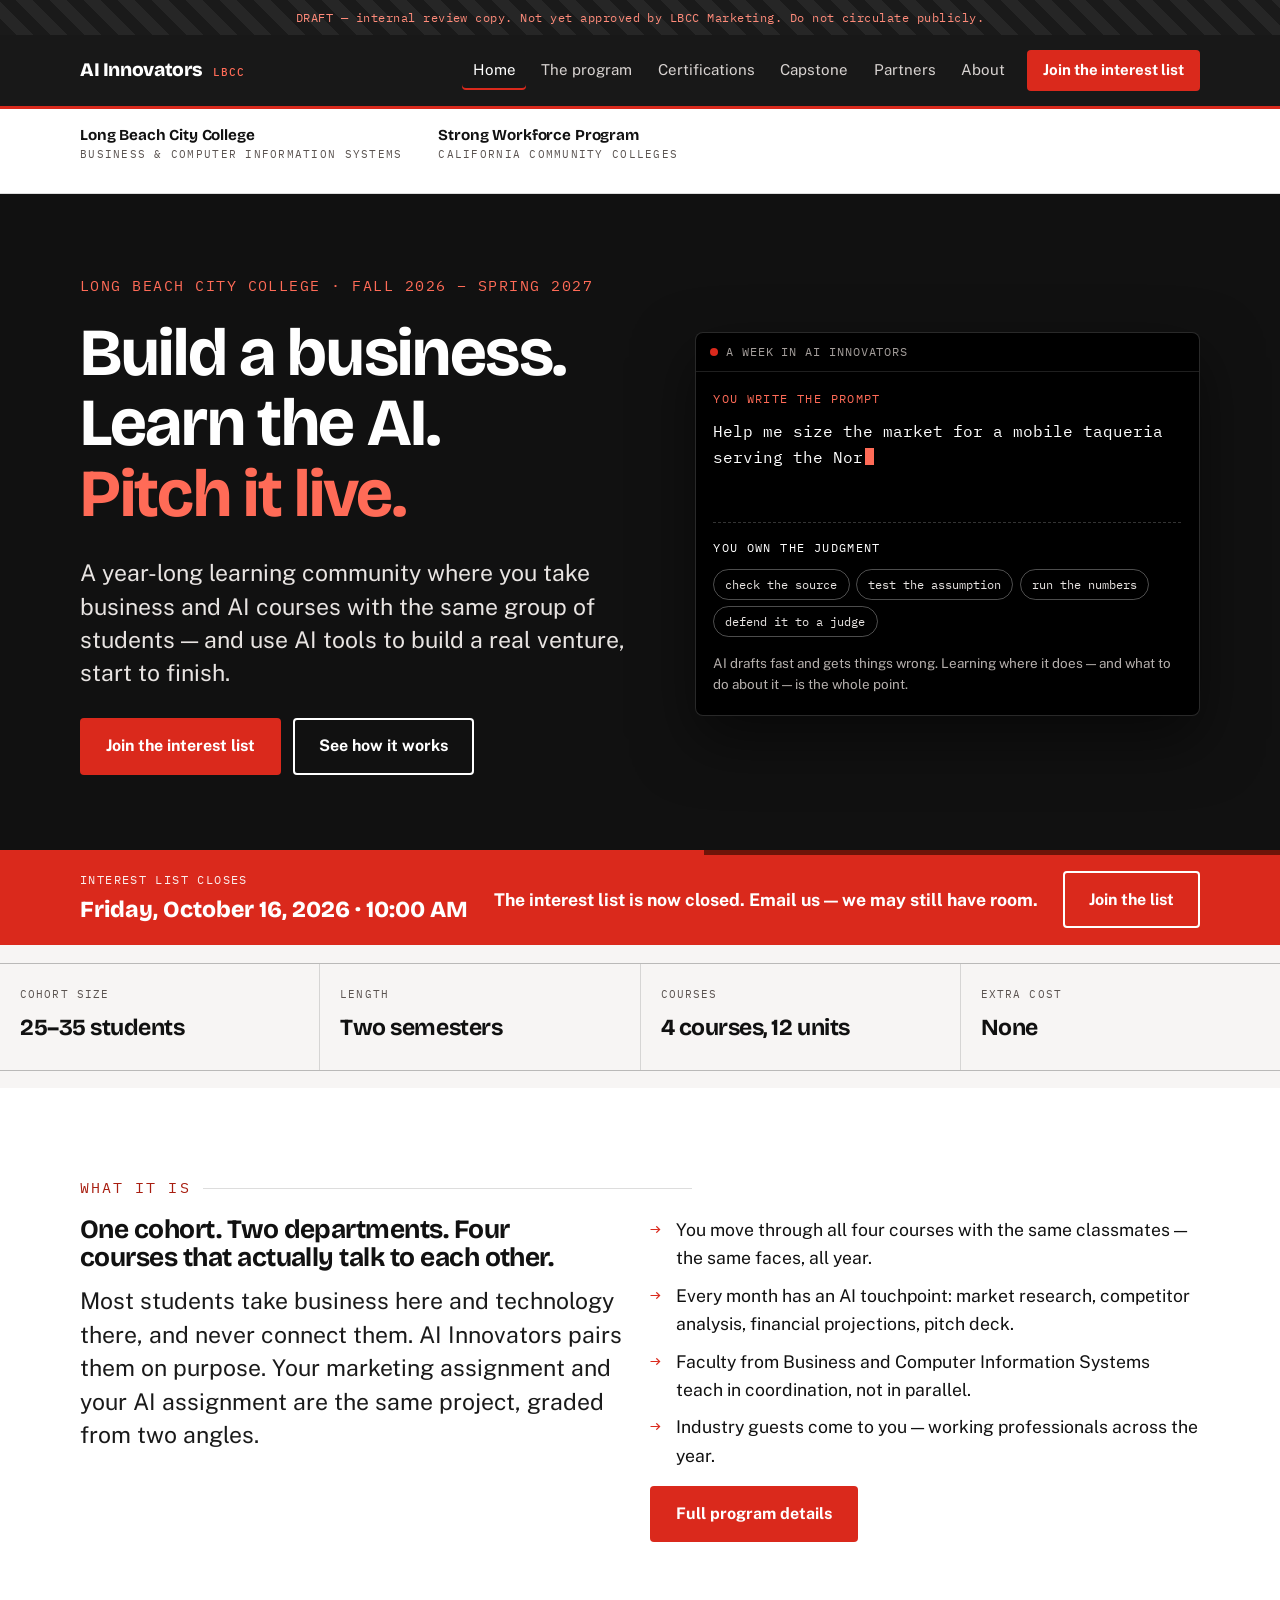
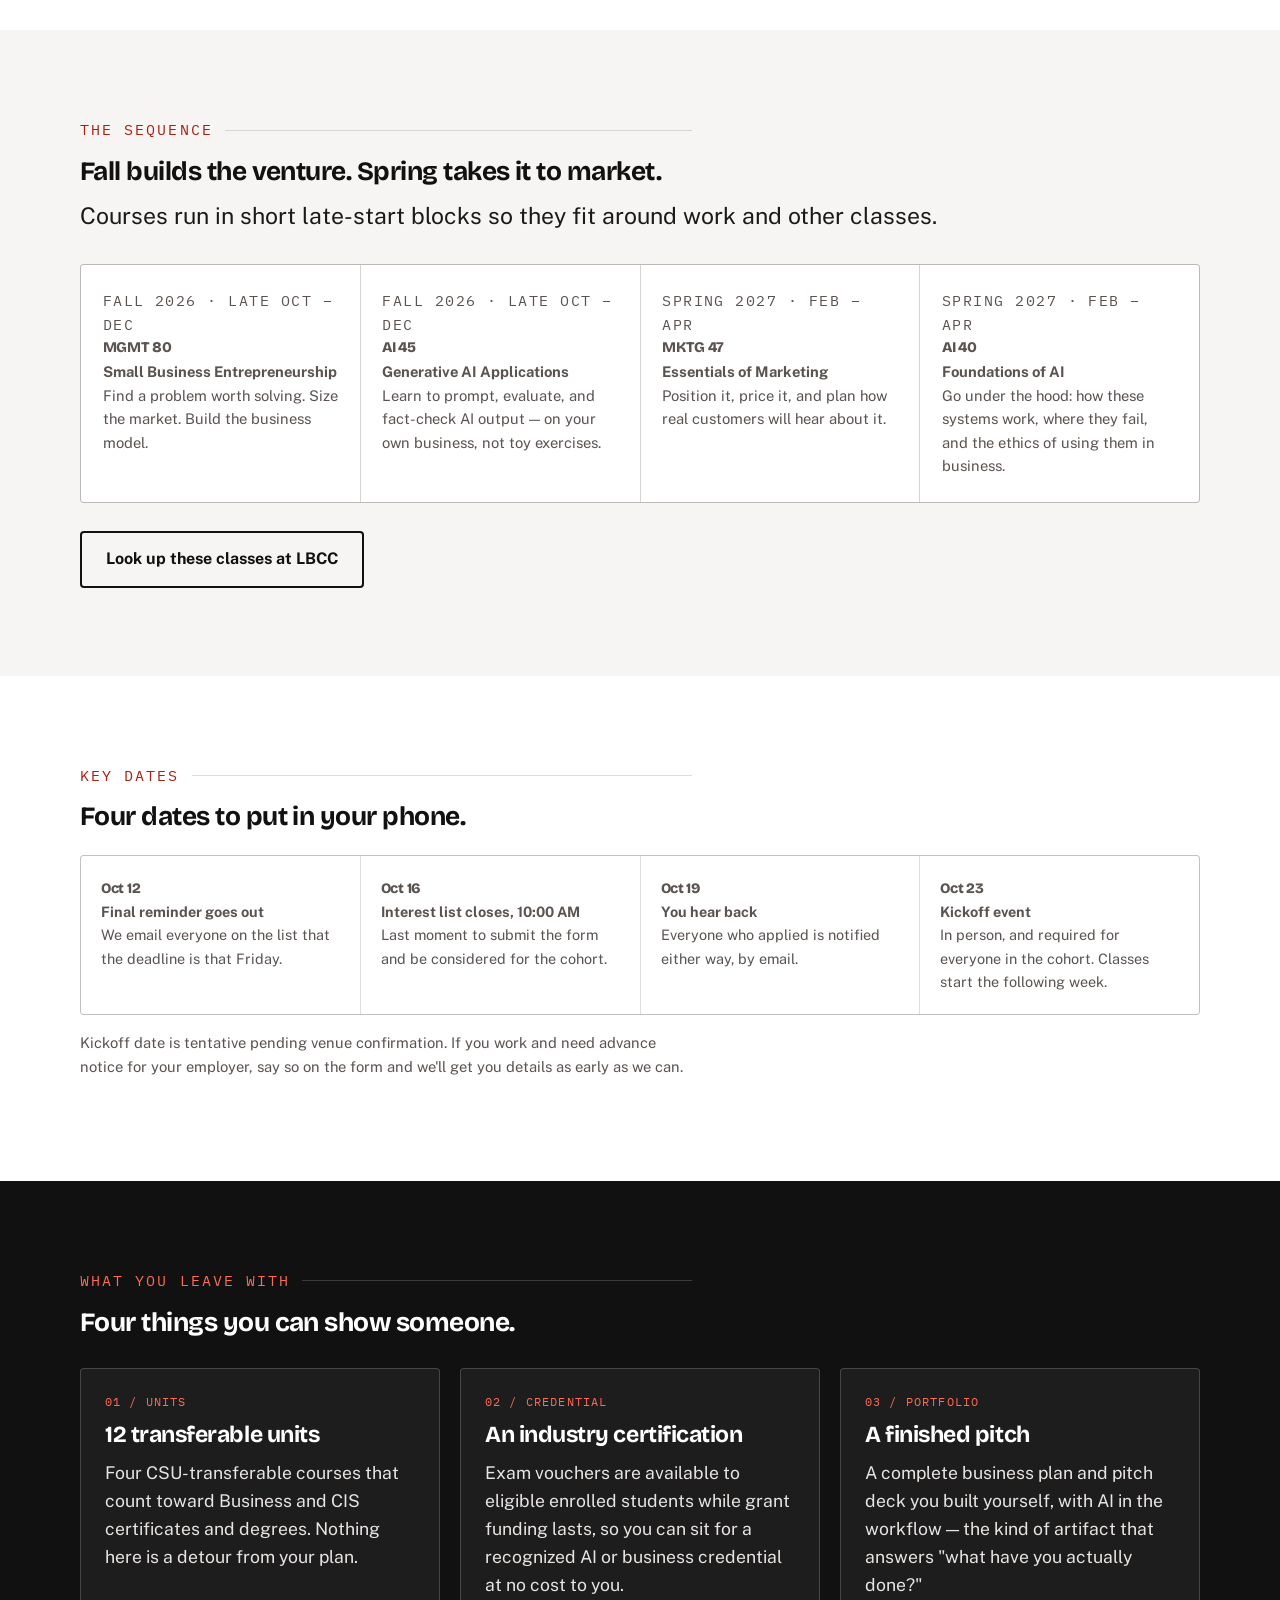
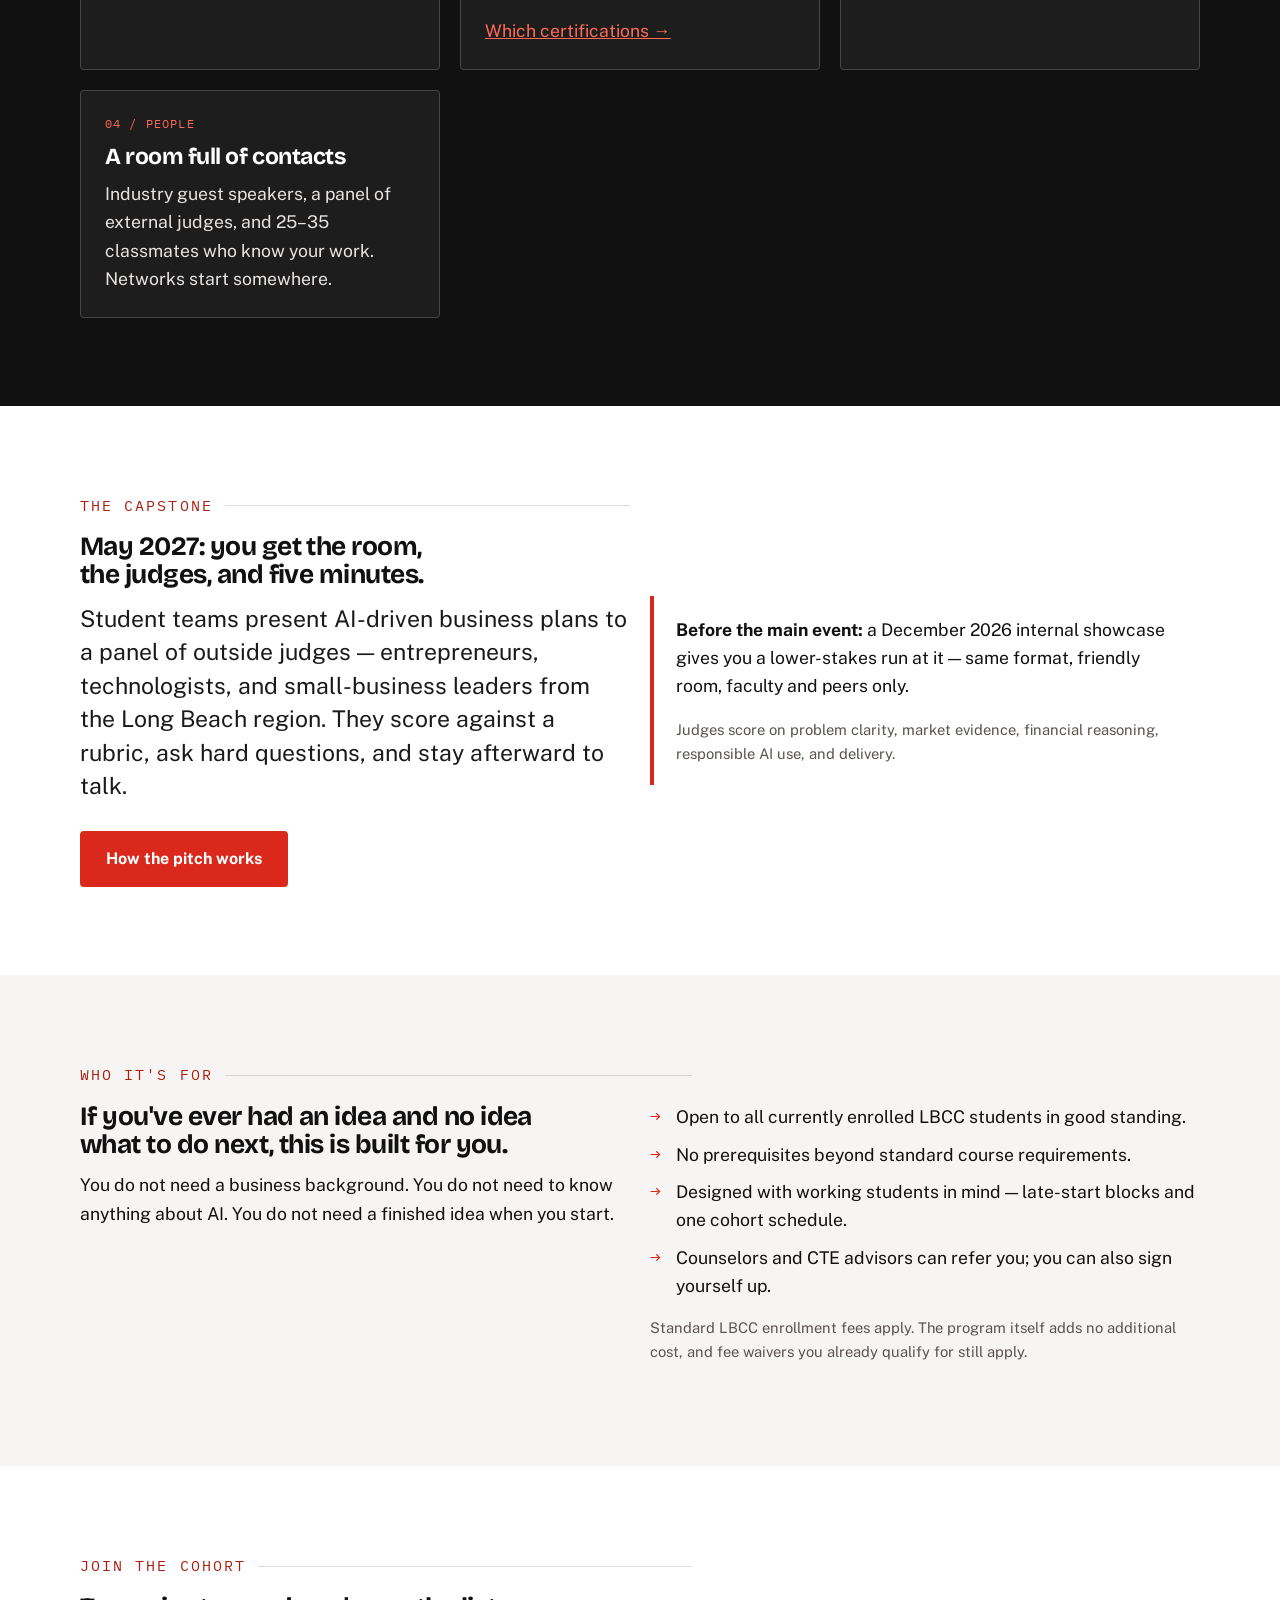
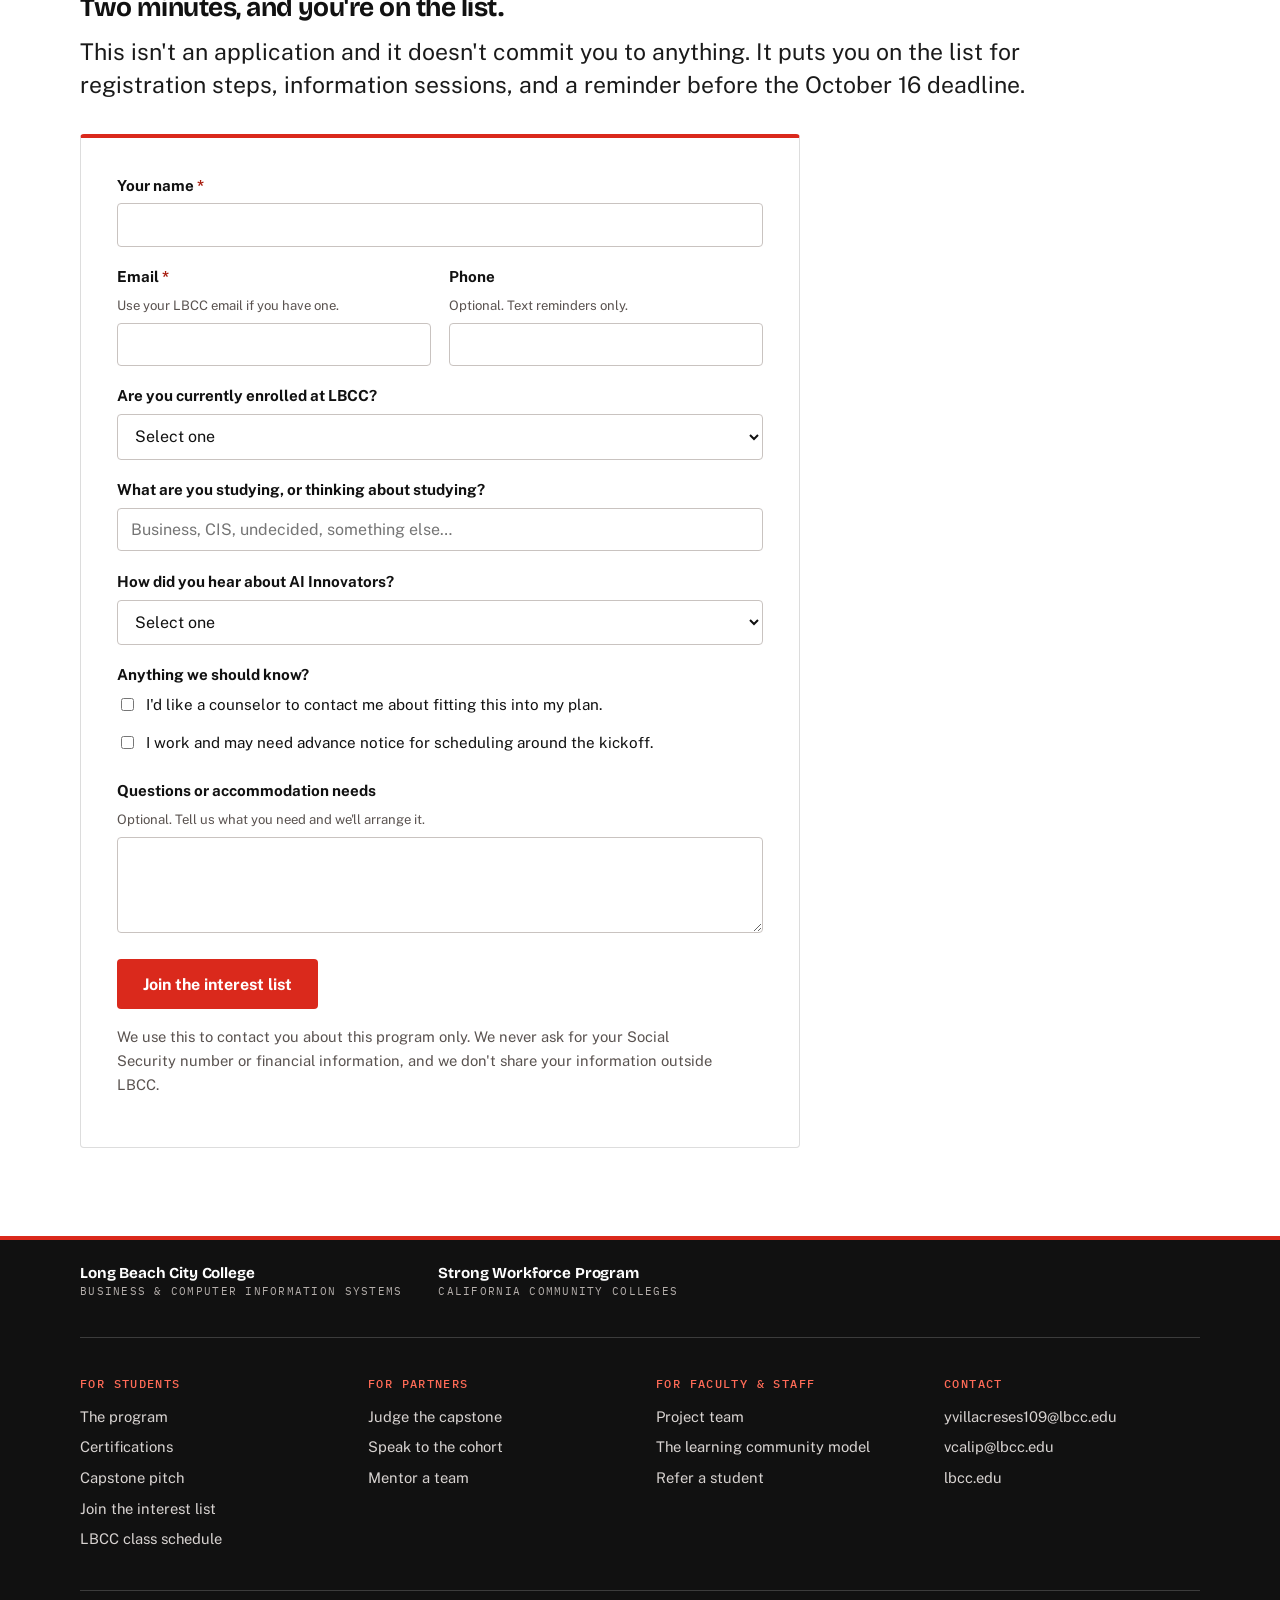
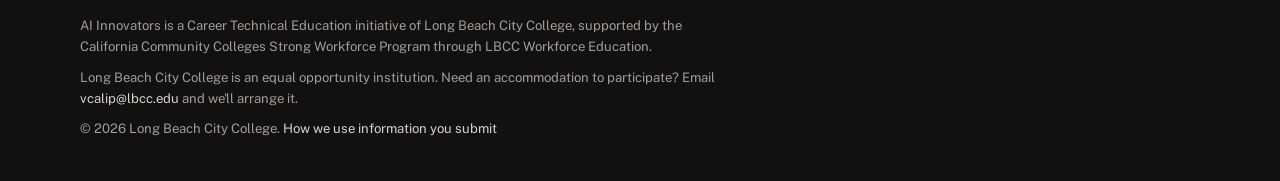
==== index.html @ e6c4a79d "Add files via upload" ====
<!DOCTYPE html>
<html lang="en">
<head>
<meta charset="utf-8">
<meta name="viewport" content="width=device-width, initial-scale=1">
<title>AI Innovators — Long Beach City College</title>
<meta name="description" content="A year-long learning community at Long Beach City College where students build a real business using AI tools and pitch it to industry judges. Interest list closes October 16, 2026.">
<link rel="preconnect" href="https://fonts.googleapis.com">
<link rel="preconnect" href="https://fonts.gstatic.com" crossorigin>
<link href="https://fonts.googleapis.com/css2?family=Bricolage+Grotesque:opsz,wght@12..96,400;12..96,700;12..96,800&family=IBM+Plex+Mono:wght@400;500&family=Public+Sans:ital,wght@0,400;0,600;0,700;1,400&display=swap" rel="stylesheet">
<link rel="stylesheet" href="styles.css">
</head>
<body>
<a class="skip" href="#main">Skip to main content</a>

<!-- REMOVE BEFORE LAUNCH: delete this one line -->
<div class="draft-flag">DRAFT — internal review copy. Not yet approved by LBCC Marketing. Do not circulate publicly.</div>

<header class="site-header">
  <div class="wrap nav-bar">
    <a class="brand" href="index.html">AI&nbsp;Innovators <span class="brand-mark">LBCC</span></a>
    <button class="nav-toggle" type="button" aria-expanded="false" aria-controls="nav-list">Menu</button>
    <ul class="nav-list" id="nav-list">
      <li><a href="index.html" aria-current="page">Home</a></li>
      <li><a href="program.html">The program</a></li>
      <li><a href="certifications.html">Certifications</a></li>
      <li><a href="capstone.html">Capstone</a></li>
      <li><a href="partners.html">Partners</a></li>
      <li><a href="about.html">About</a></li>
      <li><a class="nav-cta" href="apply.html">Join the interest list</a></li>
    </ul>
  </div>
</header>

<div class="lockup--bar">
  <div class="wrap lockup">
    <!-- Replace with: <img src="assets/lbcc-logo.svg" alt="Long Beach City College"> -->
    <p class="lockup__text">Long Beach City College<span>Business &amp; Computer Information Systems</span></p>
    <!-- Replace with: <img src="assets/strong-workforce-logo.svg" alt="California Community Colleges Strong Workforce Program"> -->
    <p class="lockup__text">Strong Workforce Program<span>California Community Colleges</span></p>
  </div>
</div>

<main id="main">

  <!-- ============ HERO ============ -->
  <section class="hero">
    <div class="wrap hero-grid">
      <div>
        <p class="hero-meta">Long Beach City College &middot; Fall 2026 – Spring 2027</p>
        <h1>Build a business. Learn the AI. <em>Pitch it live.</em></h1>
        <p class="lede">A year-long learning community where you take business and AI courses with the same group of students — and use AI tools to build a real venture, start to finish.</p>
        <div class="btn-row">
          <a class="btn btn--primary" href="#join">Join the interest list</a>
          <a class="btn btn--ghost" href="program.html">See how it works</a>
        </div>
      </div>

      <!-- Signature element: the prompt panel -->
      <div class="prompt-panel">
        <div class="prompt-panel__bar">
          <span class="prompt-panel__dot" aria-hidden="true"></span>
          <span>A week in AI Innovators</span>
        </div>
        <div class="prompt-panel__body">
          <p class="prompt-label">You write the prompt</p>
          <p class="prompt-line" id="prompt-line">Help me size the market for a mobile taqueria serving the North Long Beach lunch crowd.<span class="caret" aria-hidden="true"></span></p>
          <div class="prompt-out">
            <p class="prompt-out__label">You own the judgment</p>
            <ul class="chip-row">
              <li class="chip">check the source</li>
              <li class="chip">test the assumption</li>
              <li class="chip">run the numbers</li>
              <li class="chip">defend it to a judge</li>
            </ul>
            <p class="prompt-foot">AI drafts fast and gets things wrong. Learning where it does — and what to do about it — is the whole point.</p>
          </div>
        </div>
      </div>
    </div>
  </section>

  <section class="deadline-bar">
    <div class="wrap">
      <div>
        <p class="deadline-bar__label">Interest list closes</p>
        <p class="deadline-bar__date">Friday, October 16, 2026 &middot; 10:00 AM</p>
      </div>
      <ul class="countdown" id="countdown" aria-label="Time remaining to join the interest list">
        <li><b>&mdash;</b><span>days</span></li>
      </ul>
      <p id="deadline-closed" class="is-hidden" style="margin:0;font-weight:700">The interest list is now closed. Email us — we may still have room.</p>
      <a class="btn btn--ghost" href="apply.html">Join the list</a>
    </div>
  </section>

  <!-- ============ FACTS ============ -->
  <dl class="facts">
    <div class="fact"><dt>Cohort size</dt><dd>25–35 students</dd></div>
    <div class="fact"><dt>Length</dt><dd>Two semesters</dd></div>
    <div class="fact"><dt>Courses</dt><dd>4 courses, 12 units</dd></div>
    <div class="fact"><dt>Extra cost</dt><dd>None</dd></div>
  </dl>

  <!-- ============ WHAT IT IS ============ -->
  <section class="section section--paper">
    <div class="wrap">
      <p class="eyebrow">What it is</p>
      <div class="grid grid--2" style="align-items:start">
        <div>
          <h2>One cohort. Two departments. Four courses that actually talk to each other.</h2>
          <p class="lede">Most students take business here and technology there, and never connect them. AI Innovators pairs them on purpose. Your marketing assignment and your AI assignment are the same project, graded from two angles.</p>
        </div>
        <div>
          <ul class="ticks">
            <li>You move through all four courses with the same classmates — the same faces, all year.</li>
            <li>Every month has an AI touchpoint: market research, competitor analysis, financial projections, pitch deck.</li>
            <li>Faculty from Business and Computer Information Systems teach in coordination, not in parallel.</li>
            <li>Industry guests come to you — working professionals across the year.</li>
          </ul>
          <a class="btn btn--primary" href="program.html">Full program details</a>
        </div>
      </div>
    </div>
  </section>

  <!-- ============ SEQUENCE ============ -->
  <section class="section">
    <div class="wrap">
      <p class="eyebrow">The sequence</p>
      <h2>Fall builds the venture. Spring takes it to market.</h2>
      <p class="lede" style="margin-bottom:2rem">Courses run in short late-start blocks so they fit around work and other classes.</p>

      <!-- TODO: confirm official catalog titles for AI 45 and AI 40, and the exact Fall B start date, against the LBCC class schedule -->
      <div class="seq">
        <div class="seq-step">
          <p class="seq-step__when">Fall 2026 &middot; late Oct – Dec</p>
          <p class="seq-step__code">MGMT 80</p>
          <p class="seq-step__title">Small Business Entrepreneurship</p>
          <p>Find a problem worth solving. Size the market. Build the business model.</p>
        </div>
        <div class="seq-step">
          <p class="seq-step__when">Fall 2026 &middot; late Oct – Dec</p>
          <p class="seq-step__code">AI 45</p>
          <p class="seq-step__title">Generative AI Applications</p>
          <p>Learn to prompt, evaluate, and fact-check AI output — on your own business, not toy exercises.</p>
        </div>
        <div class="seq-step">
          <p class="seq-step__when">Spring 2027 &middot; Feb – Apr</p>
          <p class="seq-step__code">MKTG 47</p>
          <p class="seq-step__title">Essentials of Marketing</p>
          <p>Position it, price it, and plan how real customers will hear about it.</p>
        </div>
        <div class="seq-step">
          <p class="seq-step__when">Spring 2027 &middot; Feb – Apr</p>
          <p class="seq-step__code">AI 40</p>
          <p class="seq-step__title">Foundations of AI</p>
          <p>Go under the hood: how these systems work, where they fail, and the ethics of using them in business.</p>
        </div>
      </div>
      <div class="btn-row">
        <a class="btn btn--ghost" href="https://www.lbcc.edu/class-schedule">Look up these classes at LBCC</a>
      </div>
    </div>
  </section>

  <section class="section section--paper">
    <div class="wrap">
      <p class="eyebrow">Key dates</p>
      <h2>Four dates to put in your phone.</h2>
      <div class="dates" style="margin-top:1.5rem">
        <div class="date-step">
          <p class="date-step__when">Oct 12</p>
          <p class="date-step__what">Final reminder goes out</p>
          <p>We email everyone on the list that the deadline is that Friday.</p>
        </div>
        <div class="date-step">
          <p class="date-step__when">Oct 16</p>
          <p class="date-step__what">Interest list closes, 10:00 AM</p>
          <p>Last moment to submit the form and be considered for the cohort.</p>
        </div>
        <div class="date-step">
          <p class="date-step__when">Oct 19</p>
          <p class="date-step__what">You hear back</p>
          <p>Everyone who applied is notified either way, by email.</p>
        </div>
        <div class="date-step">
          <p class="date-step__when">Oct 23</p>
          <p class="date-step__what">Kickoff event</p>
          <p>In person, and required for everyone in the cohort. Classes start the following week.</p>
        </div>
      </div>
      <p class="small muted" style="margin-top:1rem">Kickoff date is tentative pending venue confirmation. If you work and need advance notice for your employer, say so on the form and we'll get you details as early as we can.</p>
    </div>
  </section>

  <!-- ============ WHAT YOU LEAVE WITH ============ -->
  <section class="section section--dark">
    <div class="wrap">
      <p class="eyebrow">What you leave with</p>
      <h2>Four things you can show someone.</h2>
      <div class="grid grid--2" style="margin-top:2rem">
        <div class="card">
          <p class="card__key">01 / Units</p>
          <h3>12 transferable units</h3>
          <p>Four CSU-transferable courses that count toward Business and CIS certificates and degrees. Nothing here is a detour from your plan.</p>
        </div>
        <div class="card">
          <p class="card__key">02 / Credential</p>
          <h3>An industry certification</h3>
          <p>Exam vouchers are available to eligible enrolled students while grant funding lasts, so you can sit for a recognized AI or business credential at no cost to you.</p>
          <p><a href="certifications.html">Which certifications &rarr;</a></p>
        </div>
        <div class="card">
          <p class="card__key">03 / Portfolio</p>
          <h3>A finished pitch</h3>
          <p>A complete business plan and pitch deck you built yourself, with AI in the workflow — the kind of artifact that answers "what have you actually done?"</p>
        </div>
        <div class="card">
          <p class="card__key">04 / People</p>
          <h3>A room full of contacts</h3>
          <p>Industry guest speakers, a panel of external judges, and 25–35 classmates who know your work. Networks start somewhere.</p>
        </div>
      </div>
    </div>
  </section>

  <!-- ============ CAPSTONE TEASER ============ -->
  <section class="section section--paper">
    <div class="wrap grid grid--2" style="align-items:center">
      <div>
        <p class="eyebrow">The capstone</p>
        <h2>May 2027: you get the room, the judges, and five minutes.</h2>
        <p class="lede">Student teams present AI-driven business plans to a panel of outside judges — entrepreneurs, technologists, and small-business leaders from the Long Beach region. They score against a rubric, ask hard questions, and stay afterward to talk.</p>
        <div class="btn-row">
          <a class="btn btn--primary" href="capstone.html">How the pitch works</a>
        </div>
      </div>
      <div class="callout">
        <p><strong>Before the main event:</strong> a December 2026 internal showcase gives you a lower-stakes run at it — same format, friendly room, faculty and peers only.</p>
        <p class="small muted">Judges score on problem clarity, market evidence, financial reasoning, responsible AI use, and delivery.</p>
      </div>
    </div>
  </section>

  <!-- ============ WHO IT'S FOR ============ -->
  <section class="section">
    <div class="wrap">
      <p class="eyebrow">Who it's for</p>
      <div class="grid grid--2" style="align-items:start">
        <div>
          <h2>If you've ever had an idea and no idea what to do next, this is built for you.</h2>
          <p>You do not need a business background. You do not need to know anything about AI. You do not need a finished idea when you start.</p>
        </div>
        <div>
          <ul class="ticks">
            <li>Open to all currently enrolled LBCC students in good standing.</li>
            <li>No prerequisites beyond standard course requirements.</li>
            <li>Designed with working students in mind — late-start blocks and one cohort schedule.</li>
            <li>Counselors and CTE advisors can refer you; you can also sign yourself up.</li>
          </ul>
          <p class="small muted">Standard LBCC enrollment fees apply. The program itself adds no additional cost, and fee waivers you already qualify for still apply.</p>
        </div>
      </div>
    </div>
  </section>

  <!-- ============ FORM ============ -->
  <section class="section section--paper" id="join">
    <div class="wrap">
      <p class="eyebrow">Join the cohort</p>
      <h2>Two minutes, and you're on the list.</h2>
      <p class="lede" style="margin-bottom:2rem">This isn't an application and it doesn't commit you to anything. It puts you on the list for registration steps, information sessions, and a reminder before the October 16 deadline.</p>
      <form class="form-card" data-sheet-form="interest" id="home" novalidate>
        <div class="field">
          <label for="home-name">Your name <span class="req" aria-hidden="true">*</span></label>
          <input type="text" id="home-name" name="name" autocomplete="name" required>
        </div>
        <div class="field-row">
          <div class="field">
            <label for="home-email">Email <span class="req" aria-hidden="true">*</span></label>
            <span class="hint">Use your LBCC email if you have one.</span>
            <input type="email" id="home-email" name="email" autocomplete="email" required>
          </div>
          <div class="field">
            <label for="home-phone">Phone</label>
            <span class="hint">Optional. Text reminders only.</span>
            <input type="tel" id="home-phone" name="phone" autocomplete="tel">
          </div>
        </div>
        <div class="field">
          <label for="home-status">Are you currently enrolled at LBCC?</label>
          <select id="home-status" name="lbcc_status">
            <option value="">Select one</option>
            <option>Yes, currently enrolled</option>
            <option>Applied, not yet enrolled</option>
            <option>Not yet — interested in applying</option>
            <option>Former LBCC student returning</option>
          </select>
        </div>
        <div class="field">
          <label for="home-study">What are you studying, or thinking about studying?</label>
          <input type="text" id="home-study" name="program_of_study" placeholder="Business, CIS, undecided, something else…">
        </div>
        <div class="field">
          <label for="home-heard">How did you hear about AI Innovators?</label>
          <select id="home-heard" name="heard_from">
            <option value="">Select one</option>
            <option>Counselor or advisor</option>
            <option>Instructor or class visit</option>
            <option>Flyer or QR code on campus</option>
            <option>Friend or classmate</option>
            <option>Email from LBCC</option>
            <option>Social media</option>
            <option>Other</option>
          </select>
        </div>
        <div class="field">
          <label>Anything we should know?</label>
          <div class="choice">
            <input type="checkbox" id="home-counselor" name="wants_counselor" value="Yes">
            <label for="home-counselor" style="font-weight:400">I'd like a counselor to contact me about fitting this into my plan.</label>
          </div>
          <div class="choice">
            <input type="checkbox" id="home-working" name="working_student" value="Yes">
            <label for="home-working" style="font-weight:400">I work and may need advance notice for scheduling around the kickoff.</label>
          </div>
        </div>
        <div class="field">
          <label for="home-notes">Questions or accommodation needs</label>
          <span class="hint">Optional. Tell us what you need and we'll arrange it.</span>
          <textarea id="home-notes" name="notes"></textarea>
        </div>
        <div class="honey" aria-hidden="true">
          <label for="home-website">Leave this field empty</label>
          <input type="text" id="home-website" name="_website" tabindex="-1" autocomplete="off">
        </div>
        <button class="btn btn--primary" type="submit">Join the interest list</button>
        <p class="form-status" aria-live="polite"></p>
        <p class="small muted" style="margin-top:1rem">We use this to contact you about this program only. We never ask for your Social Security number or financial information, and we don't share your information outside LBCC.</p>
      </form>
    </div>
  </section>
</main>

<footer class="site-footer">
  <div class="wrap">
    <div class="footer-lockup lockup">
      <!-- Replace with approved logo files once Marketing signs off -->
      <p class="lockup__text">Long Beach City College<span>Business &amp; Computer Information Systems</span></p>
      <p class="lockup__text">Strong Workforce Program<span>California Community Colleges</span></p>
    </div>
    <div class="footer-grid">
      <div>
        <h2>For students</h2>
        <ul>
          <li><a href="program.html">The program</a></li>
          <li><a href="certifications.html">Certifications</a></li>
          <li><a href="capstone.html">Capstone pitch</a></li>
          <li><a href="apply.html">Join the interest list</a></li>
          <li><a href="https://www.lbcc.edu/class-schedule">LBCC class schedule</a></li>
        </ul>
      </div>
      <div>
        <h2>For partners</h2>
        <ul>
          <li><a href="partners.html">Judge the capstone</a></li>
          <li><a href="partners.html#speak">Speak to the cohort</a></li>
          <li><a href="partners.html#mentor">Mentor a team</a></li>
        </ul>
      </div>
      <div>
        <h2>For faculty &amp; staff</h2>
        <ul>
          <li><a href="about.html">Project team</a></li>
          <li><a href="about.html#model">The learning community model</a></li>
          <li><a href="apply.html#refer">Refer a student</a></li>
        </ul>
      </div>
      <div>
        <h2>Contact</h2>
        <ul>
          <li><a href="mailto:yvillacreses109@lbcc.edu">yvillacreses109@lbcc.edu</a></li>
          <li><a href="mailto:vcalip@lbcc.edu">vcalip@lbcc.edu</a></li>
          <li><a href="https://www.lbcc.edu">lbcc.edu</a></li>
        </ul>
      </div>
    </div>
    <div class="footer-legal">
      <p>AI Innovators is a Career Technical Education initiative of Long Beach City College, supported by the California Community Colleges Strong Workforce Program through LBCC Workforce Education.</p>
      <p>Long Beach City College is an equal opportunity institution. Need an accommodation to participate? Email <a href="mailto:vcalip@lbcc.edu">vcalip@lbcc.edu</a> and we'll arrange it.</p>
      <p>&copy; 2026 Long Beach City College. <a href="about.html#privacy">How we use information you submit</a></p>
    </div>
  </div>
</footer>

<script src="main.js"></script>
</body>
</html>
---- styles.css ----
/* ============================================================
   AI Innovators — Long Beach City College
   Shared stylesheet. Edit tokens below to restyle the whole site.

   Palette follows LBCC brand guidelines: PMS 485 red, process
   black, white. Hex values below are the standard PMS 485
   conversion — confirm against the official brand PDF at
   lbcc.edu/branding-style-guides before launch.
   ============================================================ */

:root {
  /* Brand */
  --red:        #DA291C;   /* PMS 485 — fills, rules, large display accents */
  --red-deep:   #A81E10;   /* small text and links on white (7.3:1) */
  --red-bright: #FF6B57;   /* accents on black surfaces (6.2:1) */
  --ink:        #111111;   /* process black */
  --ink-800:    #1A1A1A;
  --ink-600:    #5A5350;   /* muted text on white (7.5:1) */
  --ink-400:    #8C8582;
  --paper:      #F7F5F4;
  --paper-2:    #FFFFFF;
  --on-dark:    #E8E4E2;   /* body text on black (15:1) */
  --rule:       rgba(17, 17, 17, 0.14);
  --rule-light: rgba(255, 255, 255, 0.18);

  /* Type */
  --display: "Bricolage Grotesque", "Trebuchet MS", sans-serif;
  --body:    "Public Sans", -apple-system, BlinkMacSystemFont, "Segoe UI", sans-serif;
  --mono:    "IBM Plex Mono", ui-monospace, "Courier New", monospace;

  /* Scale */
  --step--1: clamp(0.83rem, 0.80rem + 0.15vw, 0.92rem);
  --step-0:  clamp(1.00rem, 0.96rem + 0.20vw, 1.10rem);
  --step-1:  clamp(1.20rem, 1.12rem + 0.40vw, 1.44rem);
  --step-2:  clamp(1.50rem, 1.35rem + 0.75vw, 2.00rem);
  --step-3:  clamp(1.90rem, 1.60rem + 1.50vw, 2.90rem);
  --step-4:  clamp(2.40rem, 1.80rem + 3.00vw, 4.30rem);

  --wrap: 1120px;
  --gutter: clamp(1.25rem, 4vw, 3rem);
  --radius: 4px;
}

/* ---------- Reset ---------- */
*, *::before, *::after { box-sizing: border-box; }
html { -webkit-text-size-adjust: 100%; scroll-behavior: smooth; }
body {
  margin: 0;
  background: var(--paper);
  color: var(--ink);
  font-family: var(--body);
  font-size: var(--step-0);
  line-height: 1.6;
  -webkit-font-smoothing: antialiased;
}
img { max-width: 100%; display: block; }
h1, h2, h3, h4 {
  font-family: var(--display);
  font-weight: 700;
  line-height: 1.05;
  letter-spacing: -0.02em;
  margin: 0 0 0.5em;
  text-wrap: balance;
}
p { margin: 0 0 1em; max-width: 68ch; }
a { color: var(--red-deep); }
.section--dark a { color: var(--red-bright); }

/* ---------- Accessibility ---------- */
.skip {
  position: absolute; left: -9999px; top: 0; z-index: 200;
  background: var(--red); color: #fff;
  padding: 0.75rem 1.25rem; font-weight: 700; text-decoration: none;
}
.skip:focus { left: 0; }
:focus-visible { outline: 3px solid var(--red); outline-offset: 3px; border-radius: 2px; }
.section--dark :focus-visible { outline-color: var(--red-bright); }
.visually-hidden {
  position: absolute; width: 1px; height: 1px; overflow: hidden;
  clip: rect(0 0 0 0); clip-path: inset(50%); white-space: nowrap;
}

/* ---------- Layout ---------- */
.wrap { width: min(var(--wrap), 100% - (var(--gutter) * 2)); margin-inline: auto; }
.section { padding-block: clamp(3rem, 7vw, 5.5rem); }
.section--tight { padding-block: clamp(2rem, 4vw, 3rem); }
.section--dark { background: var(--ink); color: var(--on-dark); }
.section--dark h2, .section--dark h3 { color: #fff; }
.section--paper { background: var(--paper-2); }

.eyebrow {
  font-family: var(--mono); font-size: var(--step--1);
  letter-spacing: 0.14em; text-transform: uppercase;
  color: var(--red-deep); margin: 0 0 1rem;
  display: flex; align-items: center; gap: 0.75rem;
}
.eyebrow::after { content: ""; flex: 1; height: 1px; background: var(--rule); }
.section--dark .eyebrow { color: var(--red-bright); }
.section--dark .eyebrow::after { background: var(--rule-light); }

.lede { font-size: var(--step-1); color: var(--ink-800); line-height: 1.45; }
.section--dark .lede { color: var(--on-dark); }
.muted { color: var(--ink-600); }
.section--dark .muted { color: #B5AFAC; }
.small { font-size: var(--step--1); }

/* ---------- Header / nav ---------- */
.site-header {
  position: sticky; top: 0; z-index: 100;
  background: rgba(17, 17, 17, 0.97);
  backdrop-filter: blur(8px);
  color: #fff;
  border-bottom: 3px solid var(--red);
}
.nav-bar {
  display: flex; align-items: center; justify-content: space-between;
  gap: 1rem; padding-block: 0.9rem;
}
.brand {
  display: flex; align-items: baseline; gap: 0.6rem;
  text-decoration: none; color: #fff;
  font-family: var(--display); font-weight: 800;
  font-size: 1.2rem; letter-spacing: -0.02em;
}
.brand-mark {
  font-family: var(--mono); font-size: 0.7rem; font-weight: 500;
  color: var(--red-bright); letter-spacing: 0.1em; text-transform: uppercase;
}
.nav-toggle {
  display: none; background: none; border: 1px solid var(--rule-light);
  color: inherit; font-family: var(--mono); font-size: 0.8rem;
  padding: 0.5rem 0.8rem; border-radius: var(--radius); cursor: pointer;
}
.nav-list { display: flex; align-items: center; gap: 0.3rem; list-style: none; margin: 0; padding: 0; }
.nav-list a {
  display: block; text-decoration: none; padding: 0.5rem 0.65rem;
  font-size: 0.94rem; border-radius: var(--radius); color: #D8D3D1;
}
.nav-list a:hover { color: #fff; background: rgba(255,255,255,0.09); }
.nav-list a[aria-current="page"] { color: #fff; box-shadow: inset 0 -2px 0 var(--red); }
.nav-list .nav-cta {
  background: var(--red); color: #fff; font-weight: 700;
  padding: 0.55rem 1rem; margin-left: 0.4rem;
}
.nav-list .nav-cta:hover { background: #F03B2D; color: #fff; }

@media (max-width: 940px) {
  .nav-toggle { display: block; }
  .nav-list {
    display: none; position: absolute; left: 0; right: 0; top: 100%;
    flex-direction: column; align-items: stretch; gap: 0;
    background: var(--ink); padding: 0.5rem var(--gutter) 1.25rem;
    border-bottom: 3px solid var(--red);
  }
  .nav-list.is-open { display: flex; }
  .nav-list a { padding: 0.85rem 0.2rem; border-bottom: 1px solid var(--rule-light); }
  .nav-list .nav-cta { margin: 0.75rem 0 0; text-align: center; border-bottom: 0; }
}

/* ---------- Buttons ---------- */
.btn {
  display: inline-block; text-decoration: none; cursor: pointer;
  font-family: var(--body); font-weight: 700; font-size: 1rem;
  padding: 0.85rem 1.5rem; border-radius: var(--radius);
  border: 2px solid transparent; transition: transform 0.12s ease, background 0.15s ease;
}
.btn:hover { transform: translateY(-2px); }
.btn--primary { background: var(--red); color: #fff; }
.btn--primary:hover { background: #F03B2D; color: #fff; }
.btn--ghost { border-color: currentColor; background: transparent; color: inherit; }
.btn--ghost:hover { background: rgba(17,17,17,0.06); }
.section--dark .btn--ghost:hover, .hero .btn--ghost:hover { background: rgba(255,255,255,0.12); }
.btn-row { display: flex; flex-wrap: wrap; gap: 0.75rem; margin-top: 1.75rem; }

/* ---------- Institutional lockup ---------- */
.lockup { display: flex; flex-wrap: wrap; align-items: center; gap: 1.25rem 2.25rem; padding-block: 1.1rem; }
.lockup img { max-height: 46px; width: auto; }
.lockup__text { font-family: var(--display); font-weight: 700; font-size: 0.95rem; line-height: 1.2; letter-spacing: -0.01em; }
.lockup__text span {
  display: block; font-family: var(--mono); font-weight: 400;
  font-size: 0.66rem; letter-spacing: 0.12em; text-transform: uppercase;
  color: var(--ink-600); margin-top: 0.2rem;
}
.lockup--bar { background: var(--paper-2); border-bottom: 1px solid var(--rule); }
.footer-lockup .lockup__text { color: #fff; }
.footer-lockup .lockup__text span { color: #B5AFAC; }

/* ---------- Hero ---------- */
.hero {
  background: var(--ink); color: #fff;
  padding-block: clamp(2.5rem, 7vw, 5rem);
  position: relative; overflow: hidden;
}
.hero::after {
  content: ""; position: absolute; inset: auto 0 0 0; height: 5px;
  background: linear-gradient(90deg, var(--red) 0 55%, #6E1409 55% 100%);
}
.hero-grid { display: grid; gap: clamp(2rem, 5vw, 3.5rem); grid-template-columns: 1fr; align-items: center; }
@media (min-width: 950px) { .hero-grid { grid-template-columns: 1.05fr 0.95fr; } }
.hero h1 { font-size: var(--step-4); margin-bottom: 0.4em; color: #fff; }
.hero h1 em { font-style: normal; color: var(--red-bright); }
.hero .lede { max-width: 46ch; color: var(--on-dark); }
.hero-meta {
  font-family: var(--mono); font-size: var(--step--1);
  color: var(--red-bright); letter-spacing: 0.1em; text-transform: uppercase;
  margin-bottom: 1.25rem;
}

/* ---------- Signature: prompt panel ---------- */
.prompt-panel {
  background: #000; border: 1px solid rgba(255,255,255,0.16);
  border-radius: 8px; box-shadow: 0 24px 60px rgba(0,0,0,0.5); overflow: hidden;
}
.prompt-panel__bar {
  display: flex; align-items: center; gap: 0.5rem;
  padding: 0.6rem 0.9rem; border-bottom: 1px solid rgba(255,255,255,0.12);
  font-family: var(--mono); font-size: 0.72rem;
  color: #A39D9A; letter-spacing: 0.08em; text-transform: uppercase;
}
.prompt-panel__dot { width: 8px; height: 8px; border-radius: 50%; background: var(--red); }
.prompt-panel__body { padding: 1.15rem 1.1rem 1.35rem; }
.prompt-label {
  font-family: var(--mono); font-size: 0.72rem; letter-spacing: 0.12em;
  text-transform: uppercase; color: var(--red-bright); margin-bottom: 0.55rem;
}
.prompt-line {
  font-family: var(--mono); font-size: 1.02rem; line-height: 1.6;
  color: #FFFFFF; min-height: 5.2em; margin: 0 0 1.25rem;
}
.caret {
  display: inline-block; width: 0.55em; height: 1.05em;
  background: var(--red-bright); vertical-align: -0.16em; margin-left: 2px;
  animation: blink 1.05s steps(1) infinite;
}
@keyframes blink { 50% { opacity: 0; } }
.prompt-out { border-top: 1px dashed rgba(255,255,255,0.2); padding-top: 1rem; }
.prompt-out__label {
  font-family: var(--mono); font-size: 0.72rem; letter-spacing: 0.12em;
  text-transform: uppercase; color: #fff; margin-bottom: 0.7rem;
}
.chip-row { display: flex; flex-wrap: wrap; gap: 0.4rem; margin: 0; padding: 0; list-style: none; }
.chip {
  font-family: var(--mono); font-size: 0.76rem;
  border: 1px solid rgba(255,255,255,0.3); border-radius: 999px;
  padding: 0.3rem 0.7rem; color: #E8E4E2;
}
.prompt-foot { margin: 1rem 0 0; font-size: 0.84rem; color: #B5AFAC; line-height: 1.5; }

/* ---------- Deadline bar + countdown ---------- */
.deadline-bar { background: var(--red); color: #fff; }
.deadline-bar .wrap {
  display: flex; flex-wrap: wrap; align-items: center; justify-content: space-between;
  gap: 1rem 1.5rem; padding-block: 1rem;
}
.deadline-bar__label {
  font-family: var(--mono); font-size: 0.72rem; letter-spacing: 0.12em;
  text-transform: uppercase; margin: 0 0 0.2rem; opacity: 0.92;
}
.deadline-bar__date { font-family: var(--display); font-weight: 800; font-size: var(--step-1); margin: 0; color: #fff; }
.deadline-bar .btn--ghost { border-color: #fff; color: #fff; }
.deadline-bar .btn--ghost:hover { background: rgba(255,255,255,0.18); }

.countdown { display: flex; gap: 0.5rem; margin: 0; padding: 0; list-style: none; }
.countdown li {
  background: rgba(0,0,0,0.25); border-radius: var(--radius);
  padding: 0.45rem 0.7rem; text-align: center; min-width: 62px;
}
.countdown b {
  display: block; font-family: var(--display); font-size: 1.35rem;
  font-weight: 800; line-height: 1.1; font-variant-numeric: tabular-nums;
}
.countdown span {
  font-family: var(--mono); font-size: 0.6rem;
  letter-spacing: 0.1em; text-transform: uppercase; opacity: 0.88;
}

/* ---------- Key dates ---------- */
.dates { display: grid; gap: 1px; background: var(--rule); border: 1px solid var(--rule); border-radius: var(--radius); overflow: hidden; }
@media (min-width: 760px) { .dates { grid-template-columns: repeat(4, 1fr); } }
.date-step { background: var(--paper-2); padding: 1.35rem 1.25rem; }
.date-step__when { font-family: var(--display); font-weight: 800; font-size: var(--step-1); color: var(--red-deep); margin-bottom: 0.3rem; letter-spacing: -0.02em; }
.date-step__what { font-weight: 700; font-size: 0.95rem; margin-bottom: 0.4rem; }
.date-step p { font-size: 0.9rem; color: var(--ink-600); margin: 0; }

/* ---------- Sequence ---------- */
.seq { display: grid; gap: 1px; background: var(--rule); border: 1px solid var(--rule); border-radius: var(--radius); overflow: hidden; }
@media (min-width: 800px) { .seq { grid-template-columns: repeat(4, 1fr); } }
.seq-step { background: var(--paper-2); padding: 1.5rem 1.35rem; }
.seq-step__when { font-family: var(--mono); font-size: 0.72rem; letter-spacing: 0.1em; text-transform: uppercase; color: var(--red-deep); margin-bottom: 0.75rem; }
.seq-step__code { font-family: var(--display); font-size: var(--step-1); font-weight: 800; letter-spacing: -0.02em; margin-bottom: 0.15rem; }
.seq-step__title { font-weight: 700; font-size: 0.95rem; margin-bottom: 0.6rem; }
.seq-step p { font-size: 0.92rem; color: var(--ink-600); margin: 0; }

/* ---------- Cards ---------- */
.grid { display: grid; gap: 1.25rem; }
.grid--2 { grid-template-columns: repeat(auto-fit, minmax(280px, 1fr)); }
.grid--3 { grid-template-columns: repeat(auto-fit, minmax(250px, 1fr)); }
.card { background: var(--paper-2); border: 1px solid var(--rule); border-radius: var(--radius); padding: 1.5rem; }
.card h3 { font-size: var(--step-1); }
.card p:last-child { margin-bottom: 0; }
.card__key { font-family: var(--mono); font-size: 0.72rem; letter-spacing: 0.1em; text-transform: uppercase; color: var(--red-deep); margin-bottom: 0.7rem; }
.section--dark .card { background: rgba(255,255,255,0.05); border-color: var(--rule-light); color: var(--on-dark); }
.section--dark .card__key { color: var(--red-bright); }

/* ---------- Facts ---------- */
.facts { display: grid; gap: 1px; background: var(--rule); border-block: 1px solid var(--rule); grid-template-columns: repeat(auto-fit, minmax(180px, 1fr)); }
.fact { background: var(--paper); padding: 1.4rem 1.25rem; }
.fact dt { font-family: var(--mono); font-size: 0.7rem; letter-spacing: 0.1em; text-transform: uppercase; color: var(--ink-600); margin-bottom: 0.4rem; }
.fact dd { margin: 0; font-family: var(--display); font-weight: 700; font-size: var(--step-1); letter-spacing: -0.02em; }

/* ---------- Lists ---------- */
.ticks { list-style: none; margin: 0 0 1rem; padding: 0; }
.ticks li { position: relative; padding-left: 1.6rem; margin-bottom: 0.6rem; max-width: 66ch; }
.ticks li::before { content: "\2192"; position: absolute; left: 0; top: 0; font-family: var(--mono); color: var(--red); }

/* ---------- Callout ---------- */
.callout { border-left: 4px solid var(--red); background: var(--paper-2); padding: 1.25rem 1.4rem; border-radius: 0 var(--radius) var(--radius) 0; }
.callout p:last-child { margin-bottom: 0; }
.section--dark .callout { background: rgba(255,255,255,0.06); }

/* ---------- CTA band ---------- */
.cta-band { background: var(--red); color: #fff; }
.cta-band h2 { color: #fff; font-size: var(--step-3); }
.cta-band .lede { color: #fff; }
.cta-band .btn--primary { background: #fff; color: var(--red-deep); }
.cta-band .btn--primary:hover { background: #FFF0EE; color: var(--red-deep); }
.cta-band .btn--ghost { border-color: #fff; color: #fff; }
.cta-band .btn--ghost:hover { background: rgba(255,255,255,0.18); }

/* ---------- Native form ---------- */
.form-card {
  background: var(--paper-2); border: 1px solid var(--rule);
  border-top: 4px solid var(--red); border-radius: var(--radius);
  padding: clamp(1.5rem, 4vw, 2.25rem); max-width: 720px;
}
.field { margin-bottom: 1.15rem; }
.field label { display: block; font-weight: 700; font-size: 0.95rem; margin-bottom: 0.35rem; }
.field .hint { display: block; font-size: 0.82rem; color: var(--ink-600); margin-bottom: 0.4rem; font-weight: 400; }
.field input[type="text"],
.field input[type="email"],
.field input[type="tel"],
.field select,
.field textarea {
  width: 100%; font-family: var(--body); font-size: 1rem; color: var(--ink);
  padding: 0.7rem 0.8rem; border: 1.5px solid #C9C3C0;
  border-radius: var(--radius); background: #fff;
}
.field textarea { min-height: 96px; resize: vertical; }
.field input:focus, .field select:focus, .field textarea:focus { border-color: var(--red); }
.field-row { display: grid; gap: 1.15rem; grid-template-columns: 1fr; }
@media (min-width: 620px) { .field-row { grid-template-columns: 1fr 1fr; } }
.choice { display: flex; align-items: flex-start; gap: 0.55rem; margin-bottom: 0.5rem; font-size: 0.95rem; }
.choice input { margin-top: 0.3rem; flex: 0 0 auto; }
.req { color: var(--red-deep); font-weight: 700; }
.honey { position: absolute; left: -9999px; width: 1px; height: 1px; overflow: hidden; }

.form-status { margin-top: 1rem; padding: 0.9rem 1.1rem; border-radius: var(--radius); font-size: 0.95rem; display: none; }
.form-status.is-error { display: block; background: #FDECEA; border-left: 4px solid var(--red); color: #7A1409; }
.form-status.is-ok { display: block; background: #ECF6EE; border-left: 4px solid #2E7D4F; color: #1C5233; }
.is-hidden { display: none !important; }

/* ---------- FAQ ---------- */
.faq { border-top: 1px solid var(--rule); }
.faq details { border-bottom: 1px solid var(--rule); padding: 1.1rem 0; }
.faq summary {
  cursor: pointer; font-family: var(--display); font-weight: 700;
  font-size: var(--step-1); letter-spacing: -0.02em; list-style: none;
  display: flex; justify-content: space-between; gap: 1rem; align-items: baseline;
}
.faq summary::-webkit-details-marker { display: none; }
.faq summary::after { content: "+"; font-family: var(--mono); color: var(--red); }
.faq details[open] summary::after { content: "\2013"; }
.faq details > *:not(summary) { margin-top: 0.85rem; }

/* ---------- Table ---------- */
.table-wrap { overflow-x: auto; border: 1px solid var(--rule); border-radius: var(--radius); background: var(--paper-2); }
table { border-collapse: collapse; width: 100%; font-size: 0.95rem; }
th, td { text-align: left; padding: 0.85rem 1rem; border-bottom: 1px solid var(--rule); vertical-align: top; }
th { font-family: var(--mono); font-size: 0.72rem; letter-spacing: 0.08em; text-transform: uppercase; color: var(--ink-600); background: var(--paper); }
tbody tr:last-child td { border-bottom: 0; }

/* ---------- Notice ---------- */
.notice {
  background: #FFF6F5; border: 1px solid #F3C4BE; border-left: 4px solid var(--red);
  border-radius: var(--radius); padding: 1rem 1.25rem; margin-bottom: 1.75rem;
}
.notice p { margin: 0; font-size: 0.95rem; }

/* ---------- Team ---------- */
.person { display: flex; gap: 1rem; align-items: flex-start; }
.person__initials {
  flex: 0 0 auto; width: 52px; height: 52px; border-radius: 50%;
  background: var(--red); color: #fff; display: grid; place-items: center;
  font-family: var(--mono); font-weight: 600; font-size: 0.95rem;
}
.person__role { font-family: var(--mono); font-size: 0.72rem; letter-spacing: 0.08em; text-transform: uppercase; color: var(--ink-600); }

/* ---------- Footer ---------- */
.site-footer { background: var(--ink); color: #B5AFAC; padding-block: 0 2rem; font-size: 0.92rem; border-top: 4px solid var(--red); }
.footer-grid { display: grid; gap: 2rem; grid-template-columns: repeat(auto-fit, minmax(210px, 1fr)); padding-block: 2.5rem 2rem; border-bottom: 1px solid var(--rule-light); }
.site-footer h2 { font-family: var(--mono); font-size: 0.72rem; font-weight: 500; letter-spacing: 0.12em; text-transform: uppercase; color: var(--red-bright); margin-bottom: 0.9rem; }
.site-footer ul { list-style: none; margin: 0; padding: 0; }
.site-footer li { margin-bottom: 0.45rem; }
.site-footer a { color: #D8D3D1; text-decoration: none; }
.site-footer a:hover { color: #fff; text-decoration: underline; }
.footer-lockup { padding-block: 1.5rem; border-bottom: 1px solid var(--rule-light); }
.footer-legal { padding-top: 1.5rem; font-size: 0.82rem; color: #A39D9A; }
.footer-legal p { max-width: 80ch; margin-bottom: 0.6rem; }

/* ---------- Draft banner (remove before launch) ---------- */
.draft-flag {
  background: repeating-linear-gradient(45deg, #1A1A1A, #1A1A1A 12px, #262626 12px, #262626 24px);
  color: #FF8B7A; font-family: var(--mono); font-size: 0.75rem;
  text-align: center; padding: 0.5rem 1rem; letter-spacing: 0.04em;
}

/* ---------- Motion ---------- */
@media (prefers-reduced-motion: reduce) {
  html { scroll-behavior: auto; }
  *, *::before, *::after {
    animation-duration: 0.01ms !important;
    animation-iteration-count: 1 !important;
    transition-duration: 0.01ms !important;
  }
  .btn:hover { transform: none; }
}
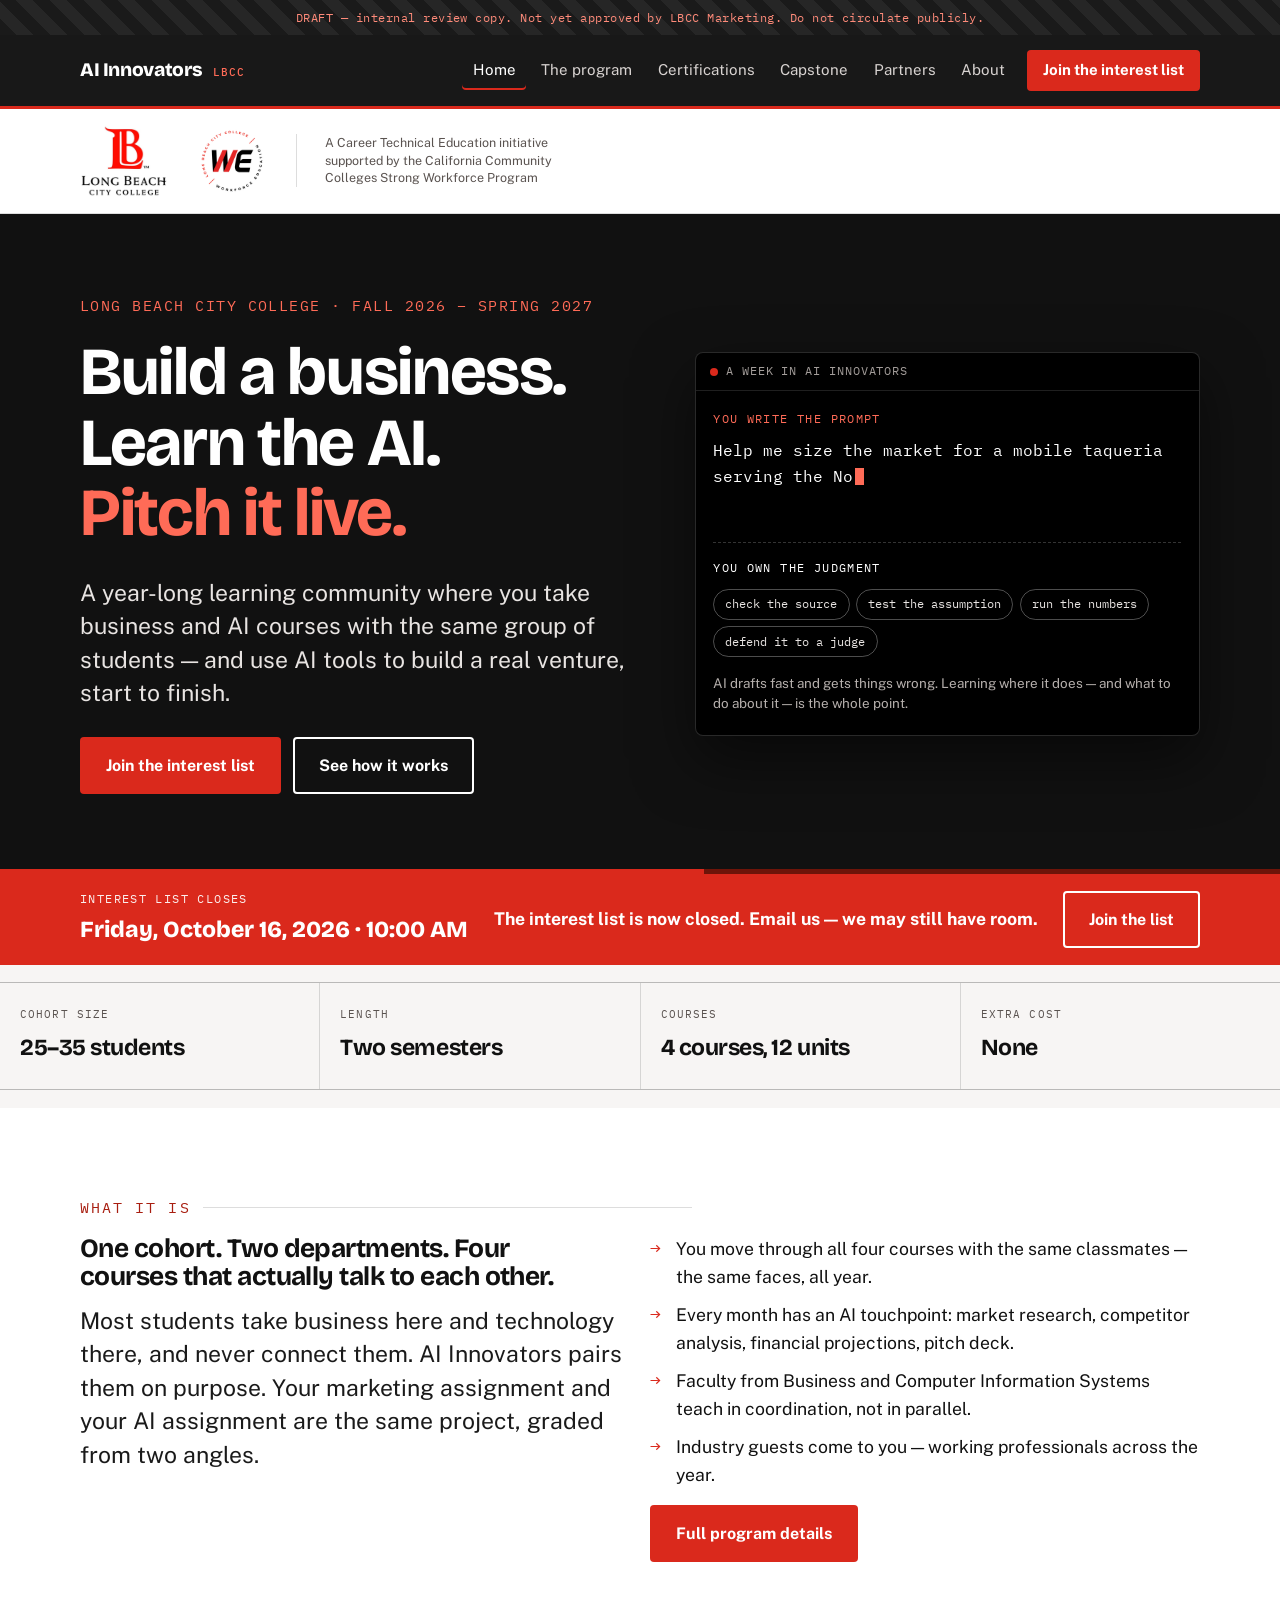
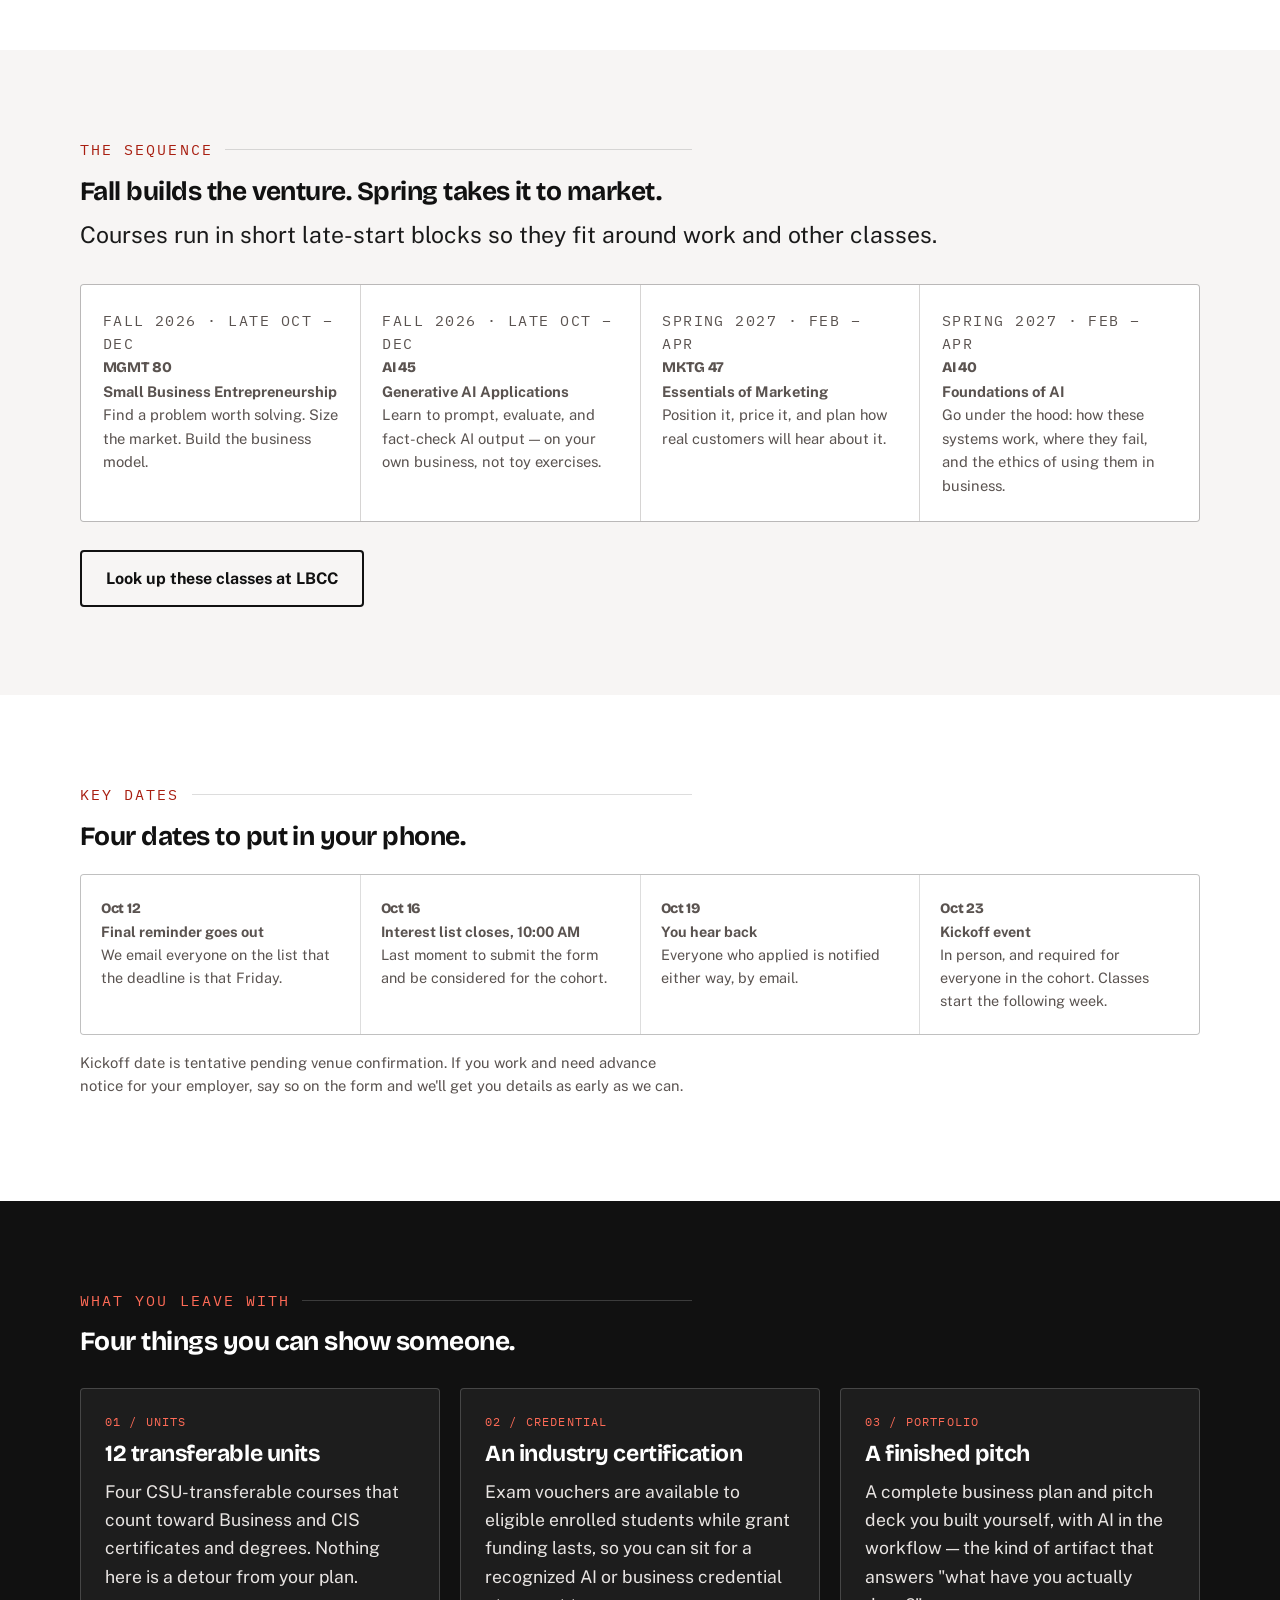
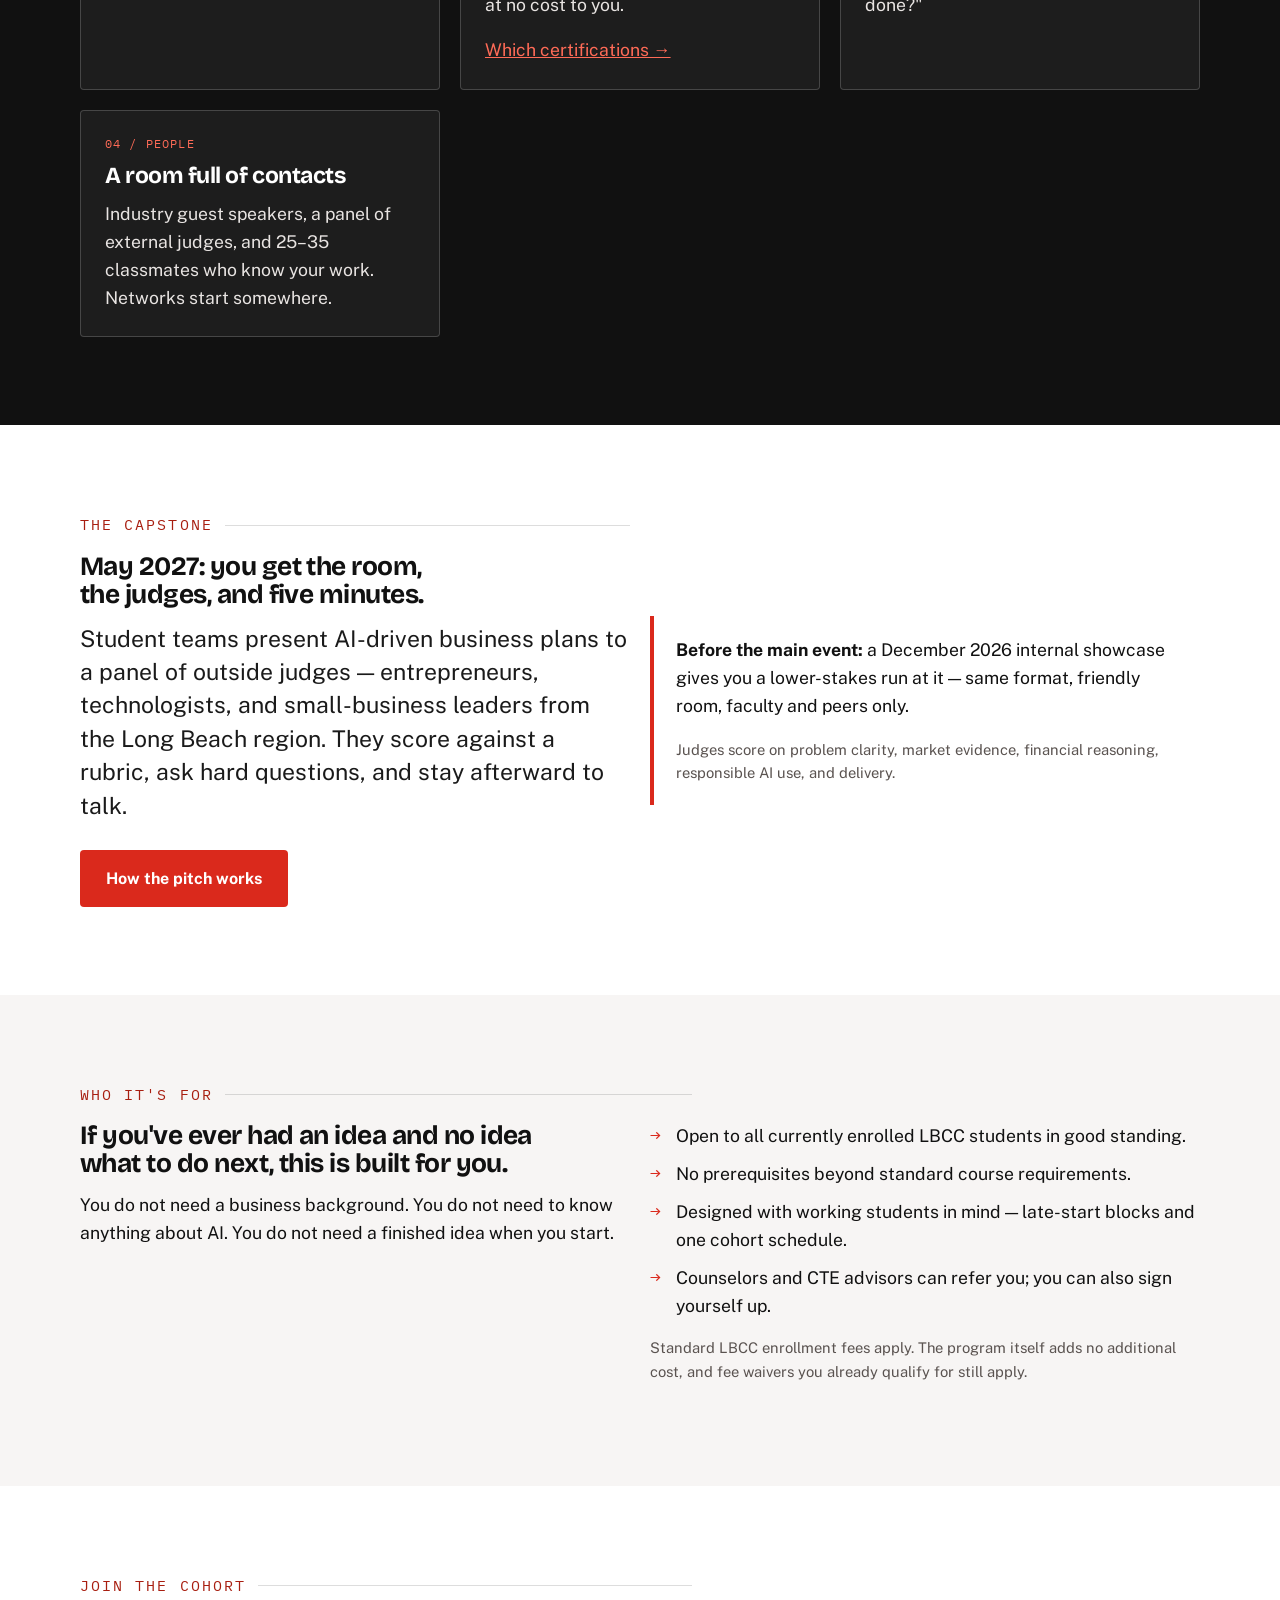
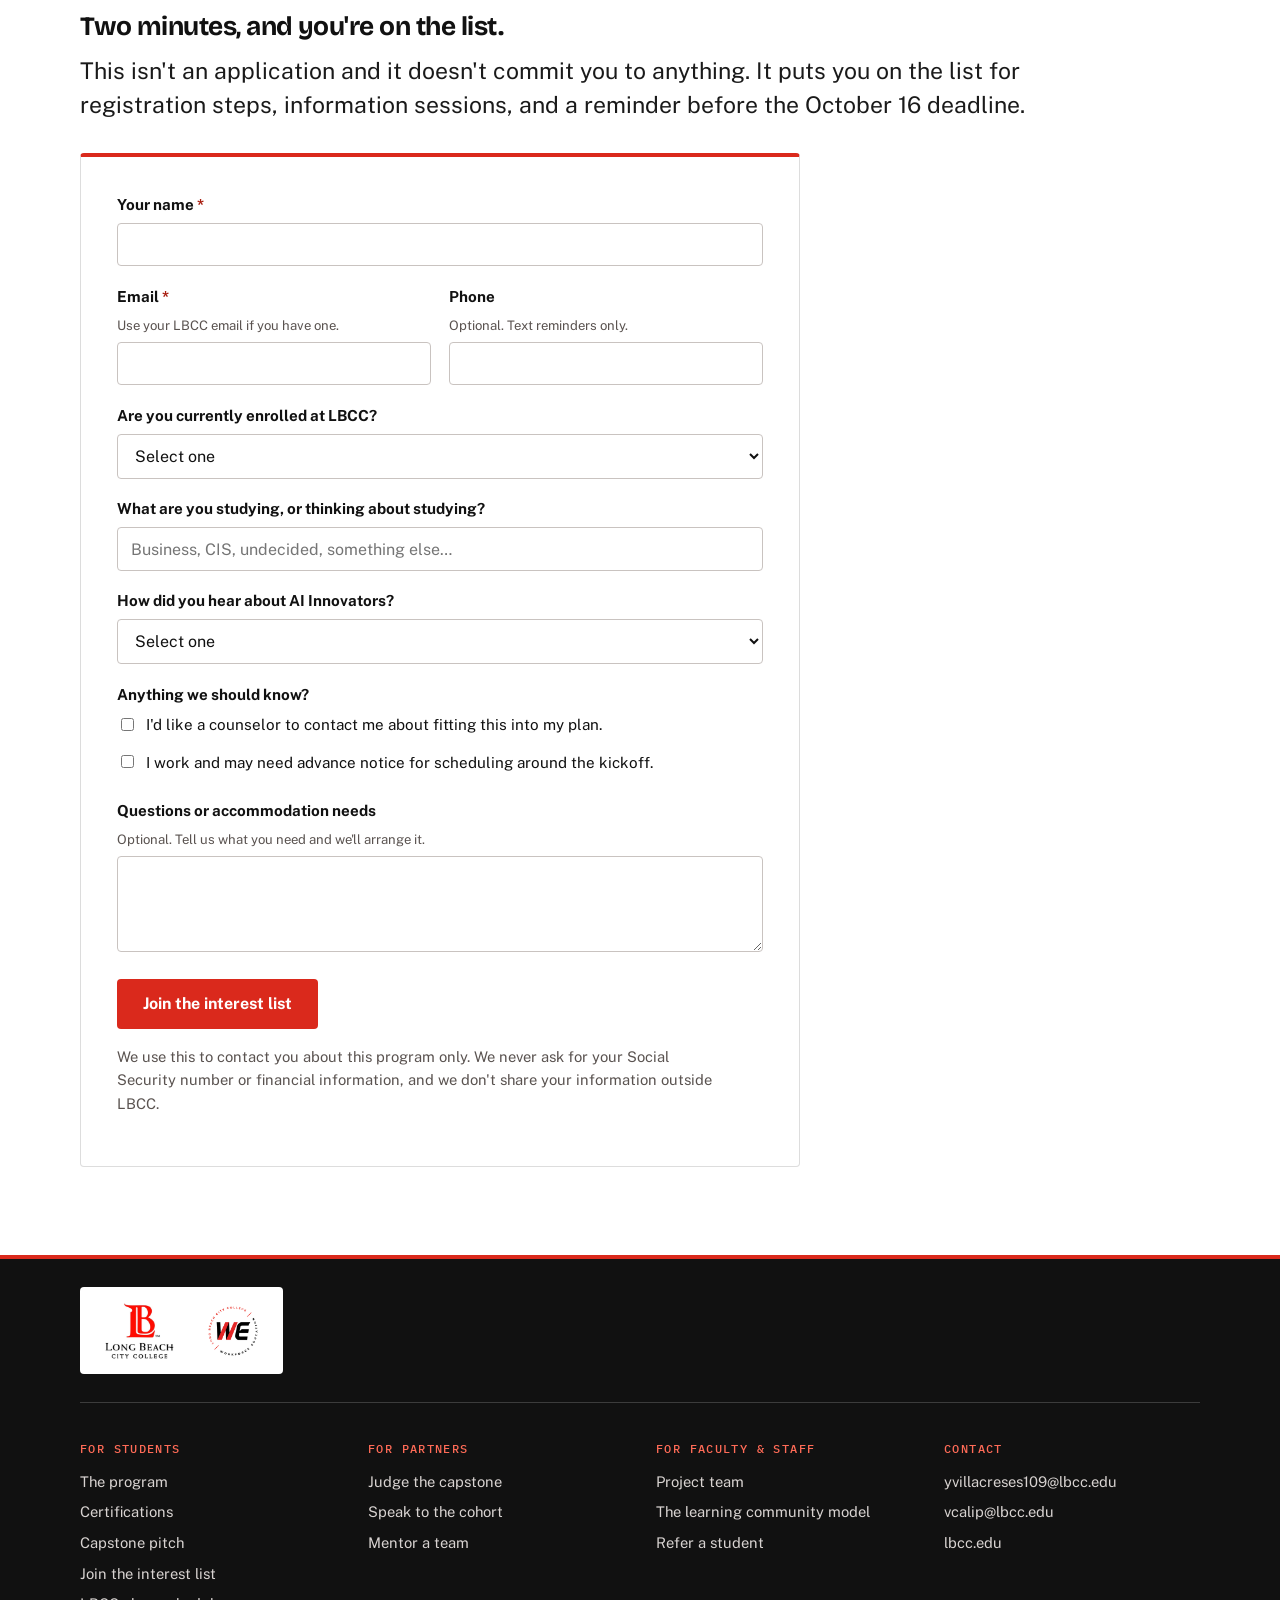
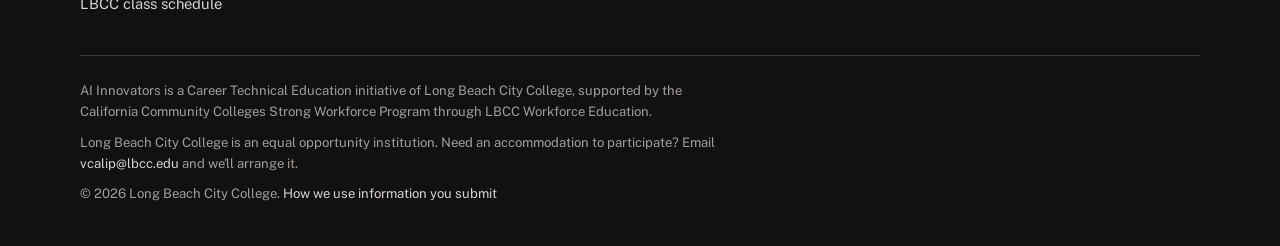
==== commit 48f20e0e: "Add files via upload" ====
--- a/index.html
+++ b/index.html
@@ -34,10 +34,9 @@
 
 <div class="lockup--bar">
   <div class="wrap lockup">
-    <!-- Replace with: <img src="assets/lbcc-logo.svg" alt="Long Beach City College"> -->
-    <p class="lockup__text">Long Beach City College<span>Business &amp; Computer Information Systems</span></p>
-    <!-- Replace with: <img src="assets/strong-workforce-logo.svg" alt="California Community Colleges Strong Workforce Program"> -->
-    <p class="lockup__text">Strong Workforce Program<span>California Community Colleges</span></p>
+    <img class="lockup__logo lockup__logo--lbcc" src="assets/lbcc-logo.png" width="220" height="180" alt="Long Beach City College">
+    <img class="lockup__logo lockup__logo--we" src="assets/lbcc-workforce-education-logo.png" width="180" height="180" alt="Long Beach City College Workforce Education">
+    <p class="lockup__note">A Career Technical Education initiative supported by the California Community Colleges Strong Workforce Program</p>
   </div>
 </div>
 
@@ -89,7 +88,7 @@
       <ul class="countdown" id="countdown" aria-label="Time remaining to join the interest list">
         <li><b>&mdash;</b><span>days</span></li>
       </ul>
-      <p id="deadline-closed" class="is-hidden" style="margin:0;font-weight:700">The interest list is now closed. Email us — we may still have room.</p>
+      <p id="deadline-closed" class="is-hidden" hidden style="margin:0;font-weight:700">The interest list is now closed. Email us — we may still have room.</p>
       <a class="btn btn--ghost" href="apply.html">Join the list</a>
     </div>
   </section>
@@ -345,10 +344,11 @@
 
 <footer class="site-footer">
   <div class="wrap">
-    <div class="footer-lockup lockup">
-      <!-- Replace with approved logo files once Marketing signs off -->
-      <p class="lockup__text">Long Beach City College<span>Business &amp; Computer Information Systems</span></p>
-      <p class="lockup__text">Strong Workforce Program<span>California Community Colleges</span></p>
+    <div class="footer-lockup">
+      <div class="lockup-panel">
+        <img class="lockup__logo lockup__logo--lbcc" src="assets/lbcc-logo.png" width="220" height="180" alt="Long Beach City College">
+        <img class="lockup__logo lockup__logo--we" src="assets/lbcc-workforce-education-logo.png" width="180" height="180" alt="Long Beach City College Workforce Education">
+      </div>
     </div>
     <div class="footer-grid">
       <div>
--- a/styles.css
+++ b/styles.css
@@ -172,18 +172,43 @@
 .section--dark .btn--ghost:hover, .hero .btn--ghost:hover { background: rgba(255,255,255,0.12); }
 .btn-row { display: flex; flex-wrap: wrap; gap: 0.75rem; margin-top: 1.75rem; }
 
-/* ---------- Institutional lockup ---------- */
-.lockup { display: flex; flex-wrap: wrap; align-items: center; gap: 1.25rem 2.25rem; padding-block: 1.1rem; }
-.lockup img { max-height: 46px; width: auto; }
-.lockup__text { font-family: var(--display); font-weight: 700; font-size: 0.95rem; line-height: 1.2; letter-spacing: -0.01em; }
-.lockup__text span {
-  display: block; font-family: var(--mono); font-weight: 400;
-  font-size: 0.66rem; letter-spacing: 0.12em; text-transform: uppercase;
-  color: var(--ink-600); margin-top: 0.2rem;
+/* ---------- Institutional lockup ----------
+   Both marks are supplied on white and are never recolored, cropped,
+   or placed on a tinted background. On the black footer they sit inside
+   a white panel so the artwork stays exactly as approved. */
+.lockup {
+  display: flex; flex-wrap: wrap; align-items: center;
+  gap: 1rem 2rem; padding-block: 1rem;
 }
 .lockup--bar { background: var(--paper-2); border-bottom: 1px solid var(--rule); }
-.footer-lockup .lockup__text { color: #fff; }
-.footer-lockup .lockup__text span { color: #B5AFAC; }
+
+.lockup__logo { width: auto; display: block; }
+.lockup__logo--lbcc { height: 72px; }
+.lockup__logo--we   { height: 64px; }  /* circular badge reads larger at equal height */
+
+.lockup__note {
+  margin: 0; max-width: 34ch;
+  font-size: 0.78rem; line-height: 1.4; color: var(--ink-600);
+  border-left: 1px solid var(--rule); padding-left: 1.75rem;
+}
+
+/* Footer: white panel keeps the marks on their required background */
+.footer-lockup { padding-block: 1.75rem; border-bottom: 1px solid var(--rule-light); }
+.lockup-panel {
+  display: inline-flex; align-items: center; gap: 2rem;
+  background: #fff; border-radius: var(--radius);
+  padding: 0.9rem 1.5rem;
+}
+.footer-lockup .lockup__logo--lbcc { height: 58px; }
+.footer-lockup .lockup__logo--we   { height: 52px; }
+
+@media (max-width: 700px) {
+  .lockup { gap: 1.25rem 1.5rem; }
+  .lockup__logo--lbcc { height: 56px; }
+  .lockup__logo--we   { height: 50px; }
+  .lockup__note { display: none; }
+  .lockup-panel { gap: 1.25rem; padding: 0.8rem 1.1rem; }
+}
 
 /* ---------- Hero ---------- */
 .hero {
@@ -403,7 +428,6 @@
 .site-footer li { margin-bottom: 0.45rem; }
 .site-footer a { color: #D8D3D1; text-decoration: none; }
 .site-footer a:hover { color: #fff; text-decoration: underline; }
-.footer-lockup { padding-block: 1.5rem; border-bottom: 1px solid var(--rule-light); }
 .footer-legal { padding-top: 1.5rem; font-size: 0.82rem; color: #A39D9A; }
 .footer-legal p { max-width: 80ch; margin-bottom: 0.6rem; }
 
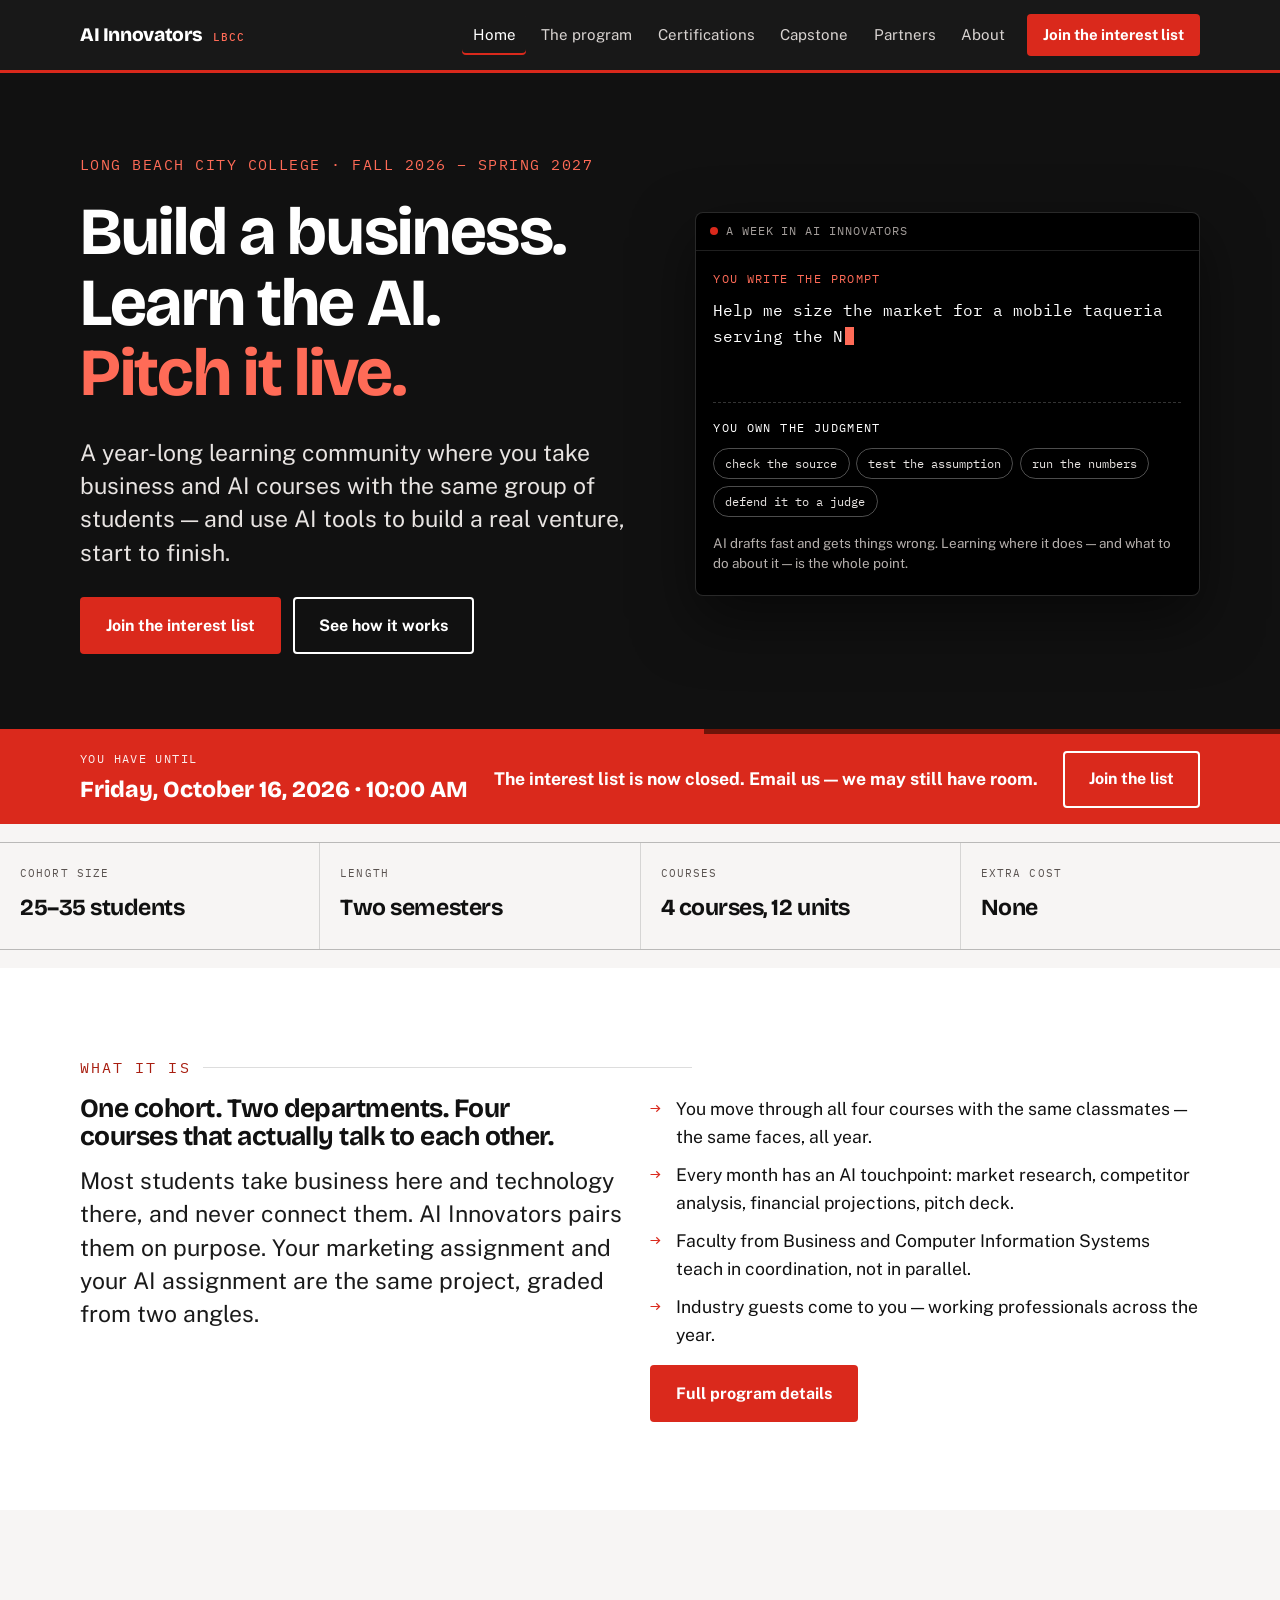
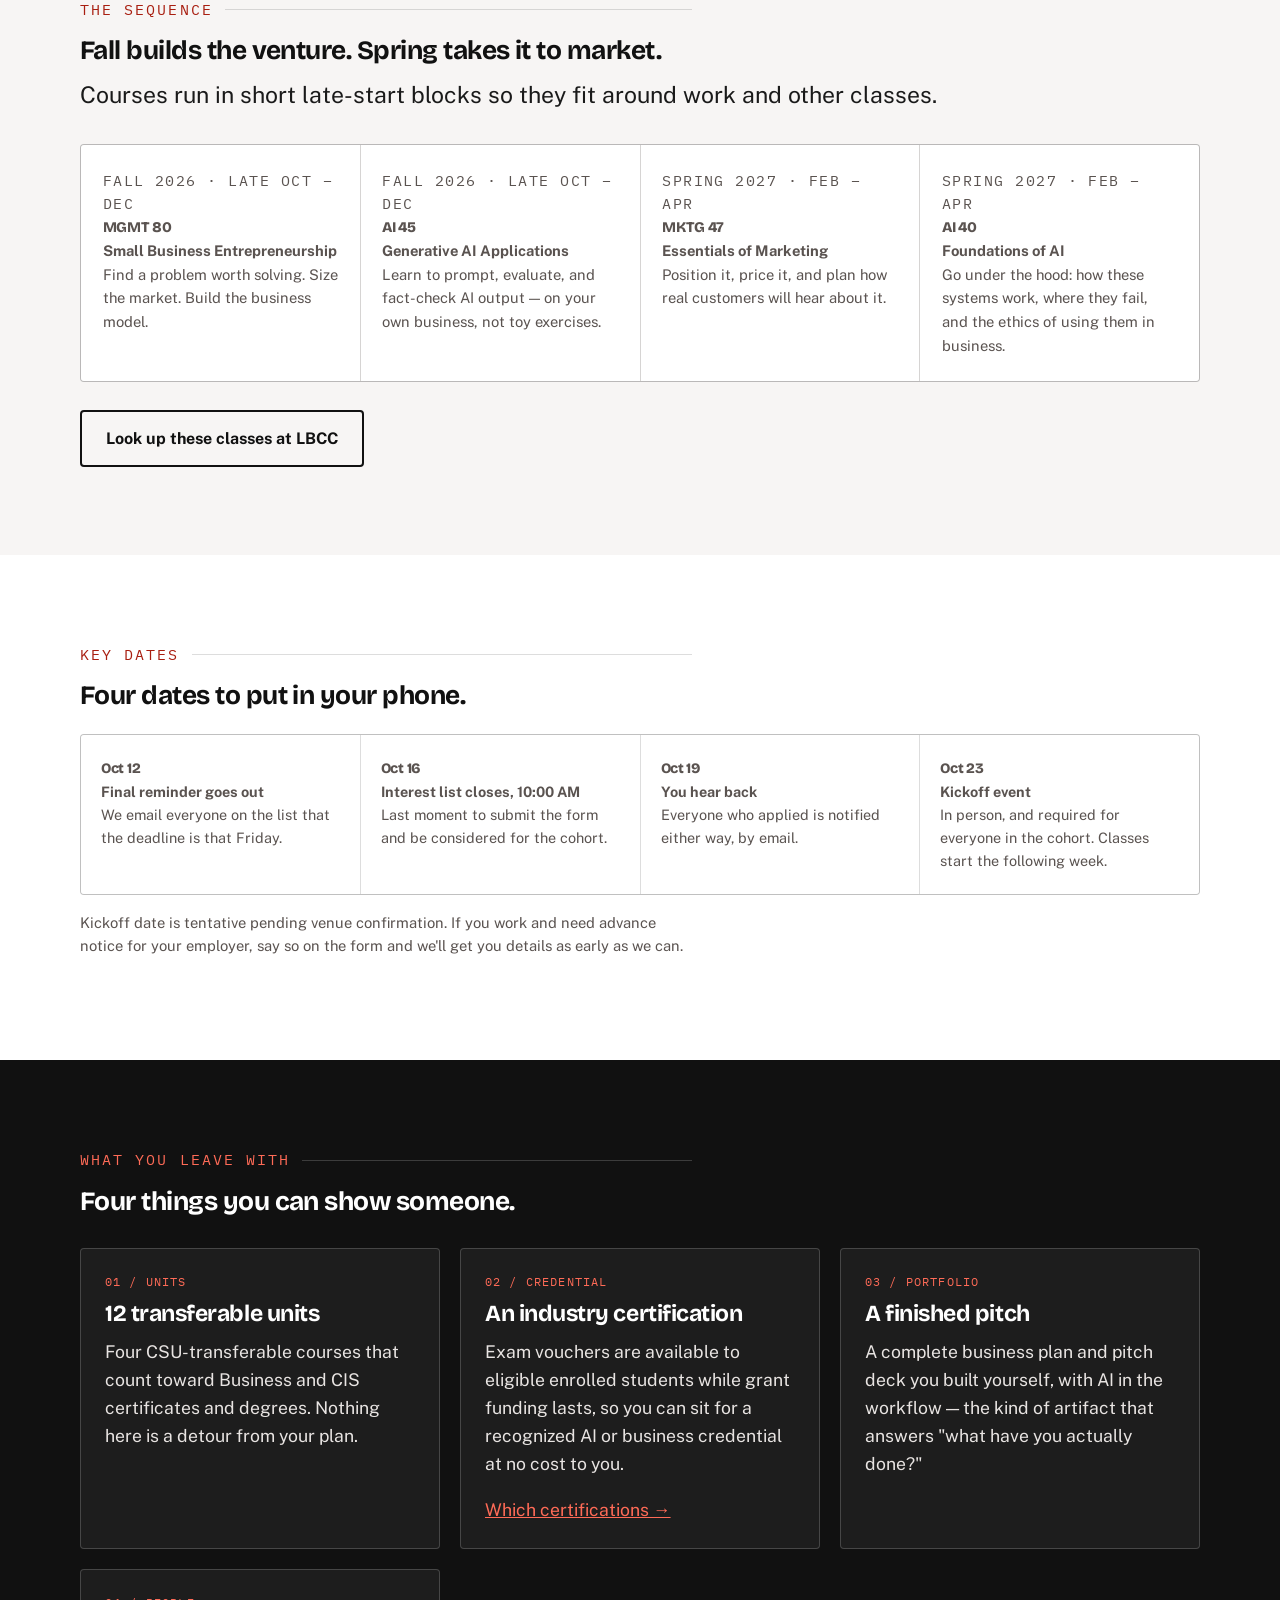
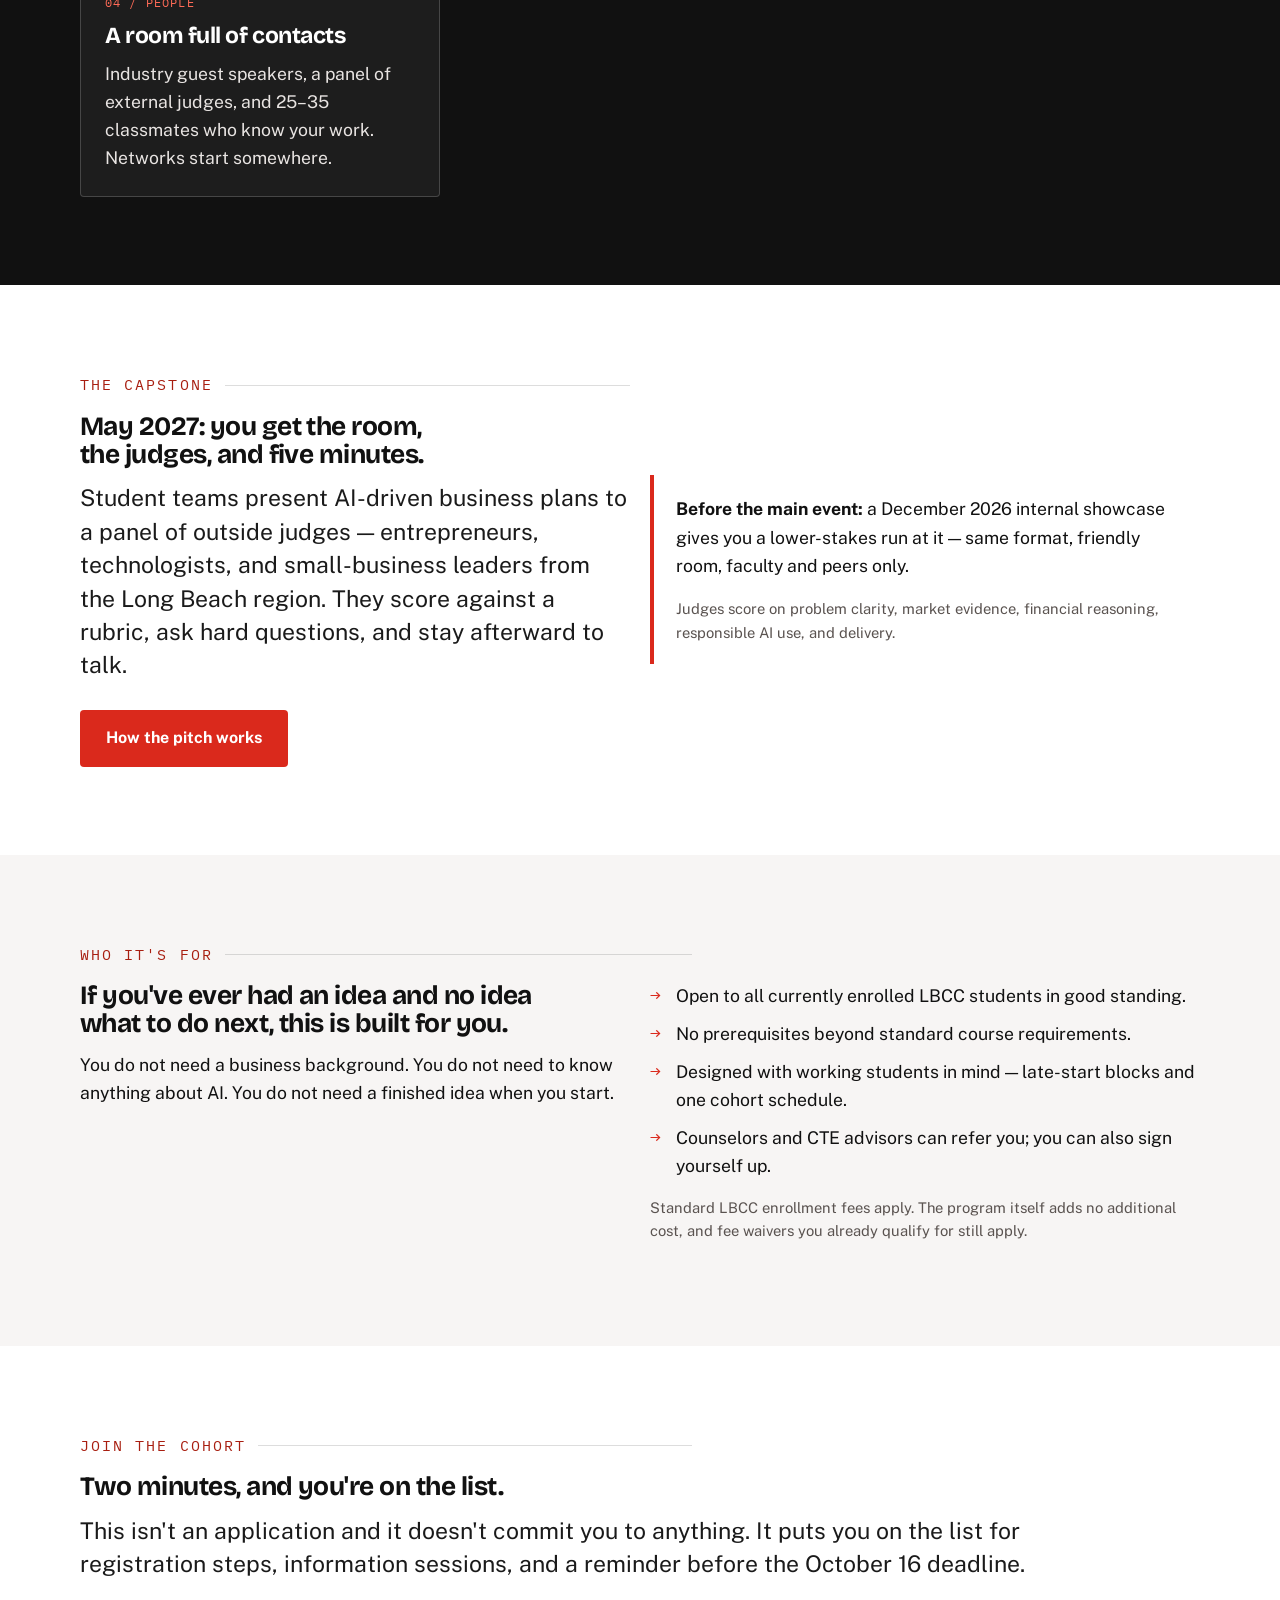
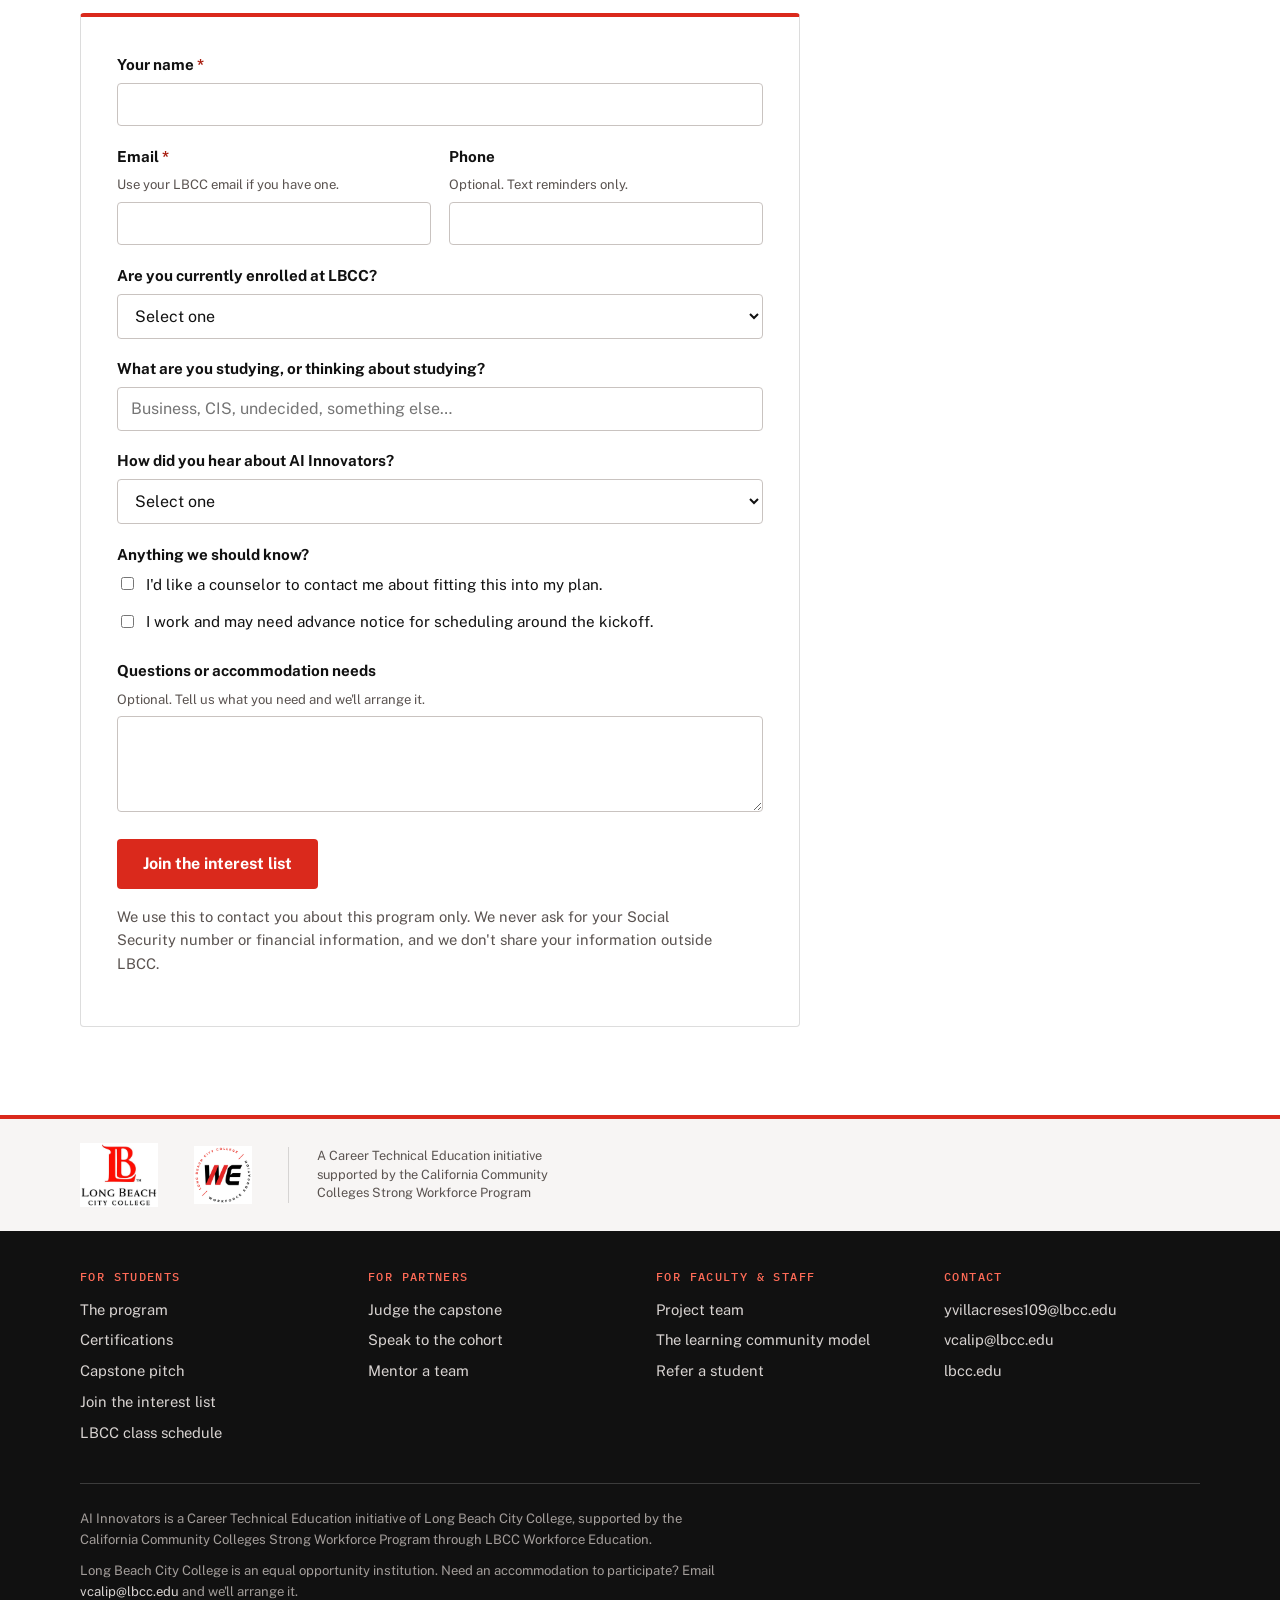
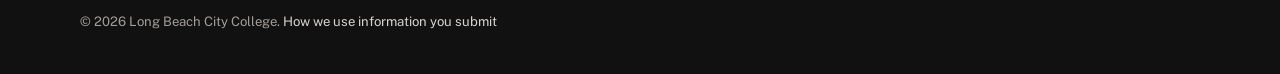
==== commit 9520c2dc: "Add files via upload" ====
--- a/index.html
+++ b/index.html
@@ -12,9 +12,6 @@
 </head>
 <body>
 <a class="skip" href="#main">Skip to main content</a>
-
-<!-- REMOVE BEFORE LAUNCH: delete this one line -->
-<div class="draft-flag">DRAFT — internal review copy. Not yet approved by LBCC Marketing. Do not circulate publicly.</div>
 
 <header class="site-header">
   <div class="wrap nav-bar">
@@ -32,14 +29,6 @@
   </div>
 </header>
 
-<div class="lockup--bar">
-  <div class="wrap lockup">
-    <img class="lockup__logo lockup__logo--lbcc" src="assets/lbcc-logo.png" width="220" height="180" alt="Long Beach City College">
-    <img class="lockup__logo lockup__logo--we" src="assets/lbcc-workforce-education-logo.png" width="180" height="180" alt="Long Beach City College Workforce Education">
-    <p class="lockup__note">A Career Technical Education initiative supported by the California Community Colleges Strong Workforce Program</p>
-  </div>
-</div>
-
 <main id="main">
 
   <!-- ============ HERO ============ -->
@@ -82,10 +71,10 @@
   <section class="deadline-bar">
     <div class="wrap">
       <div>
-        <p class="deadline-bar__label">Interest list closes</p>
+        <p class="deadline-bar__label">You have until</p>
         <p class="deadline-bar__date">Friday, October 16, 2026 &middot; 10:00 AM</p>
       </div>
-      <ul class="countdown" id="countdown" aria-label="Time remaining to join the interest list">
+      <ul class="countdown" id="countdown" aria-label="Time left to join the interest list">
         <li><b>&mdash;</b><span>days</span></li>
       </ul>
       <p id="deadline-closed" class="is-hidden" hidden style="margin:0;font-weight:700">The interest list is now closed. Email us — we may still have room.</p>
@@ -342,14 +331,16 @@
   </section>
 </main>
 
+<div class="lockup-band">
+  <div class="wrap lockup">
+    <img class="lockup__logo lockup__logo--lbcc" src="assets/lbcc-logo.png" width="220" height="180" alt="Long Beach City College">
+    <img class="lockup__logo lockup__logo--we" src="assets/lbcc-workforce-education-logo.png" width="180" height="180" alt="Long Beach City College Workforce Education">
+    <p class="lockup__note">A Career Technical Education initiative supported by the California Community Colleges Strong Workforce Program</p>
+  </div>
+</div>
+
 <footer class="site-footer">
   <div class="wrap">
-    <div class="footer-lockup">
-      <div class="lockup-panel">
-        <img class="lockup__logo lockup__logo--lbcc" src="assets/lbcc-logo.png" width="220" height="180" alt="Long Beach City College">
-        <img class="lockup__logo lockup__logo--we" src="assets/lbcc-workforce-education-logo.png" width="180" height="180" alt="Long Beach City College Workforce Education">
-      </div>
-    </div>
     <div class="footer-grid">
       <div>
         <h2>For students</h2>
--- a/styles.css
+++ b/styles.css
@@ -173,41 +173,33 @@
 .btn-row { display: flex; flex-wrap: wrap; gap: 0.75rem; margin-top: 1.75rem; }
 
 /* ---------- Institutional lockup ----------
-   Both marks are supplied on white and are never recolored, cropped,
-   or placed on a tinted background. On the black footer they sit inside
-   a white panel so the artwork stays exactly as approved. */
+   Sits in a light band between the red rule and the black footer.
+   Both marks are red AND black artwork on white: on a dark background
+   the black elements disappear, so they stay on a light band and are
+   never recolored, cropped, or knocked out. */
+.lockup-band {
+  background: var(--paper);
+  border-top: 4px solid var(--red);
+}
 .lockup {
   display: flex; flex-wrap: wrap; align-items: center;
-  gap: 1rem 2rem; padding-block: 1rem;
-}
-.lockup--bar { background: var(--paper-2); border-bottom: 1px solid var(--rule); }
-
+  gap: 1rem 2.25rem; padding-block: 1.5rem;
+}
 .lockup__logo { width: auto; display: block; }
-.lockup__logo--lbcc { height: 72px; }
-.lockup__logo--we   { height: 64px; }  /* circular badge reads larger at equal height */
+.lockup__logo--lbcc { height: 64px; }
+.lockup__logo--we   { height: 58px; }
 
 .lockup__note {
-  margin: 0; max-width: 34ch;
-  font-size: 0.78rem; line-height: 1.4; color: var(--ink-600);
+  margin: 0; max-width: 38ch;
+  font-size: 0.8rem; line-height: 1.45; color: var(--ink-600);
   border-left: 1px solid var(--rule); padding-left: 1.75rem;
 }
 
-/* Footer: white panel keeps the marks on their required background */
-.footer-lockup { padding-block: 1.75rem; border-bottom: 1px solid var(--rule-light); }
-.lockup-panel {
-  display: inline-flex; align-items: center; gap: 2rem;
-  background: #fff; border-radius: var(--radius);
-  padding: 0.9rem 1.5rem;
-}
-.footer-lockup .lockup__logo--lbcc { height: 58px; }
-.footer-lockup .lockup__logo--we   { height: 52px; }
-
 @media (max-width: 700px) {
-  .lockup { gap: 1.25rem 1.5rem; }
-  .lockup__logo--lbcc { height: 56px; }
-  .lockup__logo--we   { height: 50px; }
-  .lockup__note { display: none; }
-  .lockup-panel { gap: 1.25rem; padding: 0.8rem 1.1rem; }
+  .lockup { gap: 1.25rem 1.75rem; padding-block: 1.25rem; }
+  .lockup__logo--lbcc { height: 52px; }
+  .lockup__logo--we   { height: 47px; }
+  .lockup__note { border-left: 0; padding-left: 0; max-width: none; }
 }
 
 /* ---------- Hero ---------- */
@@ -285,18 +277,19 @@
 .deadline-bar .btn--ghost { border-color: #fff; color: #fff; }
 .deadline-bar .btn--ghost:hover { background: rgba(255,255,255,0.18); }
 
-.countdown { display: flex; gap: 0.5rem; margin: 0; padding: 0; list-style: none; }
-.countdown li {
-  background: rgba(0,0,0,0.25); border-radius: var(--radius);
-  padding: 0.45rem 0.7rem; text-align: center; min-width: 62px;
-}
+.countdown { display: flex; gap: 1.5rem; margin: 0; padding: 0; list-style: none; }
+.countdown li { text-align: center; min-width: 44px; }
 .countdown b {
-  display: block; font-family: var(--display); font-size: 1.35rem;
-  font-weight: 800; line-height: 1.1; font-variant-numeric: tabular-nums;
+  display: block; font-family: var(--display); font-size: 1.75rem;
+  font-weight: 800; line-height: 1; font-variant-numeric: tabular-nums;
 }
 .countdown span {
   font-family: var(--mono); font-size: 0.6rem;
-  letter-spacing: 0.1em; text-transform: uppercase; opacity: 0.88;
+  letter-spacing: 0.12em; text-transform: uppercase; opacity: 0.9;
+}
+@media (max-width: 560px) {
+  .countdown { gap: 1.1rem; }
+  .countdown b { font-size: 1.4rem; }
 }
 
 /* ---------- Key dates ---------- */
@@ -421,7 +414,7 @@
 .person__role { font-family: var(--mono); font-size: 0.72rem; letter-spacing: 0.08em; text-transform: uppercase; color: var(--ink-600); }
 
 /* ---------- Footer ---------- */
-.site-footer { background: var(--ink); color: #B5AFAC; padding-block: 0 2rem; font-size: 0.92rem; border-top: 4px solid var(--red); }
+.site-footer { background: var(--ink); color: #B5AFAC; padding-block: 0 2rem; font-size: 0.92rem; }
 .footer-grid { display: grid; gap: 2rem; grid-template-columns: repeat(auto-fit, minmax(210px, 1fr)); padding-block: 2.5rem 2rem; border-bottom: 1px solid var(--rule-light); }
 .site-footer h2 { font-family: var(--mono); font-size: 0.72rem; font-weight: 500; letter-spacing: 0.12em; text-transform: uppercase; color: var(--red-bright); margin-bottom: 0.9rem; }
 .site-footer ul { list-style: none; margin: 0; padding: 0; }
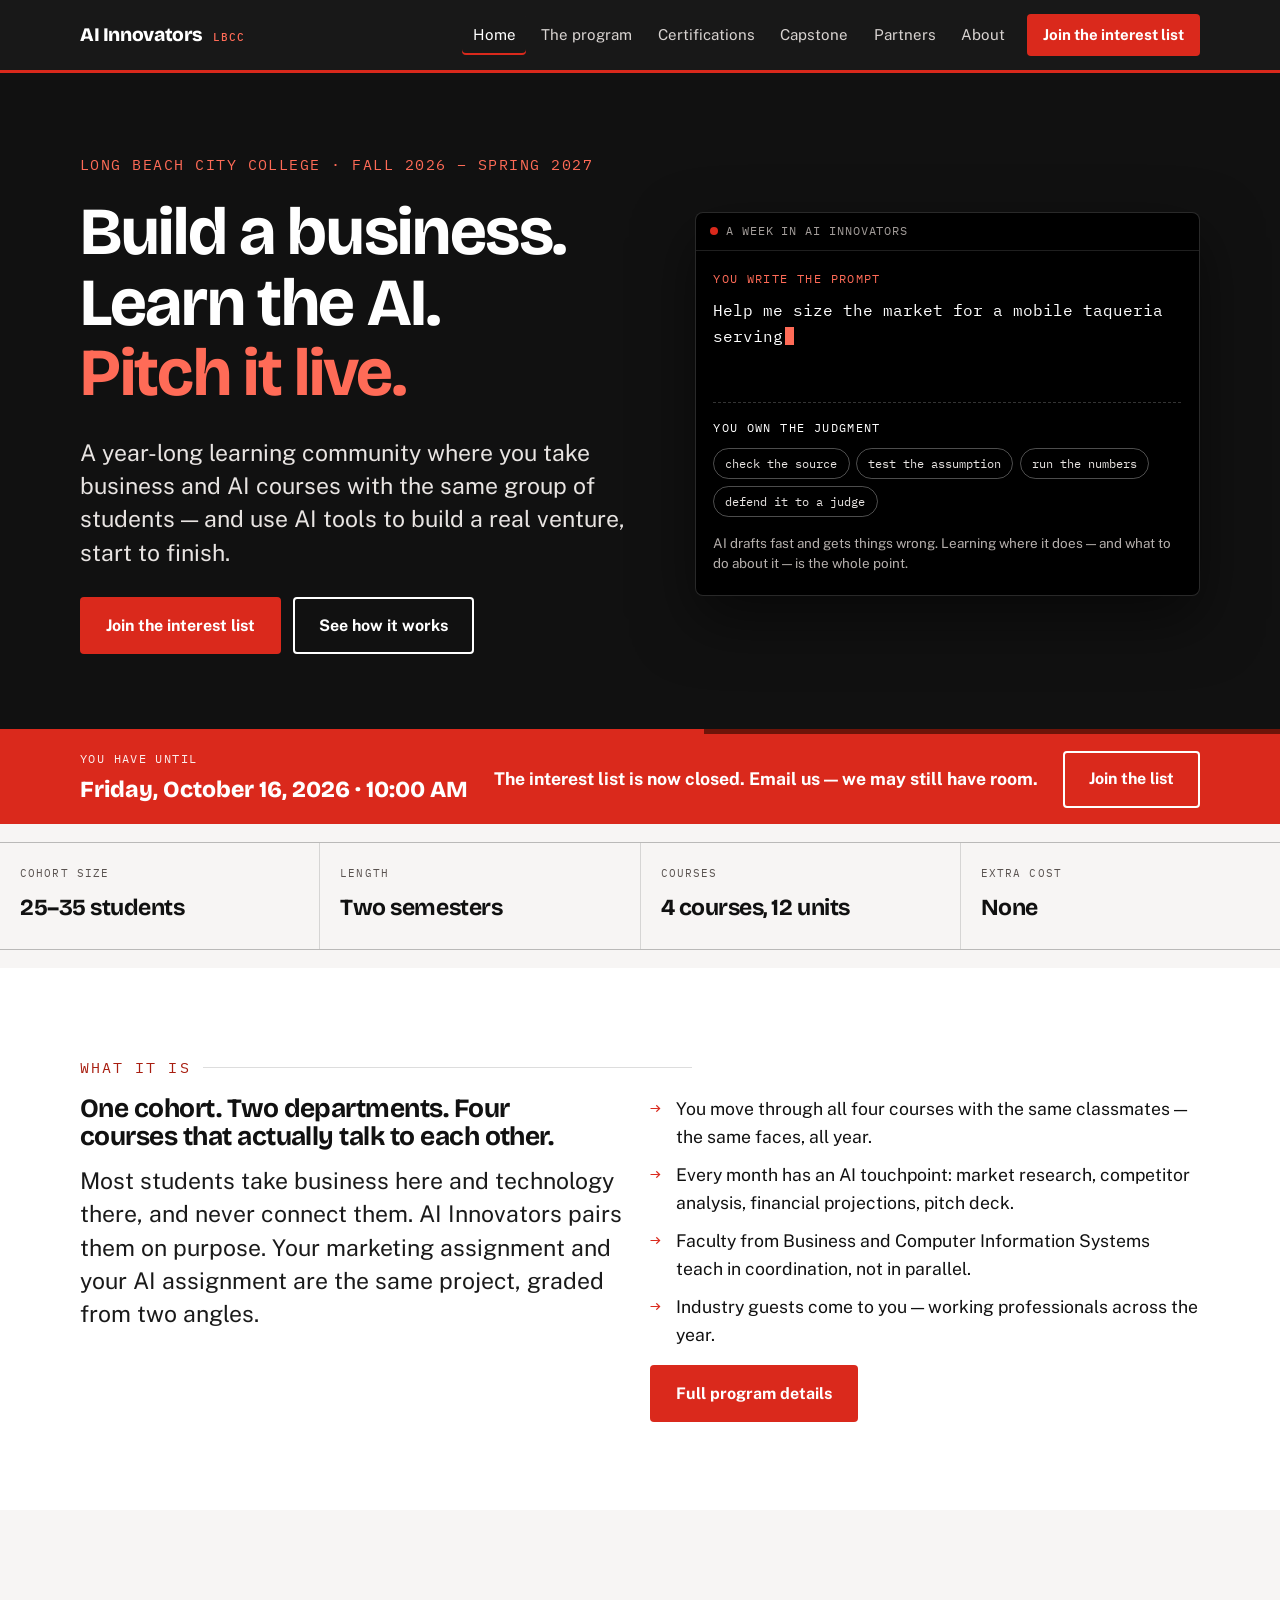
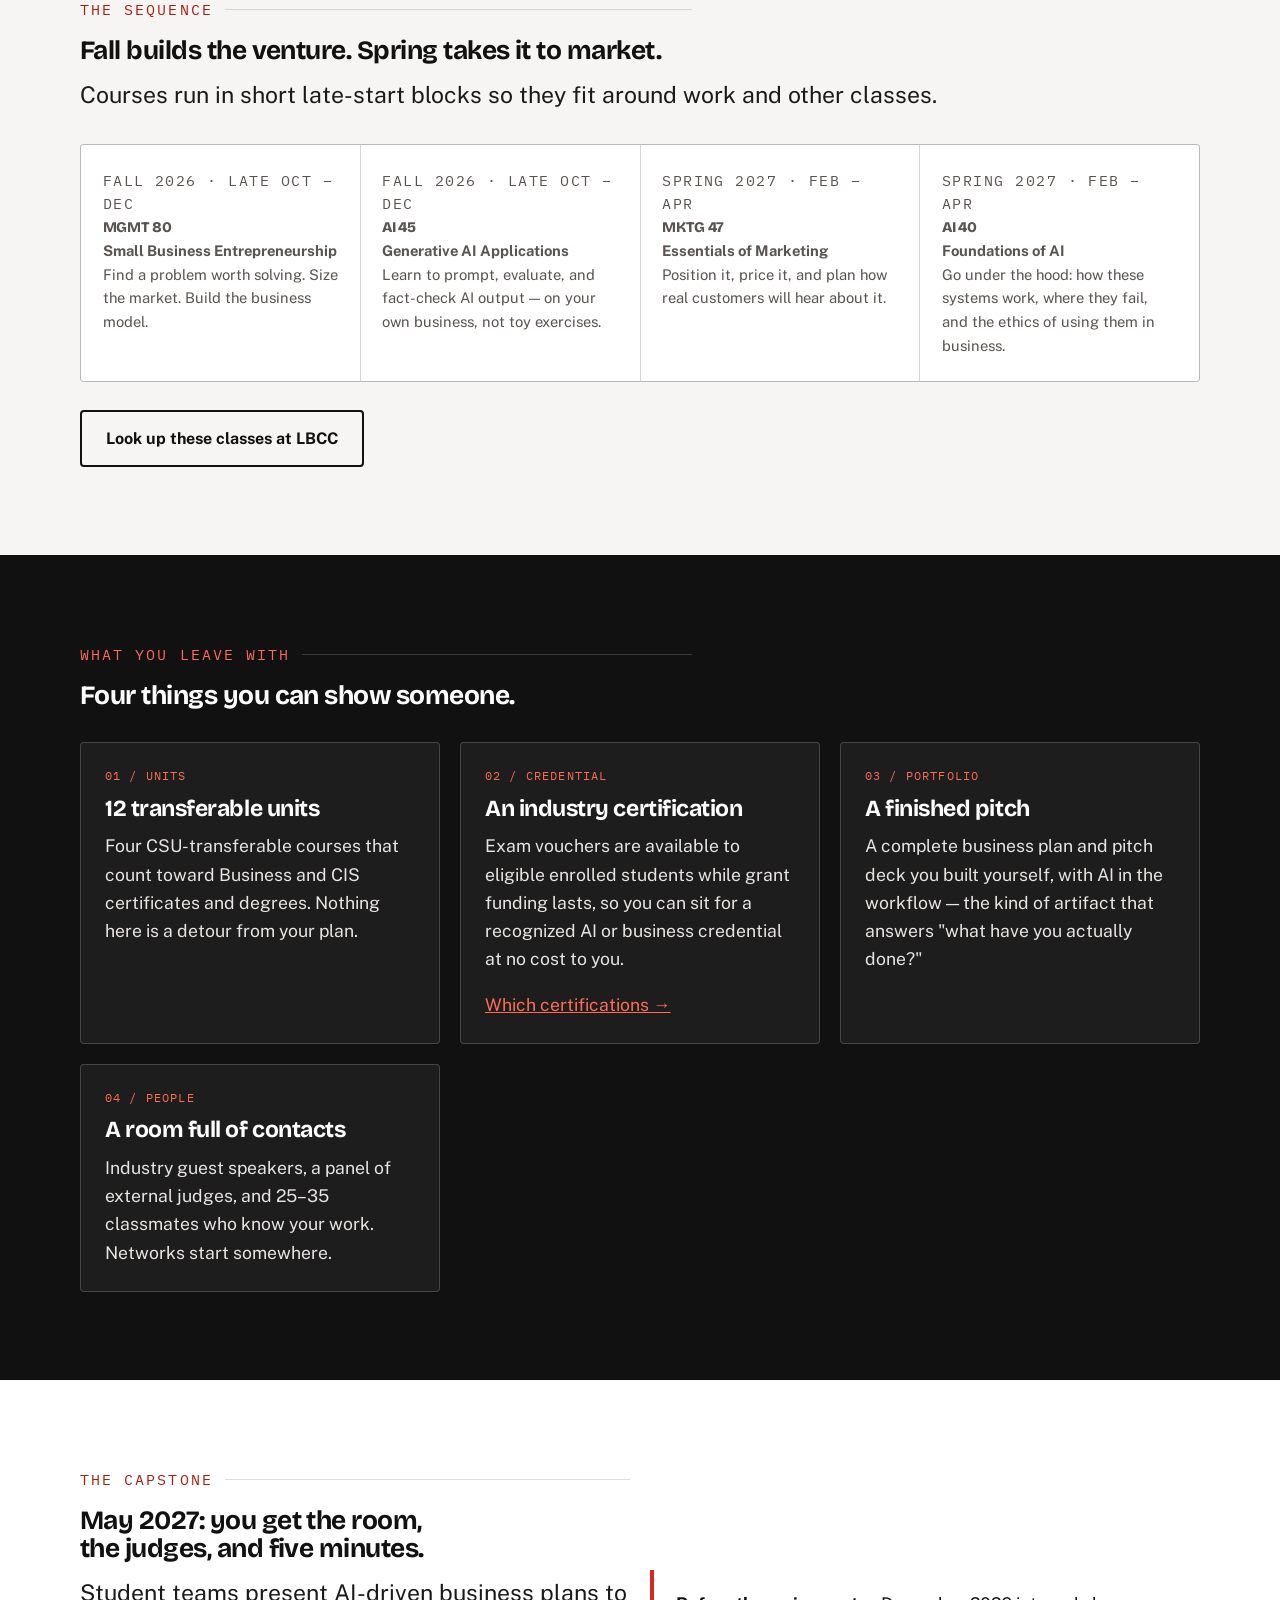
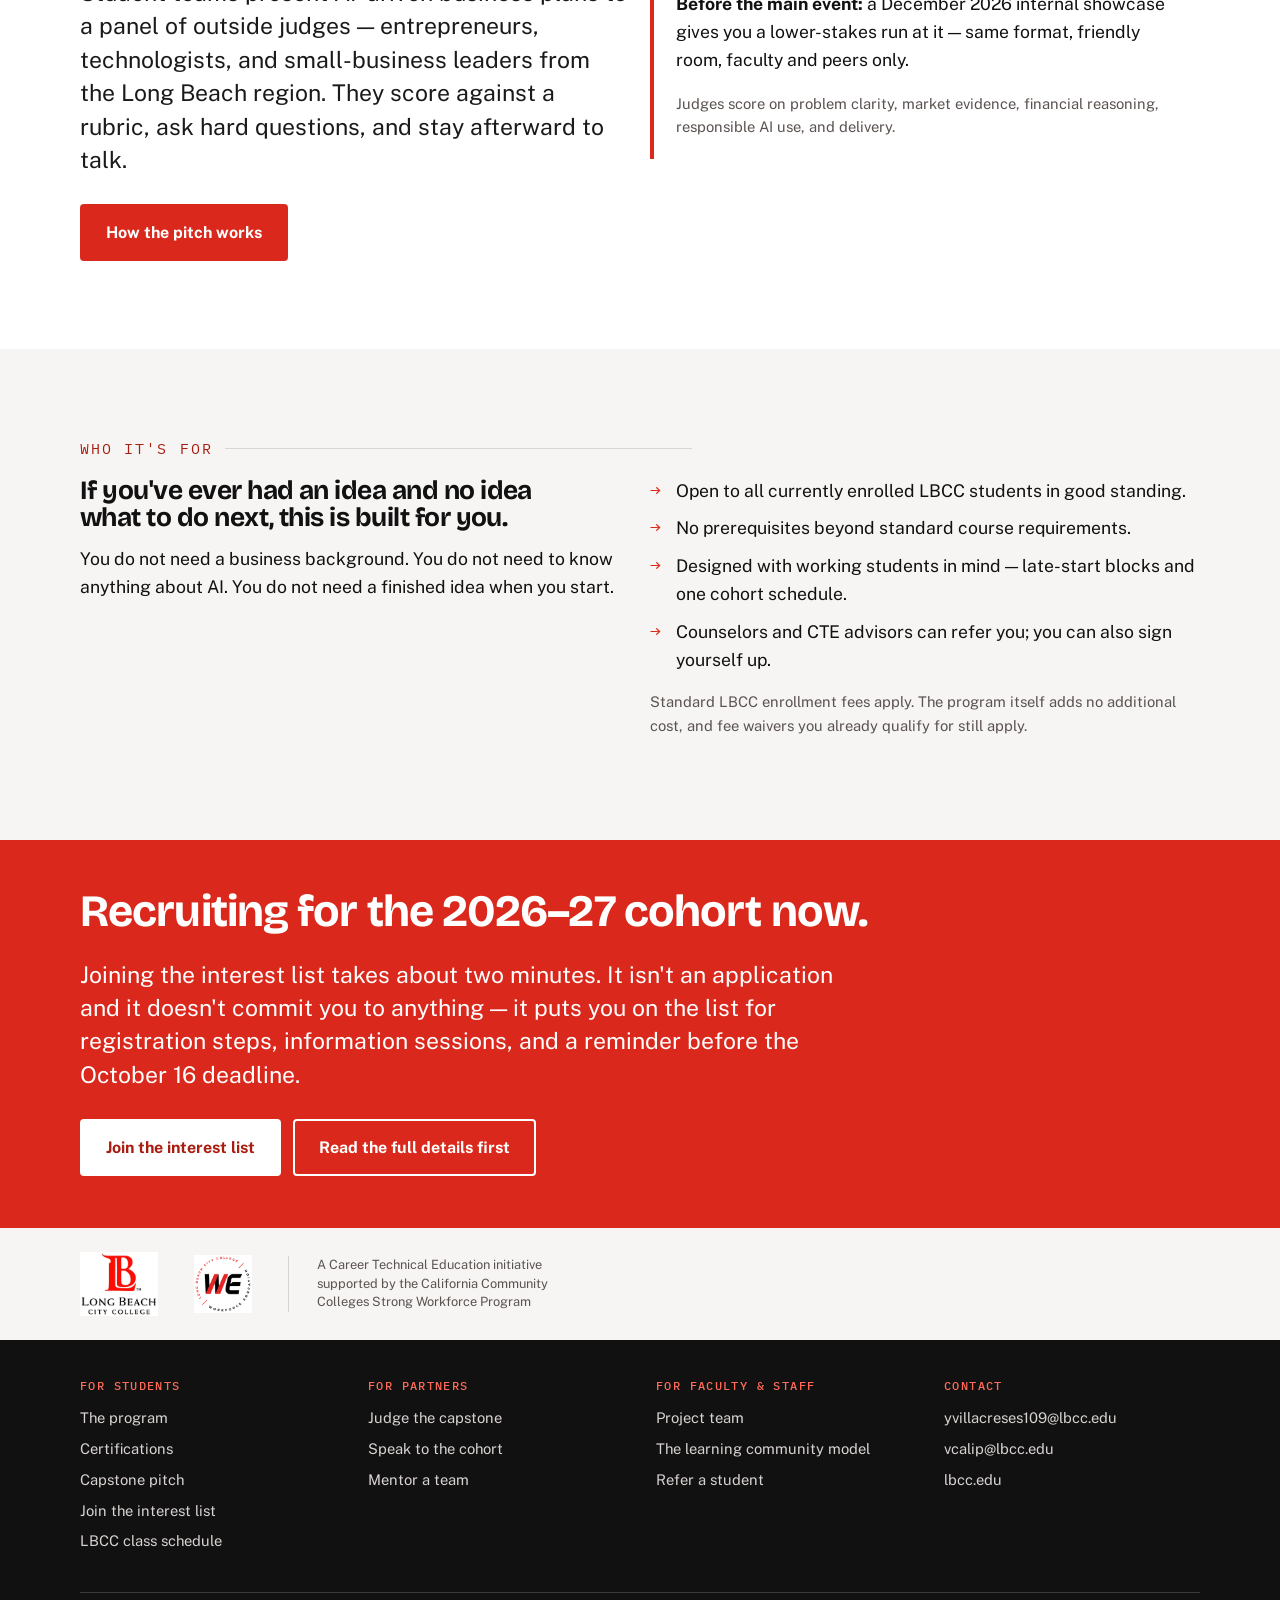
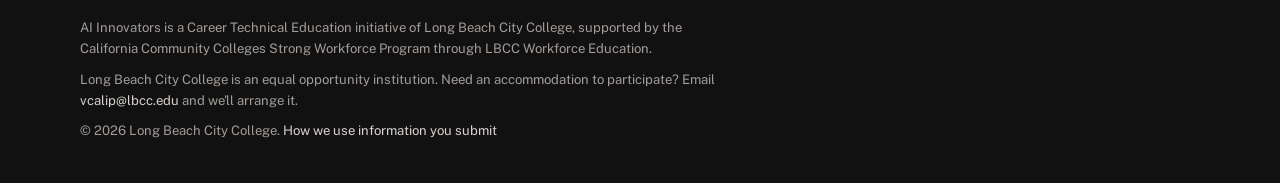
==== commit a90064fa: "Add files via upload" ====
--- a/index.html
+++ b/index.html
@@ -39,7 +39,7 @@
         <h1>Build a business. Learn the AI. <em>Pitch it live.</em></h1>
         <p class="lede">A year-long learning community where you take business and AI courses with the same group of students — and use AI tools to build a real venture, start to finish.</p>
         <div class="btn-row">
-          <a class="btn btn--primary" href="#join">Join the interest list</a>
+          <a class="btn btn--primary" href="apply.html">Join the interest list</a>
           <a class="btn btn--ghost" href="program.html">See how it works</a>
         </div>
       </div>
@@ -152,36 +152,6 @@
     </div>
   </section>
 
-  <section class="section section--paper">
-    <div class="wrap">
-      <p class="eyebrow">Key dates</p>
-      <h2>Four dates to put in your phone.</h2>
-      <div class="dates" style="margin-top:1.5rem">
-        <div class="date-step">
-          <p class="date-step__when">Oct 12</p>
-          <p class="date-step__what">Final reminder goes out</p>
-          <p>We email everyone on the list that the deadline is that Friday.</p>
-        </div>
-        <div class="date-step">
-          <p class="date-step__when">Oct 16</p>
-          <p class="date-step__what">Interest list closes, 10:00 AM</p>
-          <p>Last moment to submit the form and be considered for the cohort.</p>
-        </div>
-        <div class="date-step">
-          <p class="date-step__when">Oct 19</p>
-          <p class="date-step__what">You hear back</p>
-          <p>Everyone who applied is notified either way, by email.</p>
-        </div>
-        <div class="date-step">
-          <p class="date-step__when">Oct 23</p>
-          <p class="date-step__what">Kickoff event</p>
-          <p>In person, and required for everyone in the cohort. Classes start the following week.</p>
-        </div>
-      </div>
-      <p class="small muted" style="margin-top:1rem">Kickoff date is tentative pending venue confirmation. If you work and need advance notice for your employer, say so on the form and we'll get you details as early as we can.</p>
-    </div>
-  </section>
-
   <!-- ============ WHAT YOU LEAVE WITH ============ -->
   <section class="section section--dark">
     <div class="wrap">
@@ -253,82 +223,19 @@
     </div>
   </section>
 
-  <!-- ============ FORM ============ -->
-  <section class="section section--paper" id="join">
-    <div class="wrap">
-      <p class="eyebrow">Join the cohort</p>
-      <h2>Two minutes, and you're on the list.</h2>
-      <p class="lede" style="margin-bottom:2rem">This isn't an application and it doesn't commit you to anything. It puts you on the list for registration steps, information sessions, and a reminder before the October 16 deadline.</p>
-      <form class="form-card" data-sheet-form="interest" id="home" novalidate>
-        <div class="field">
-          <label for="home-name">Your name <span class="req" aria-hidden="true">*</span></label>
-          <input type="text" id="home-name" name="name" autocomplete="name" required>
-        </div>
-        <div class="field-row">
-          <div class="field">
-            <label for="home-email">Email <span class="req" aria-hidden="true">*</span></label>
-            <span class="hint">Use your LBCC email if you have one.</span>
-            <input type="email" id="home-email" name="email" autocomplete="email" required>
-          </div>
-          <div class="field">
-            <label for="home-phone">Phone</label>
-            <span class="hint">Optional. Text reminders only.</span>
-            <input type="tel" id="home-phone" name="phone" autocomplete="tel">
-          </div>
-        </div>
-        <div class="field">
-          <label for="home-status">Are you currently enrolled at LBCC?</label>
-          <select id="home-status" name="lbcc_status">
-            <option value="">Select one</option>
-            <option>Yes, currently enrolled</option>
-            <option>Applied, not yet enrolled</option>
-            <option>Not yet — interested in applying</option>
-            <option>Former LBCC student returning</option>
-          </select>
-        </div>
-        <div class="field">
-          <label for="home-study">What are you studying, or thinking about studying?</label>
-          <input type="text" id="home-study" name="program_of_study" placeholder="Business, CIS, undecided, something else…">
-        </div>
-        <div class="field">
-          <label for="home-heard">How did you hear about AI Innovators?</label>
-          <select id="home-heard" name="heard_from">
-            <option value="">Select one</option>
-            <option>Counselor or advisor</option>
-            <option>Instructor or class visit</option>
-            <option>Flyer or QR code on campus</option>
-            <option>Friend or classmate</option>
-            <option>Email from LBCC</option>
-            <option>Social media</option>
-            <option>Other</option>
-          </select>
-        </div>
-        <div class="field">
-          <label>Anything we should know?</label>
-          <div class="choice">
-            <input type="checkbox" id="home-counselor" name="wants_counselor" value="Yes">
-            <label for="home-counselor" style="font-weight:400">I'd like a counselor to contact me about fitting this into my plan.</label>
-          </div>
-          <div class="choice">
-            <input type="checkbox" id="home-working" name="working_student" value="Yes">
-            <label for="home-working" style="font-weight:400">I work and may need advance notice for scheduling around the kickoff.</label>
-          </div>
-        </div>
-        <div class="field">
-          <label for="home-notes">Questions or accommodation needs</label>
-          <span class="hint">Optional. Tell us what you need and we'll arrange it.</span>
-          <textarea id="home-notes" name="notes"></textarea>
-        </div>
-        <div class="honey" aria-hidden="true">
-          <label for="home-website">Leave this field empty</label>
-          <input type="text" id="home-website" name="_website" tabindex="-1" autocomplete="off">
-        </div>
-        <button class="btn btn--primary" type="submit">Join the interest list</button>
-        <p class="form-status" aria-live="polite"></p>
-        <p class="small muted" style="margin-top:1rem">We use this to contact you about this program only. We never ask for your Social Security number or financial information, and we don't share your information outside LBCC.</p>
-      </form>
-    </div>
-  </section>
+
+  <!-- ============ CTA ============ -->
+  <section class="section section--tight cta-band">
+    <div class="wrap">
+      <h2>Recruiting for the 2026–27 cohort now.</h2>
+      <p class="lede" style="max-width:56ch">Joining the interest list takes about two minutes. It isn't an application and it doesn't commit you to anything — it puts you on the list for registration steps, information sessions, and a reminder before the October 16 deadline.</p>
+      <div class="btn-row">
+        <a class="btn btn--primary" href="apply.html">Join the interest list</a>
+        <a class="btn btn--ghost" href="program.html">Read the full details first</a>
+      </div>
+    </div>
+  </section>
+
 </main>
 
 <div class="lockup-band">
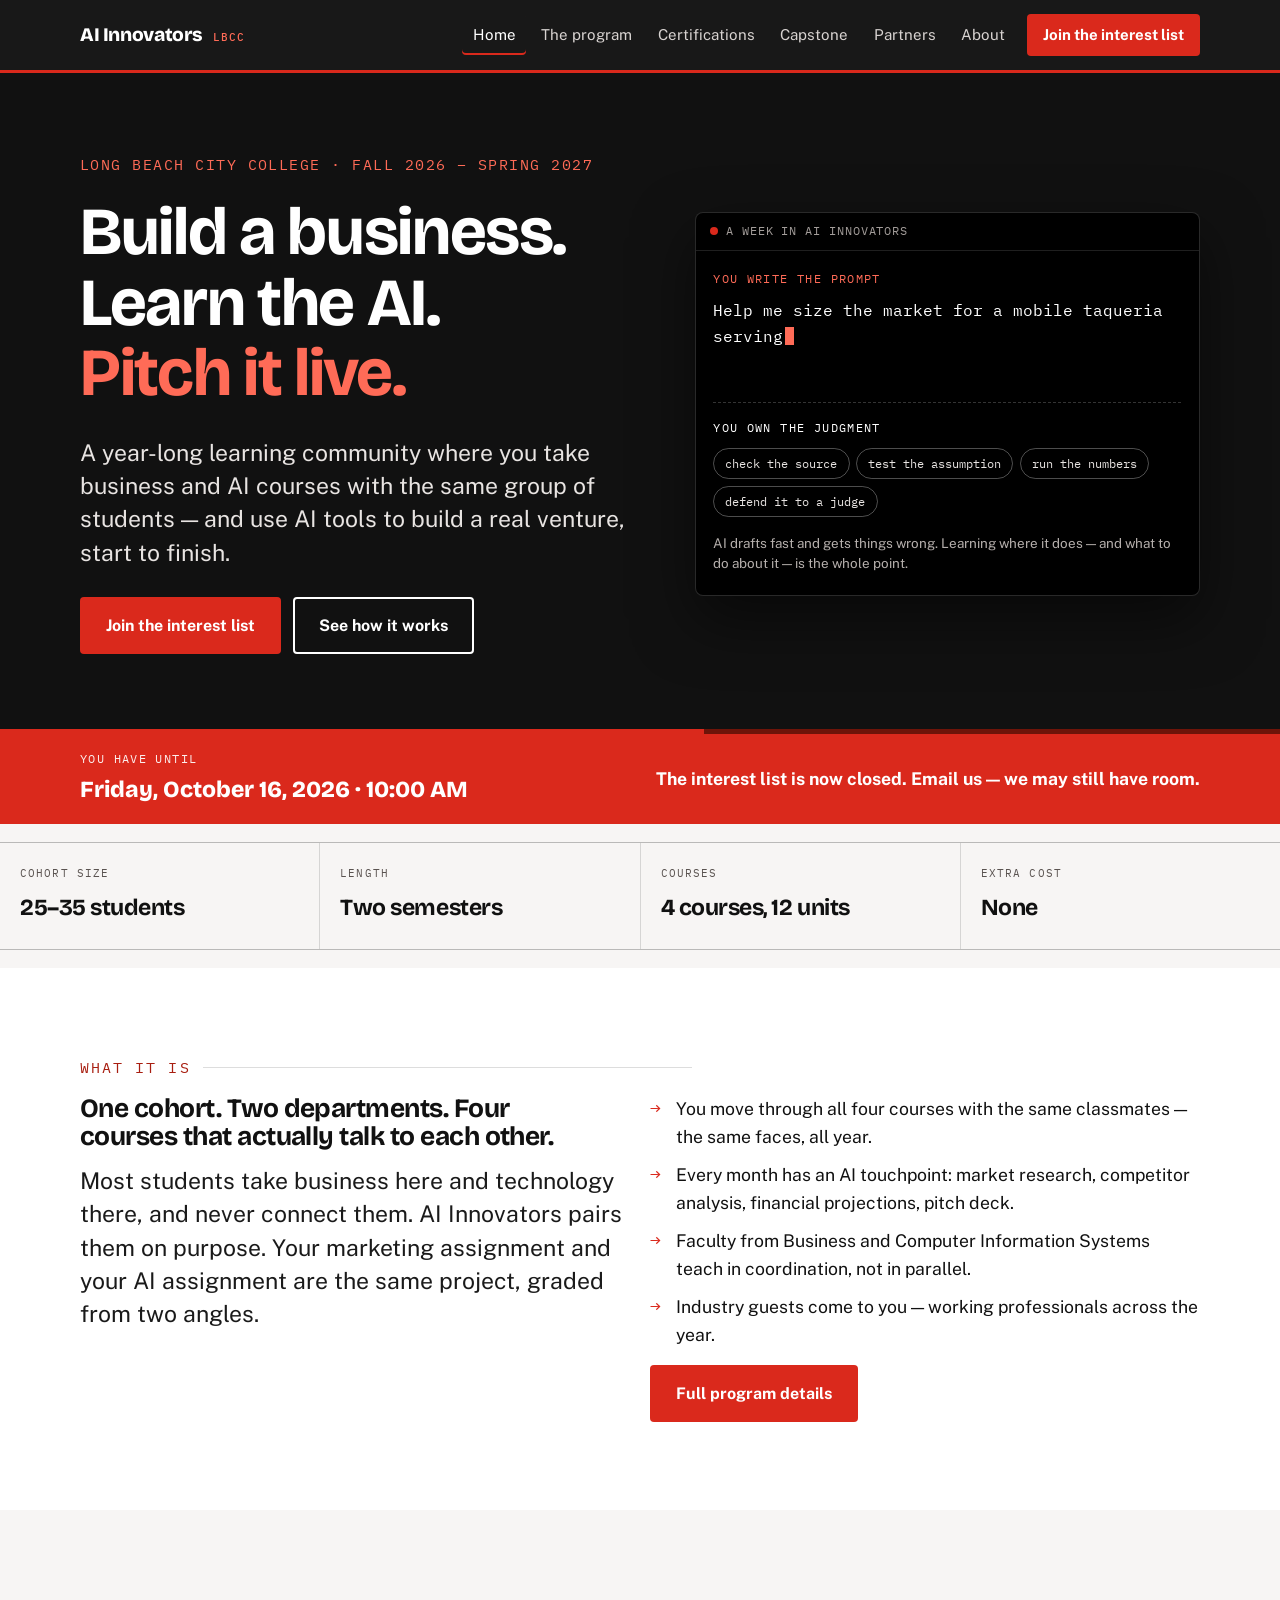
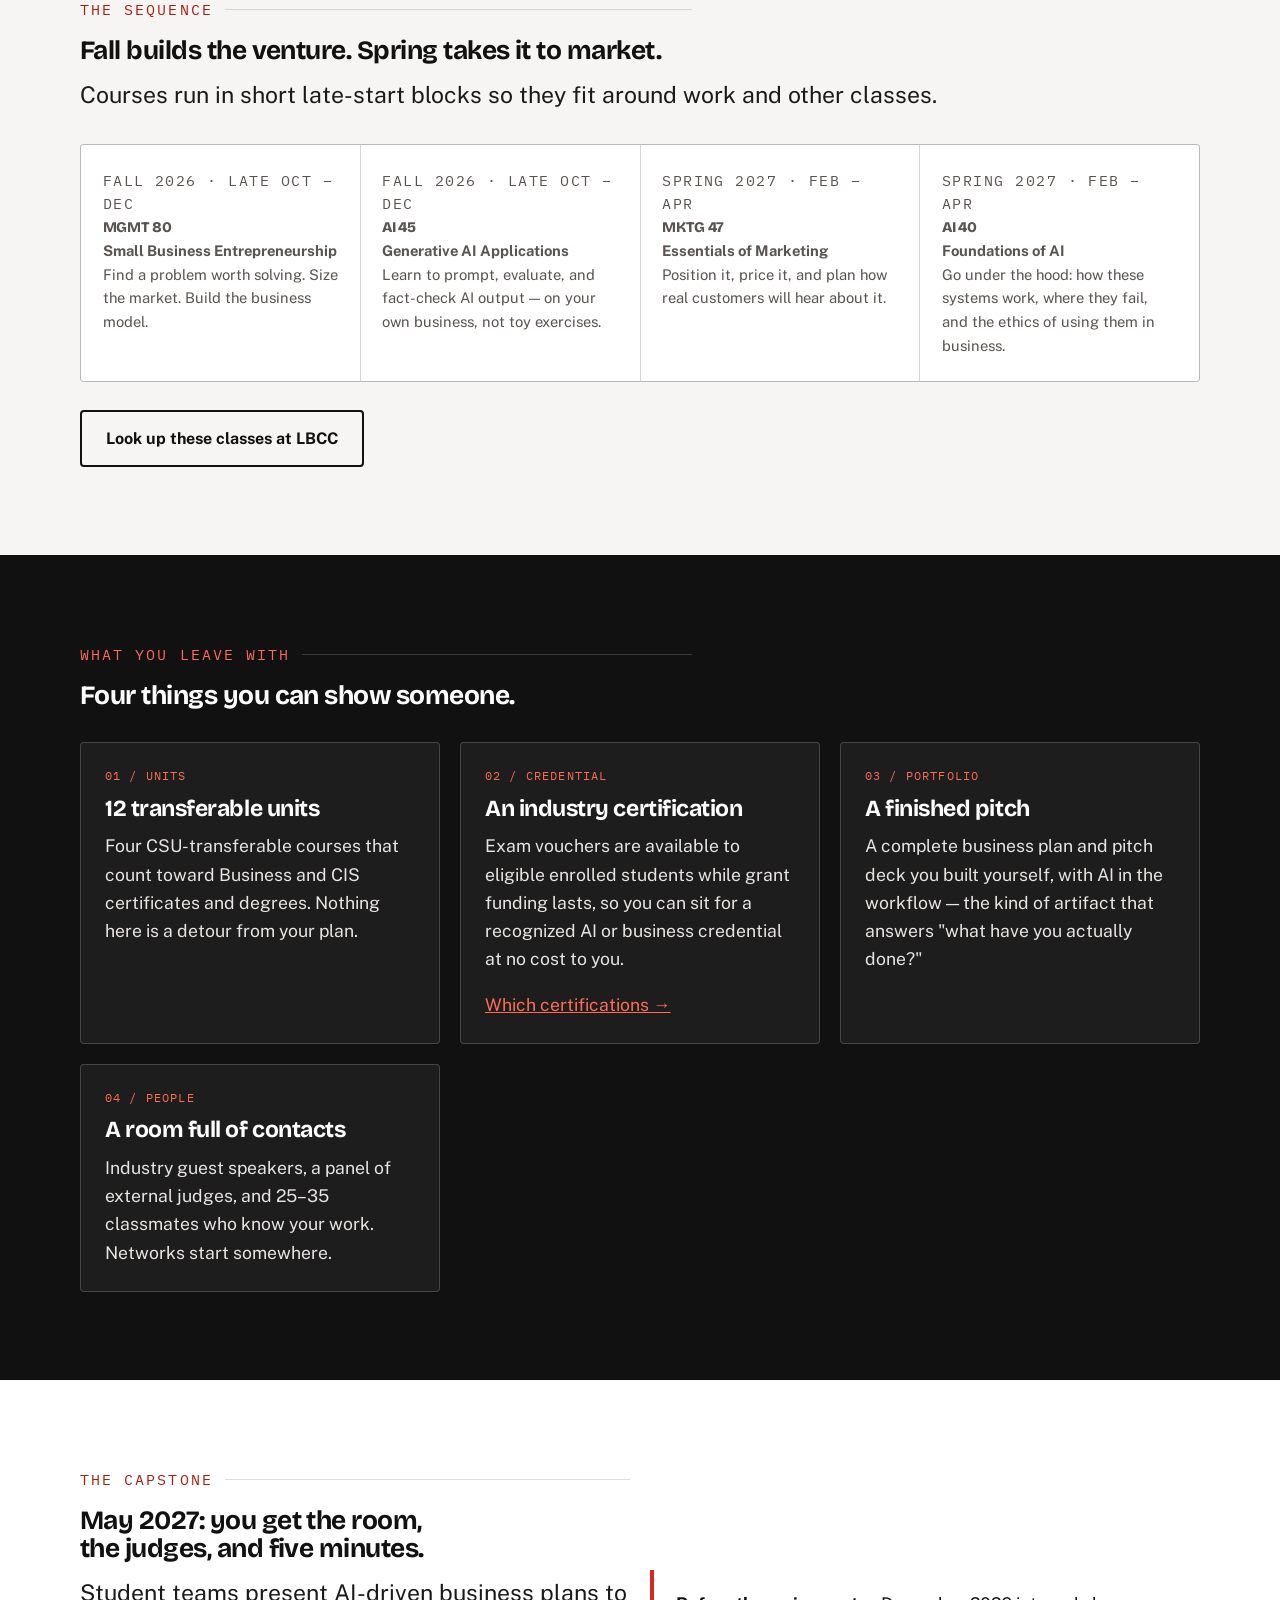
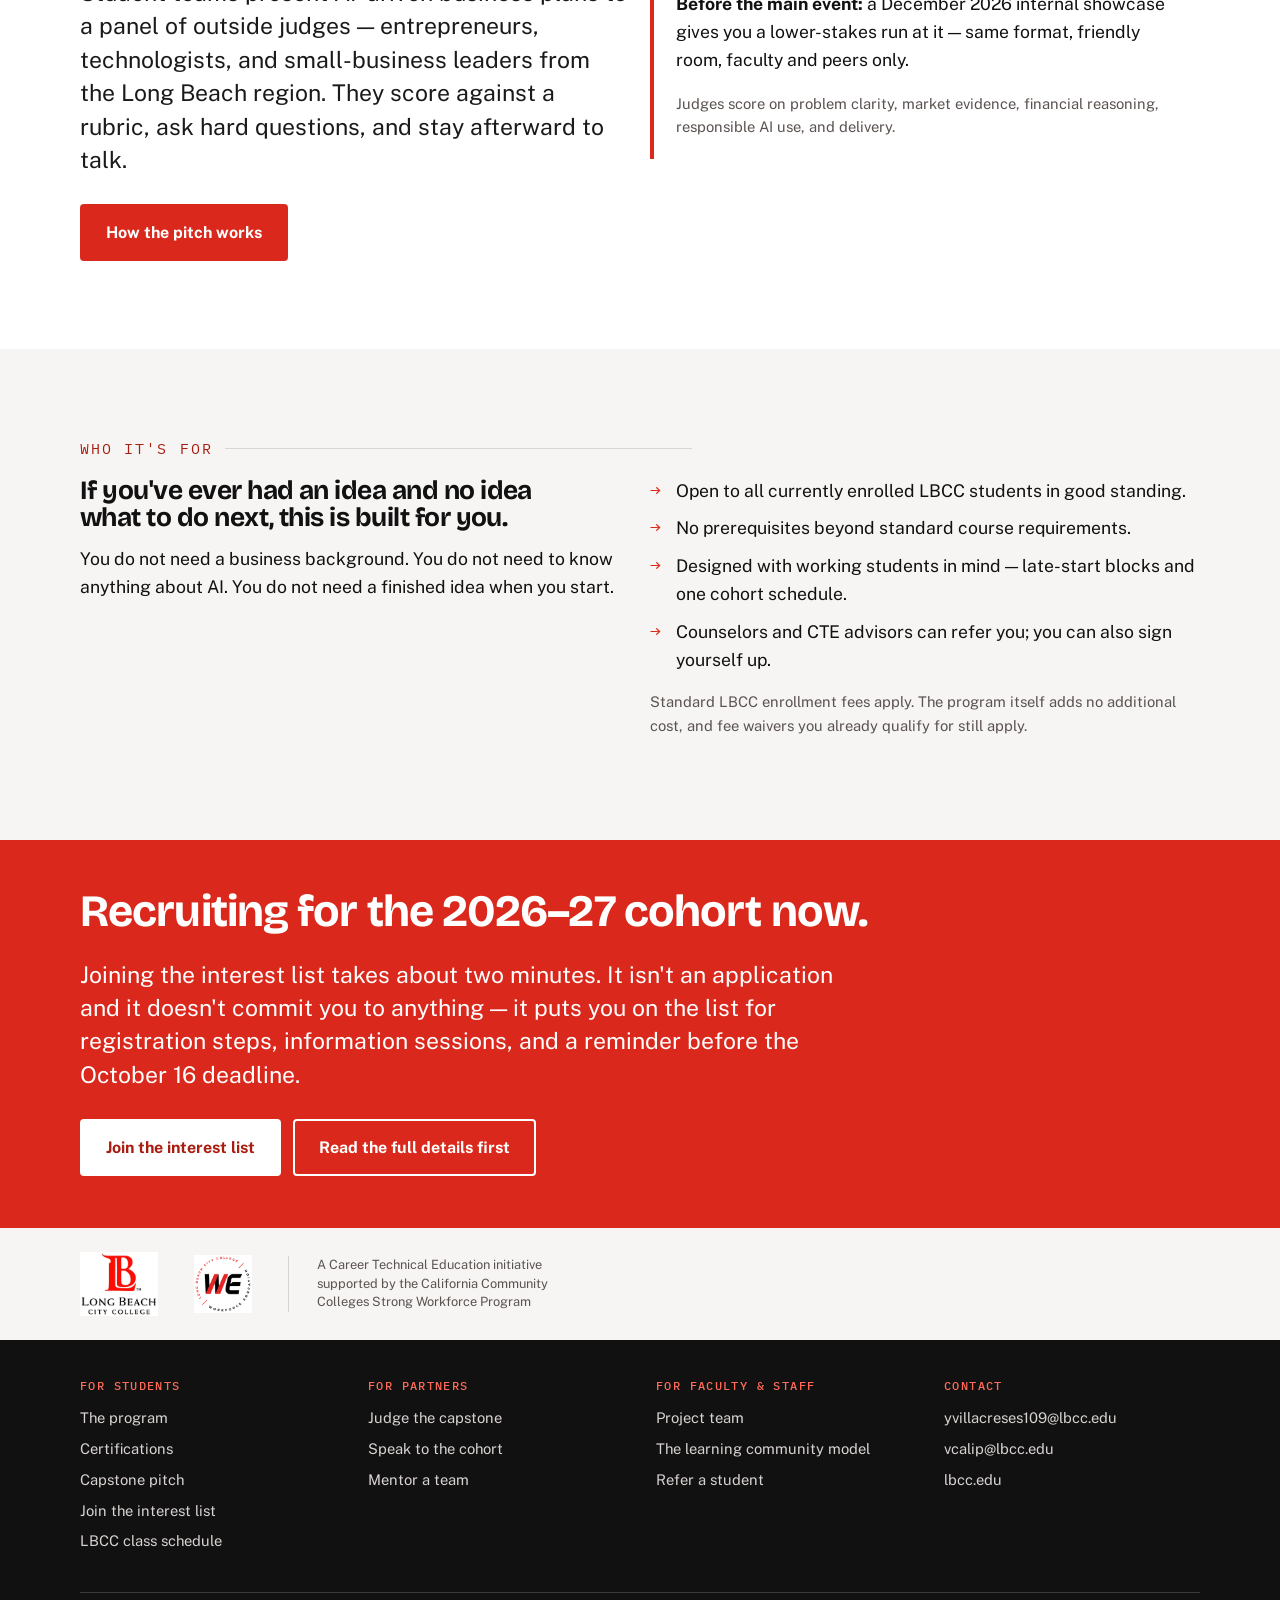
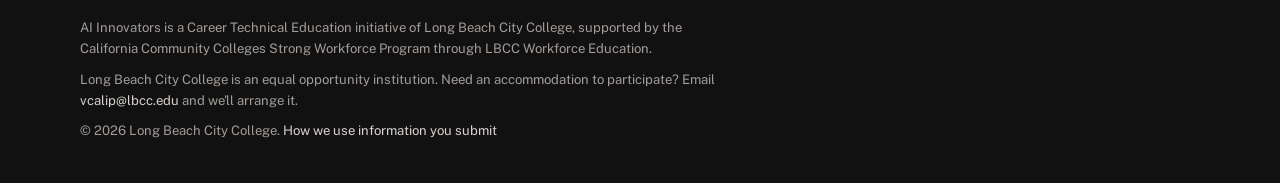
==== commit d8c37111: "Update index.html" ====
--- a/index.html
+++ b/index.html
@@ -78,7 +78,6 @@
         <li><b>&mdash;</b><span>days</span></li>
       </ul>
       <p id="deadline-closed" class="is-hidden" hidden style="margin:0;font-weight:700">The interest list is now closed. Email us — we may still have room.</p>
-      <a class="btn btn--ghost" href="apply.html">Join the list</a>
     </div>
   </section>
 
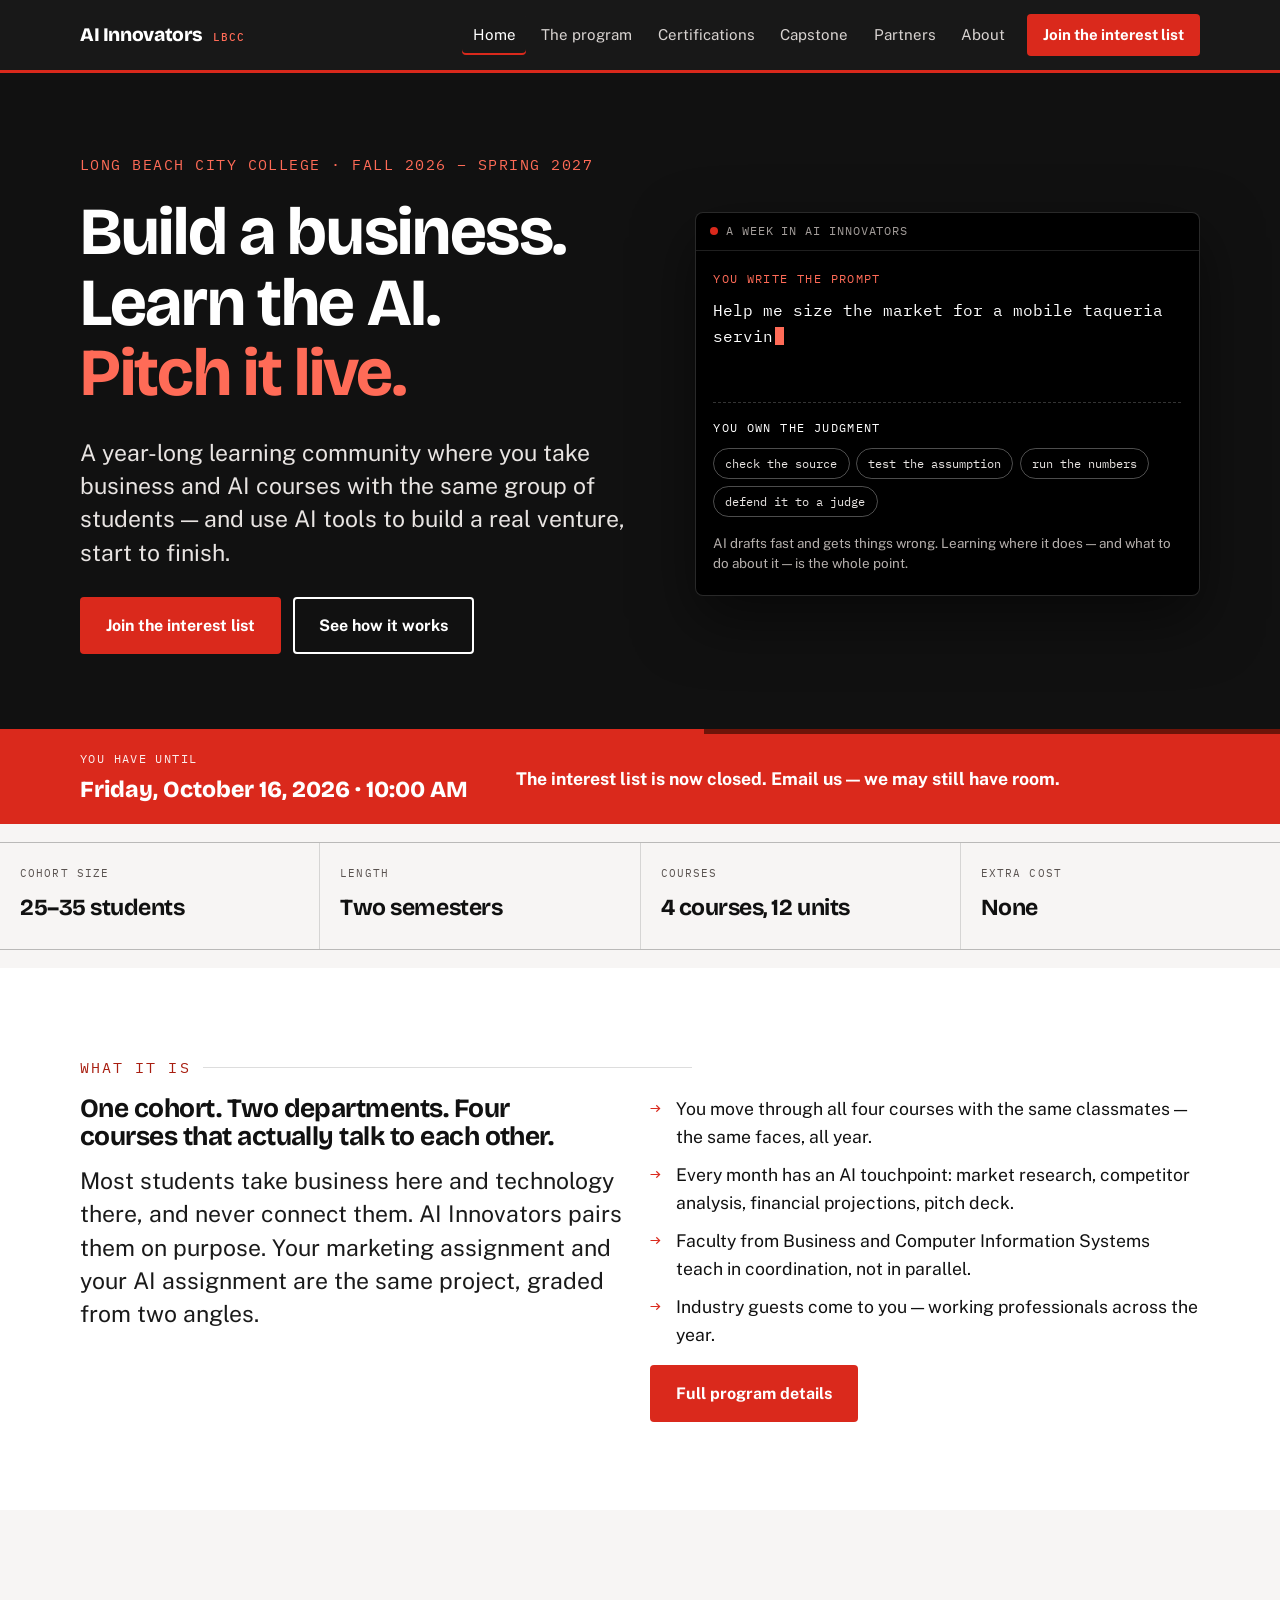
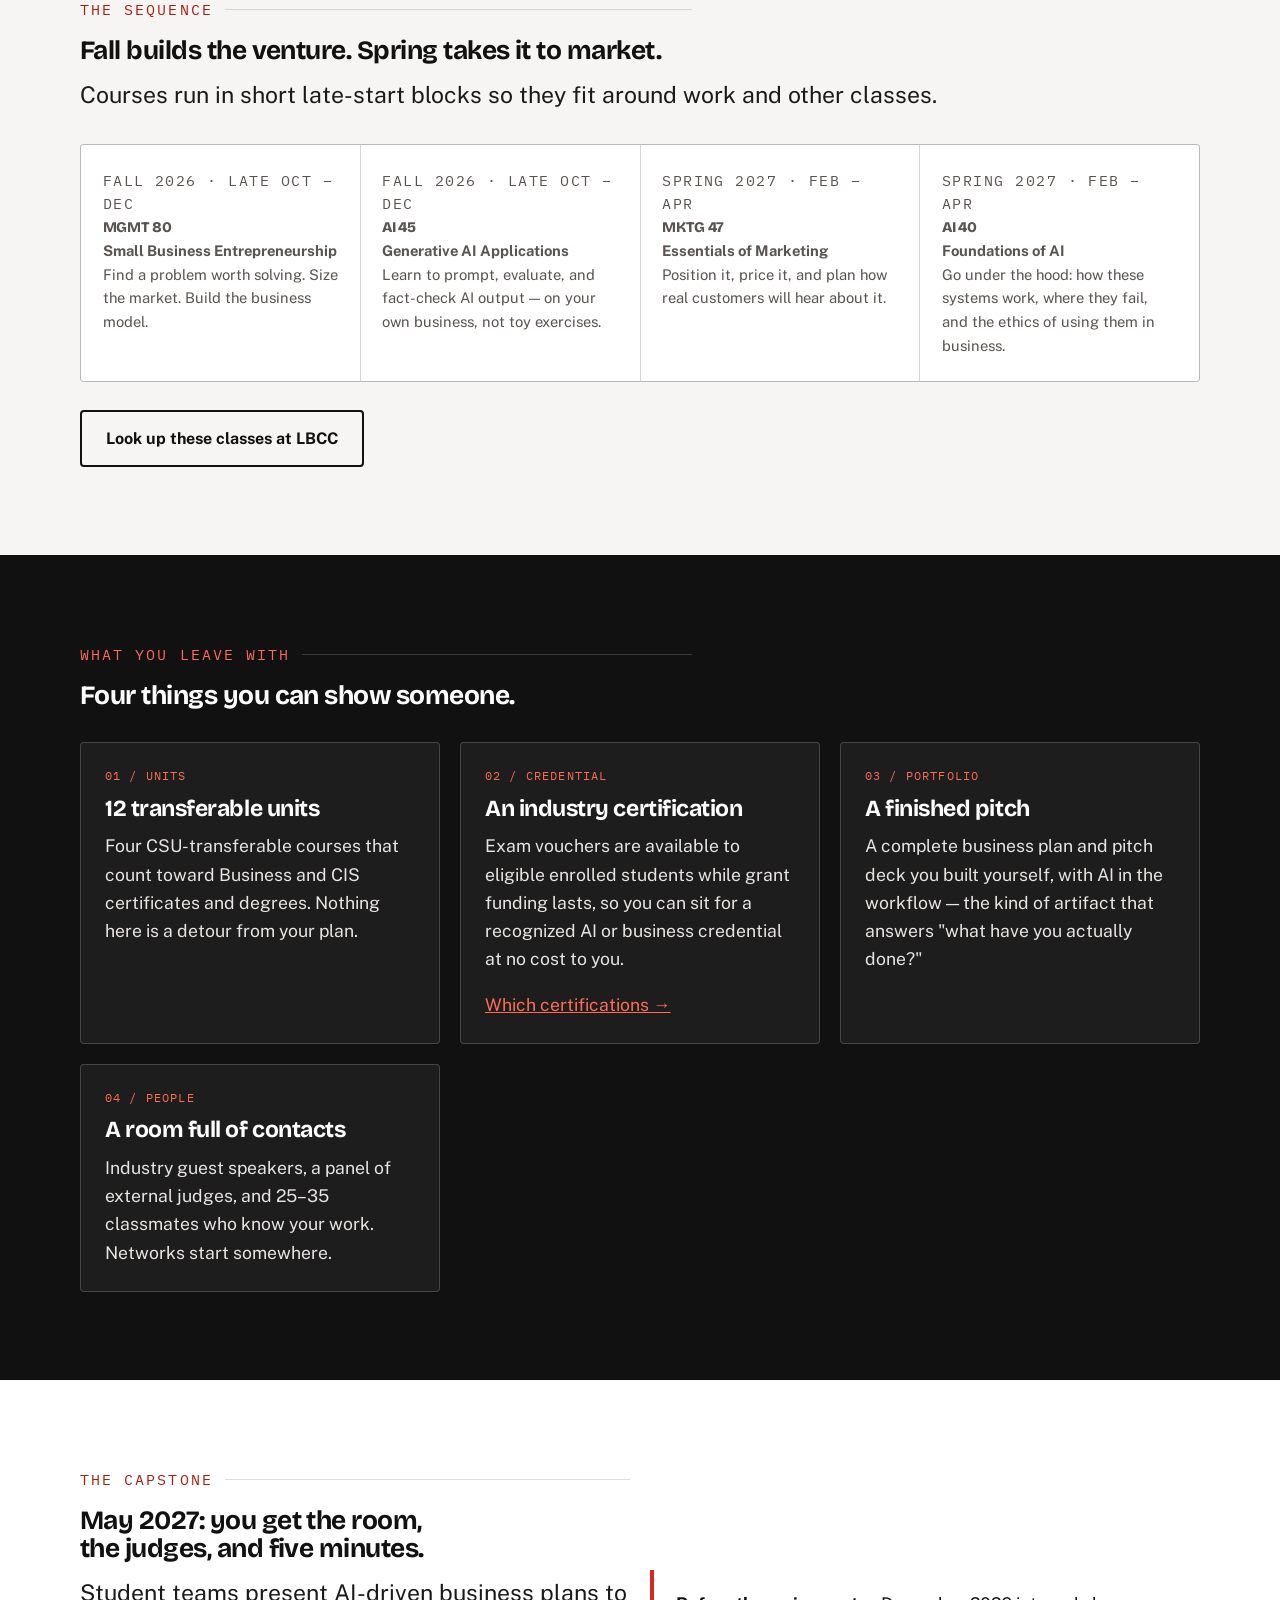
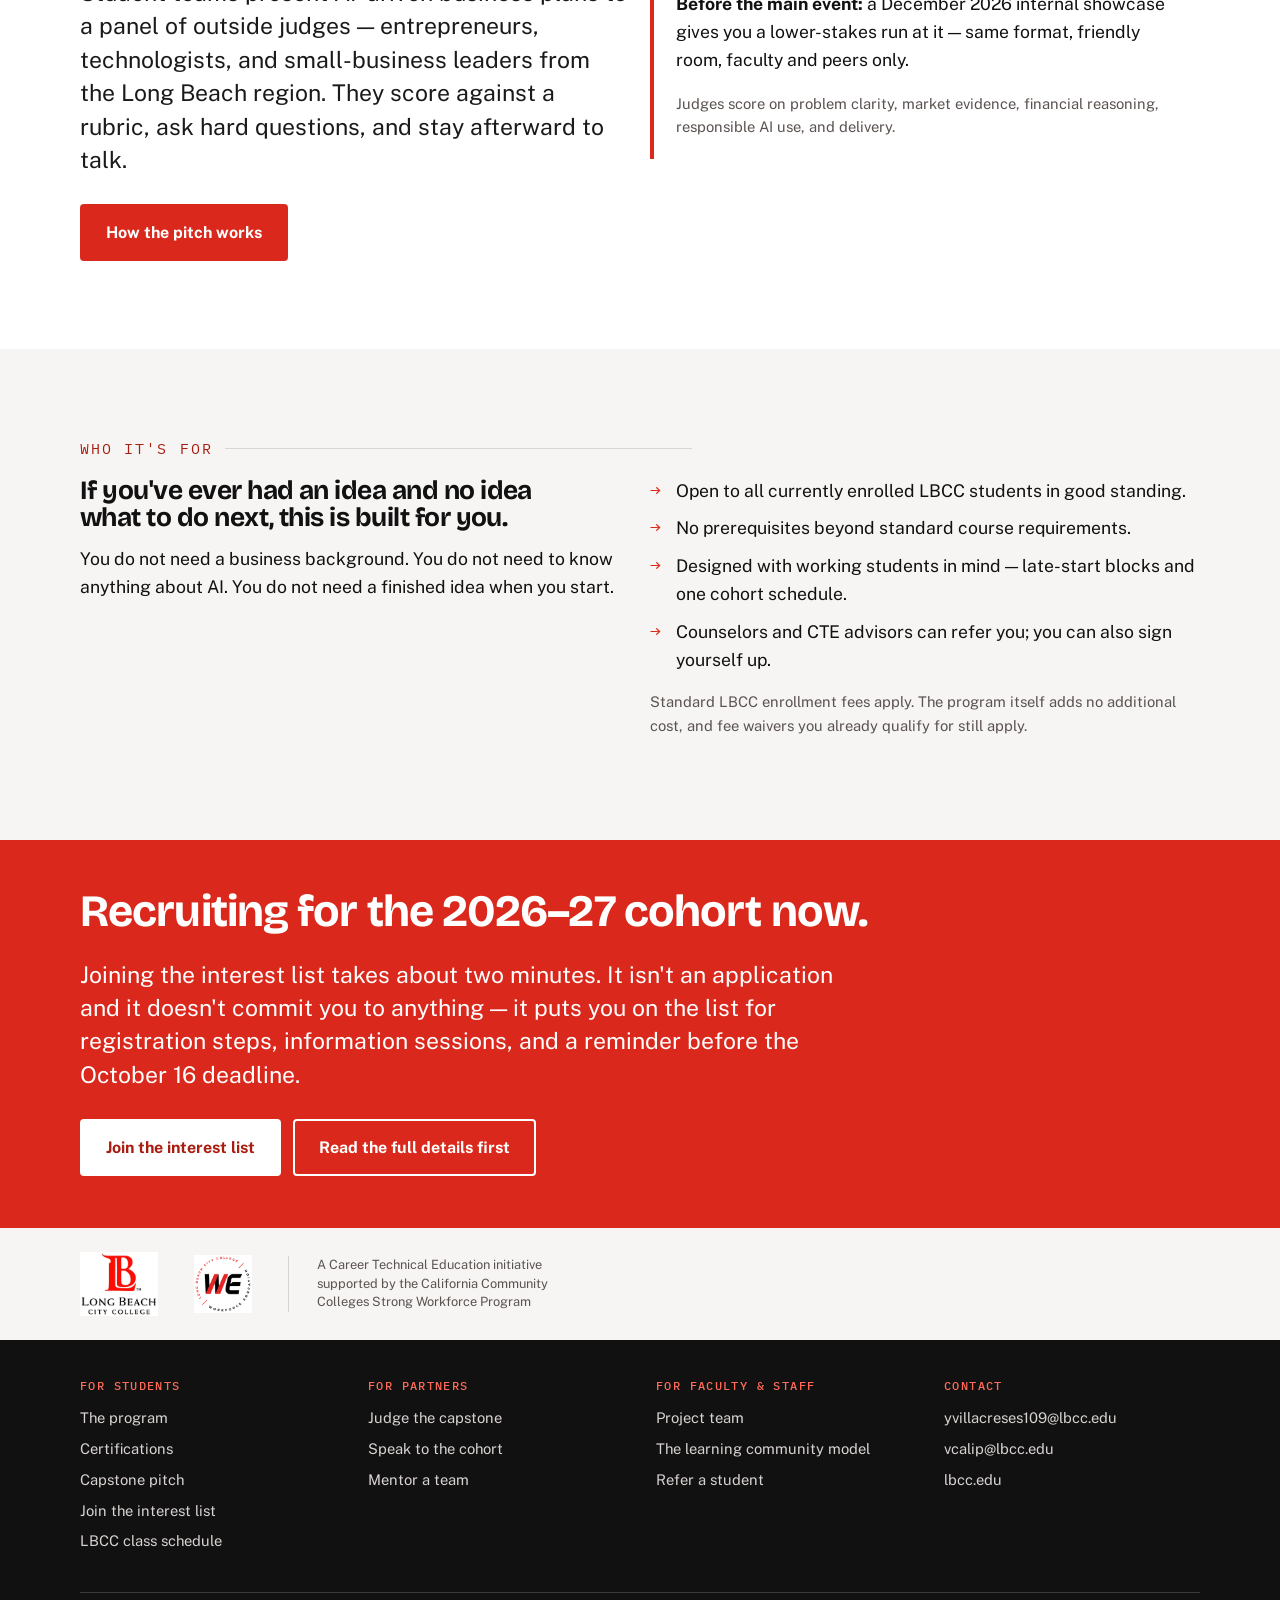
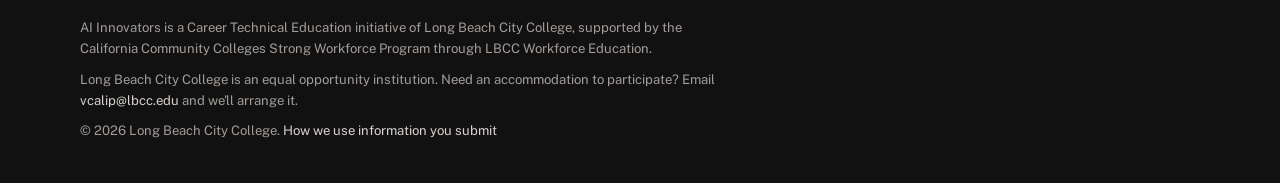
==== commit 2eb8897d: "Add files via upload" ====
--- a/index.html
+++ b/index.html
@@ -15,10 +15,10 @@
 
 <header class="site-header">
   <div class="wrap nav-bar">
-    <a class="brand" href="index.html">AI&nbsp;Innovators <span class="brand-mark">LBCC</span></a>
+    <a class="brand" href="./">AI&nbsp;Innovators <span class="brand-mark">LBCC</span></a>
     <button class="nav-toggle" type="button" aria-expanded="false" aria-controls="nav-list">Menu</button>
     <ul class="nav-list" id="nav-list">
-      <li><a href="index.html" aria-current="page">Home</a></li>
+      <li><a href="./" aria-current="page">Home</a></li>
       <li><a href="program.html">The program</a></li>
       <li><a href="certifications.html">Certifications</a></li>
       <li><a href="capstone.html">Capstone</a></li>
--- a/styles.css
+++ b/styles.css
@@ -266,8 +266,8 @@
 /* ---------- Deadline bar + countdown ---------- */
 .deadline-bar { background: var(--red); color: #fff; }
 .deadline-bar .wrap {
-  display: flex; flex-wrap: wrap; align-items: center; justify-content: space-between;
-  gap: 1rem 1.5rem; padding-block: 1rem;
+  display: flex; flex-wrap: wrap; align-items: center;
+  gap: 1rem 3rem; padding-block: 1rem;
 }
 .deadline-bar__label {
   font-family: var(--mono); font-size: 0.72rem; letter-spacing: 0.12em;
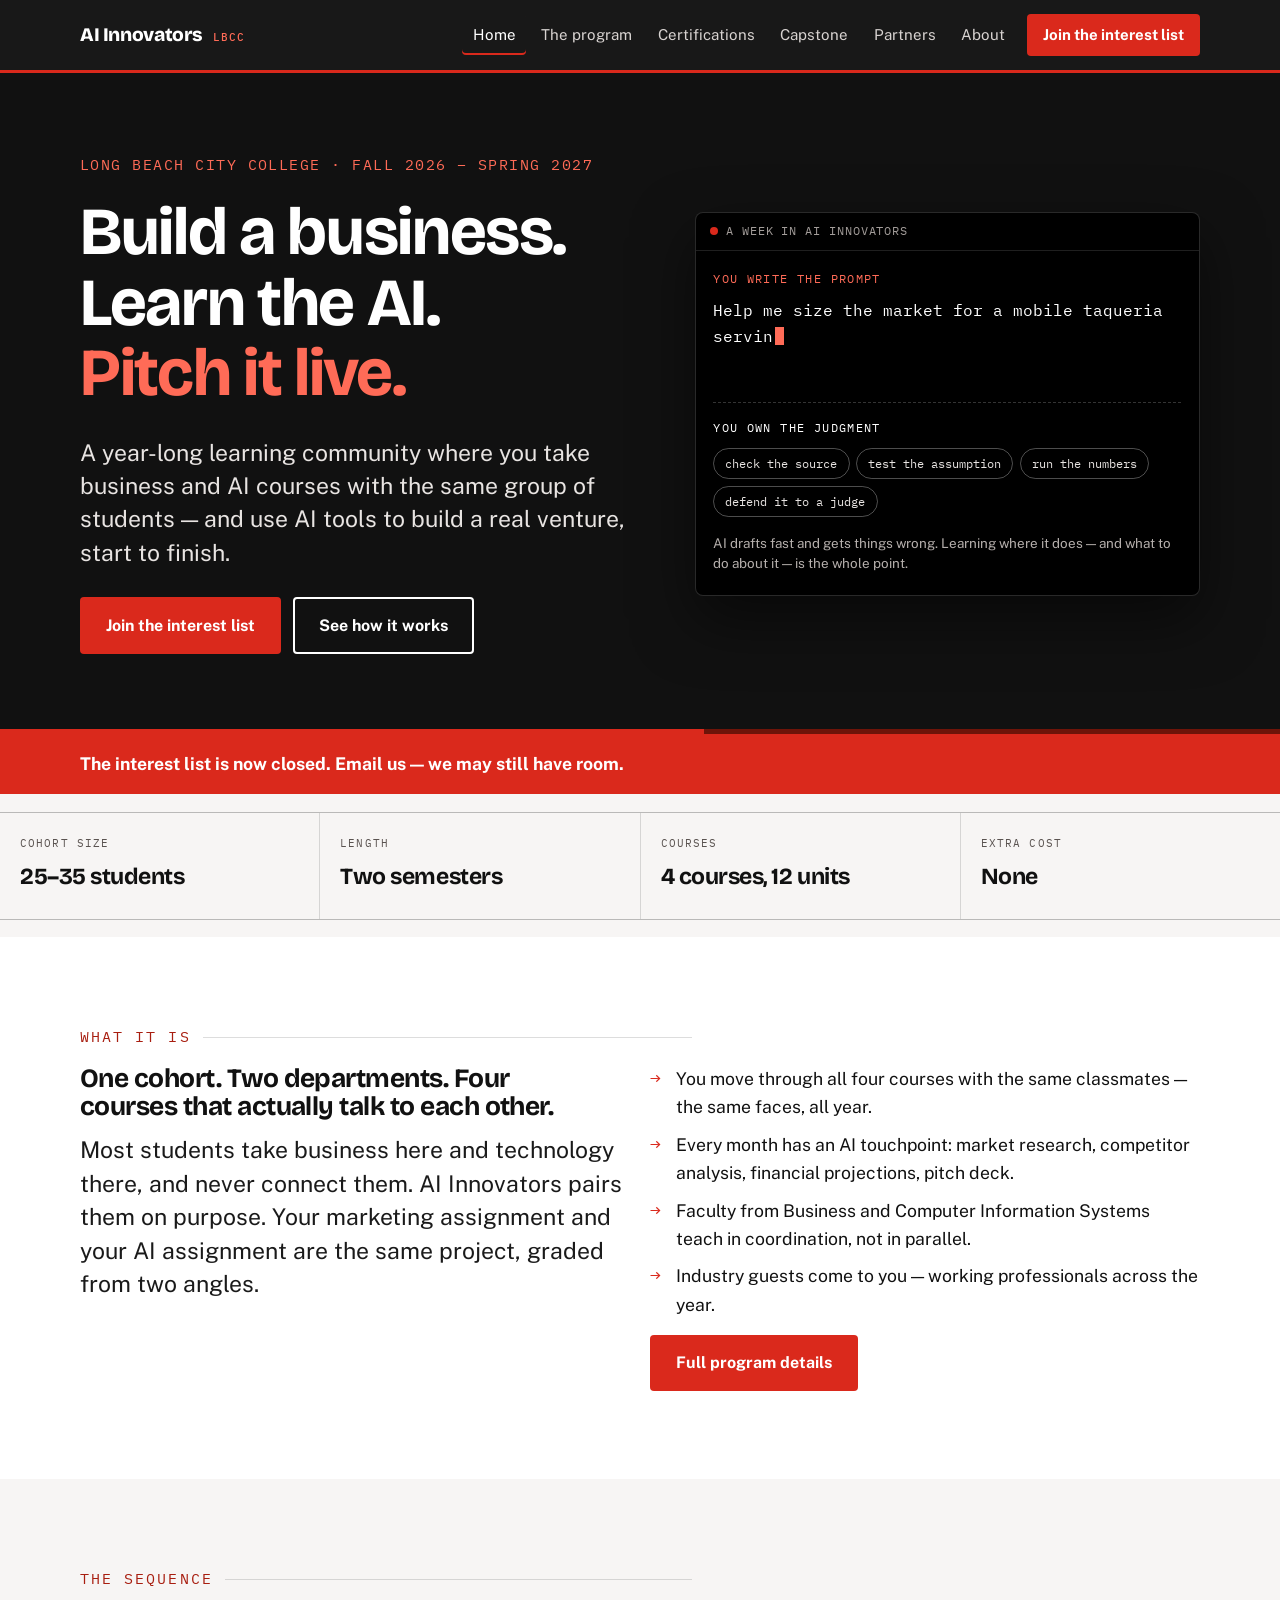
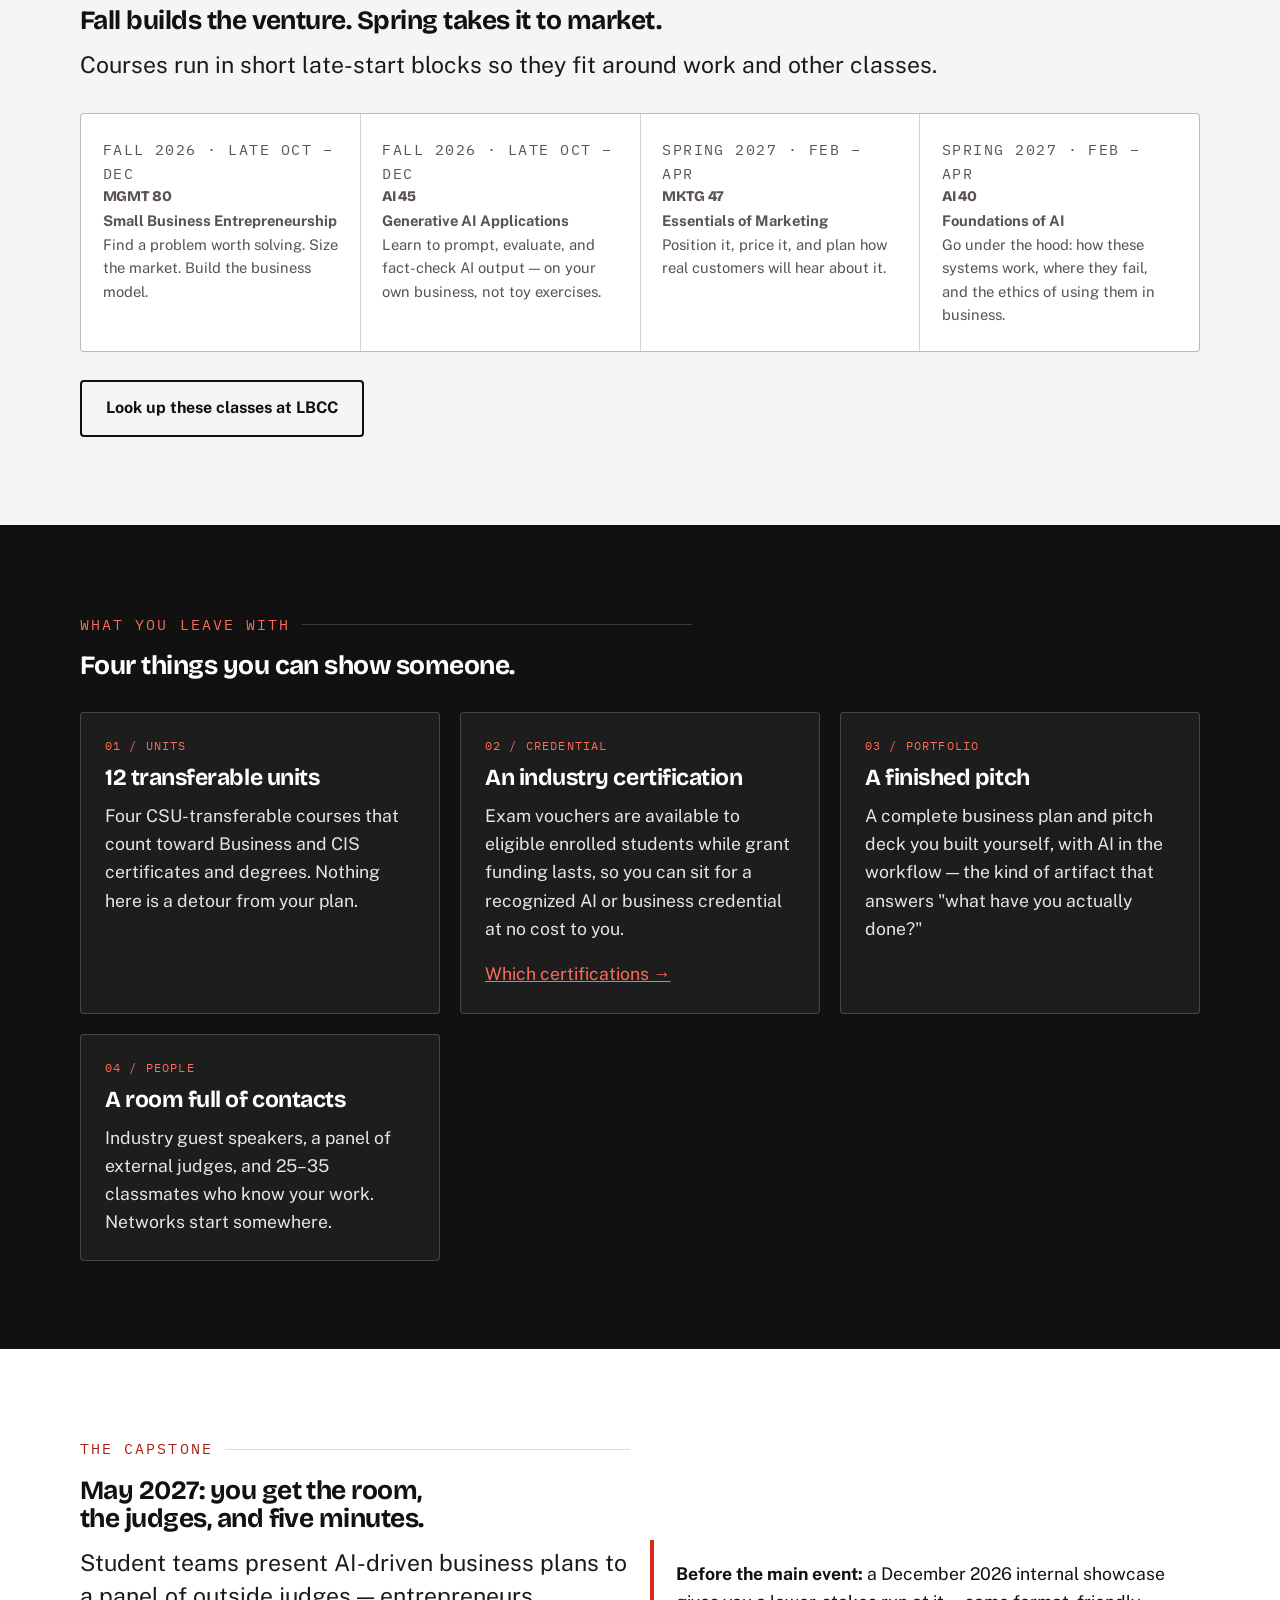
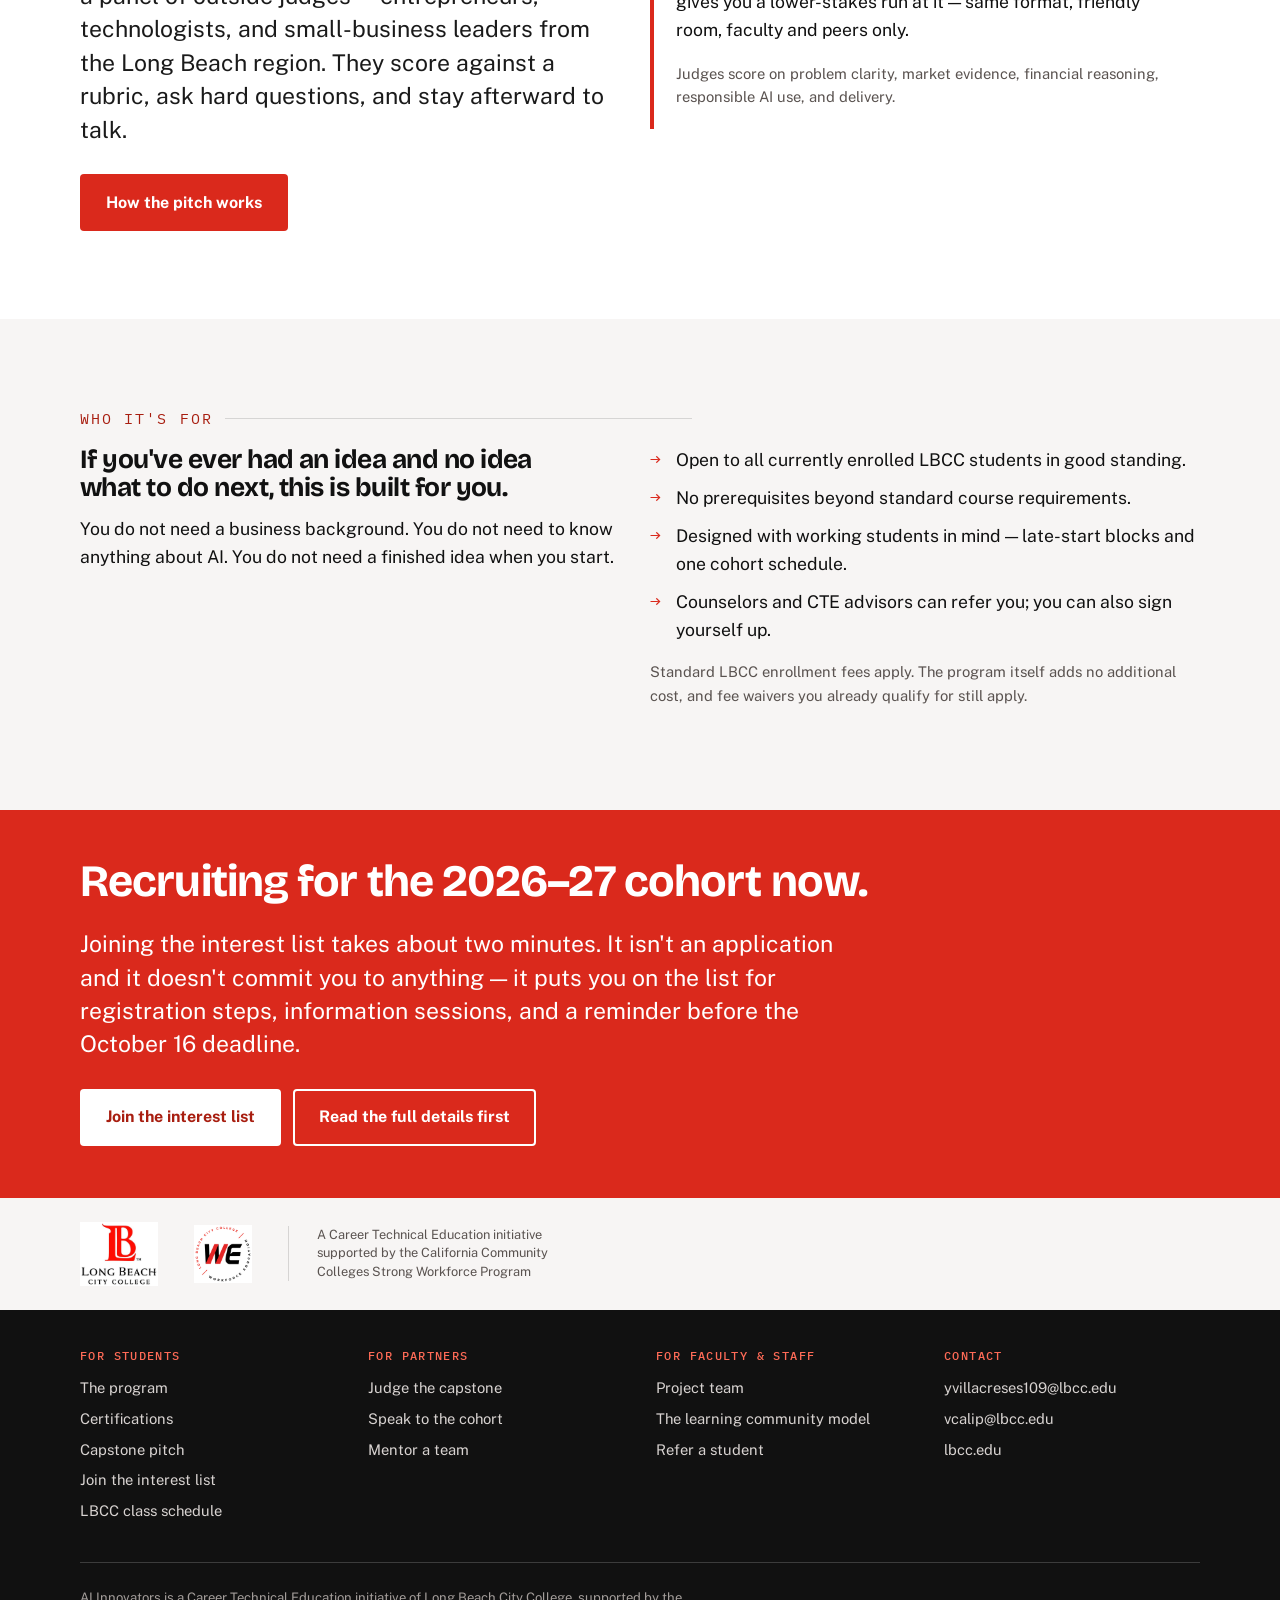
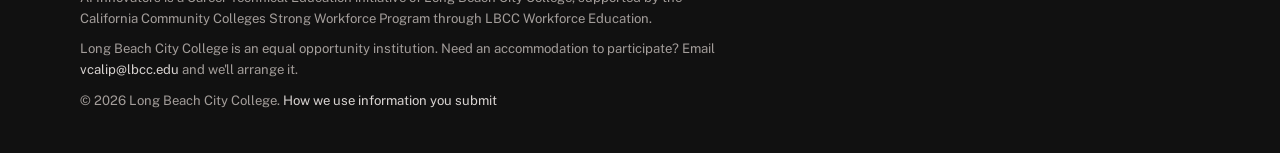
==== commit 99ca2dea: "Add files via upload" ====
--- a/index.html
+++ b/index.html
@@ -70,7 +70,7 @@
 
   <section class="deadline-bar">
     <div class="wrap">
-      <div>
+      <div id="deadline-open">
         <p class="deadline-bar__label">You have until</p>
         <p class="deadline-bar__date">Friday, October 16, 2026 &middot; 10:00 AM</p>
       </div>
--- a/styles.css
+++ b/styles.css
@@ -267,7 +267,7 @@
 .deadline-bar { background: var(--red); color: #fff; }
 .deadline-bar .wrap {
   display: flex; flex-wrap: wrap; align-items: center;
-  gap: 1rem 3rem; padding-block: 1rem;
+  justify-content: space-between; gap: 1rem 2.5rem; padding-block: 1rem;
 }
 .deadline-bar__label {
   font-family: var(--mono); font-size: 0.72rem; letter-spacing: 0.12em;
@@ -277,7 +277,13 @@
 .deadline-bar .btn--ghost { border-color: #fff; color: #fff; }
 .deadline-bar .btn--ghost:hover { background: rgba(255,255,255,0.18); }
 
-.countdown { display: flex; gap: 1.5rem; margin: 0; padding: 0; list-style: none; }
+.countdown {
+  display: flex; margin: 0; padding: 0; list-style: none;
+  flex: 1 1 320px;                 /* take the leftover width */
+  justify-content: space-evenly;   /* and share it between the four units */
+  max-width: 640px;                /* but don't sprawl on very wide screens */
+  gap: 1rem;
+}
 .countdown li { text-align: center; min-width: 44px; }
 .countdown b {
   display: block; font-family: var(--display); font-size: 1.75rem;
@@ -288,7 +294,7 @@
   letter-spacing: 0.12em; text-transform: uppercase; opacity: 0.9;
 }
 @media (max-width: 560px) {
-  .countdown { gap: 1.1rem; }
+  .countdown { flex-basis: 100%; justify-content: space-between; gap: 0.5rem; }
   .countdown b { font-size: 1.4rem; }
 }
 
